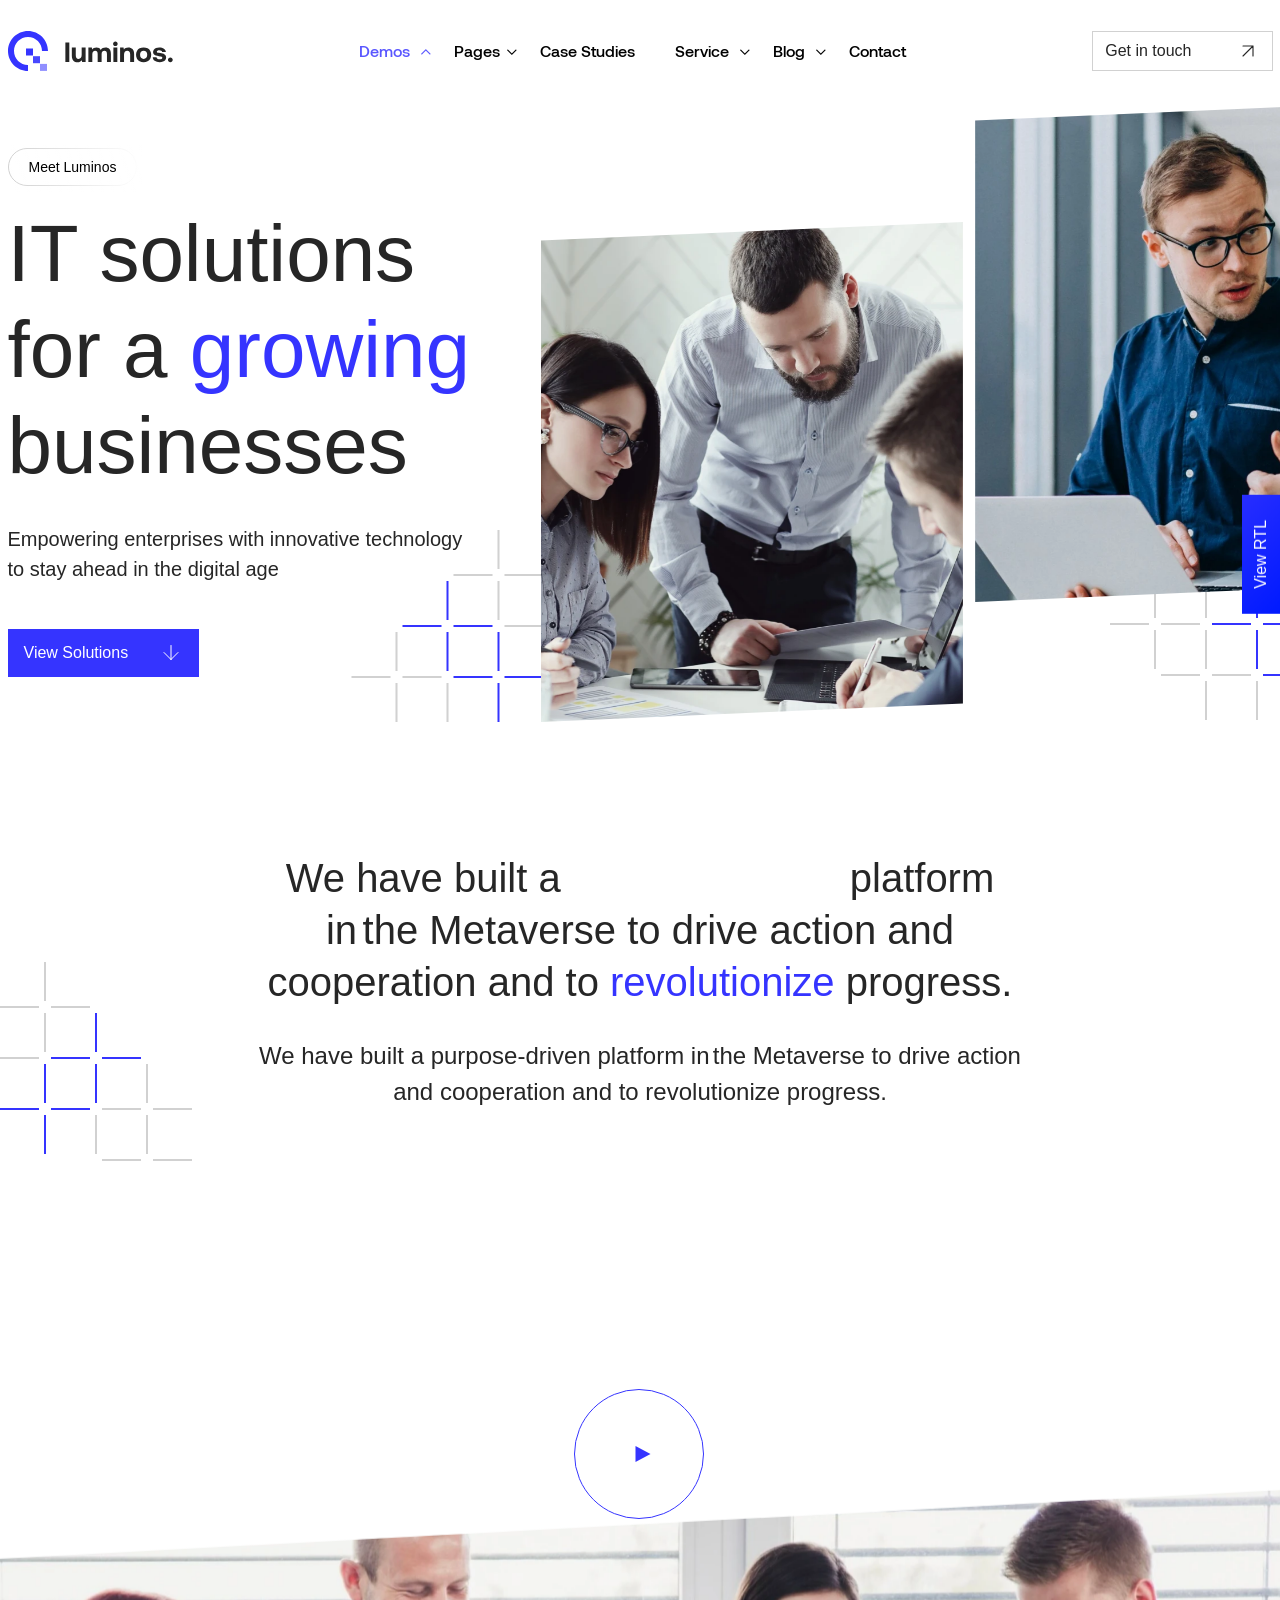
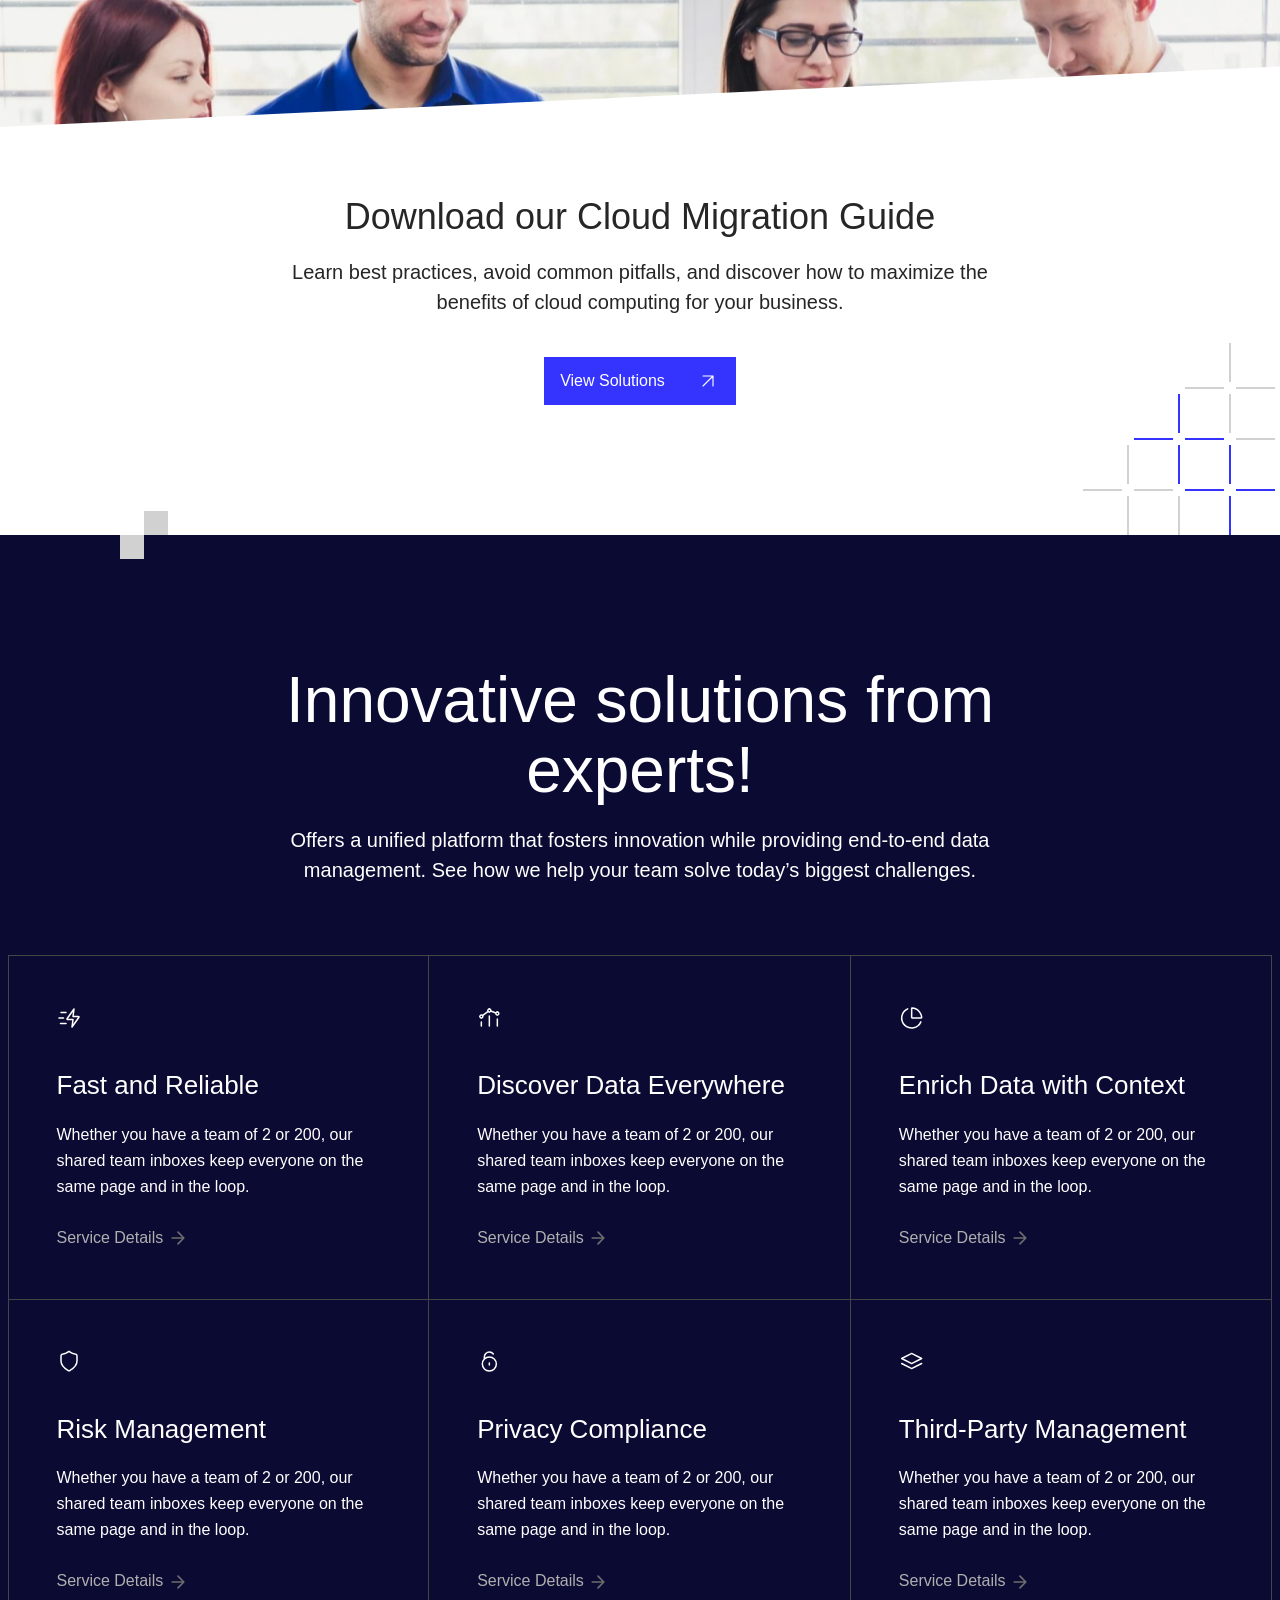
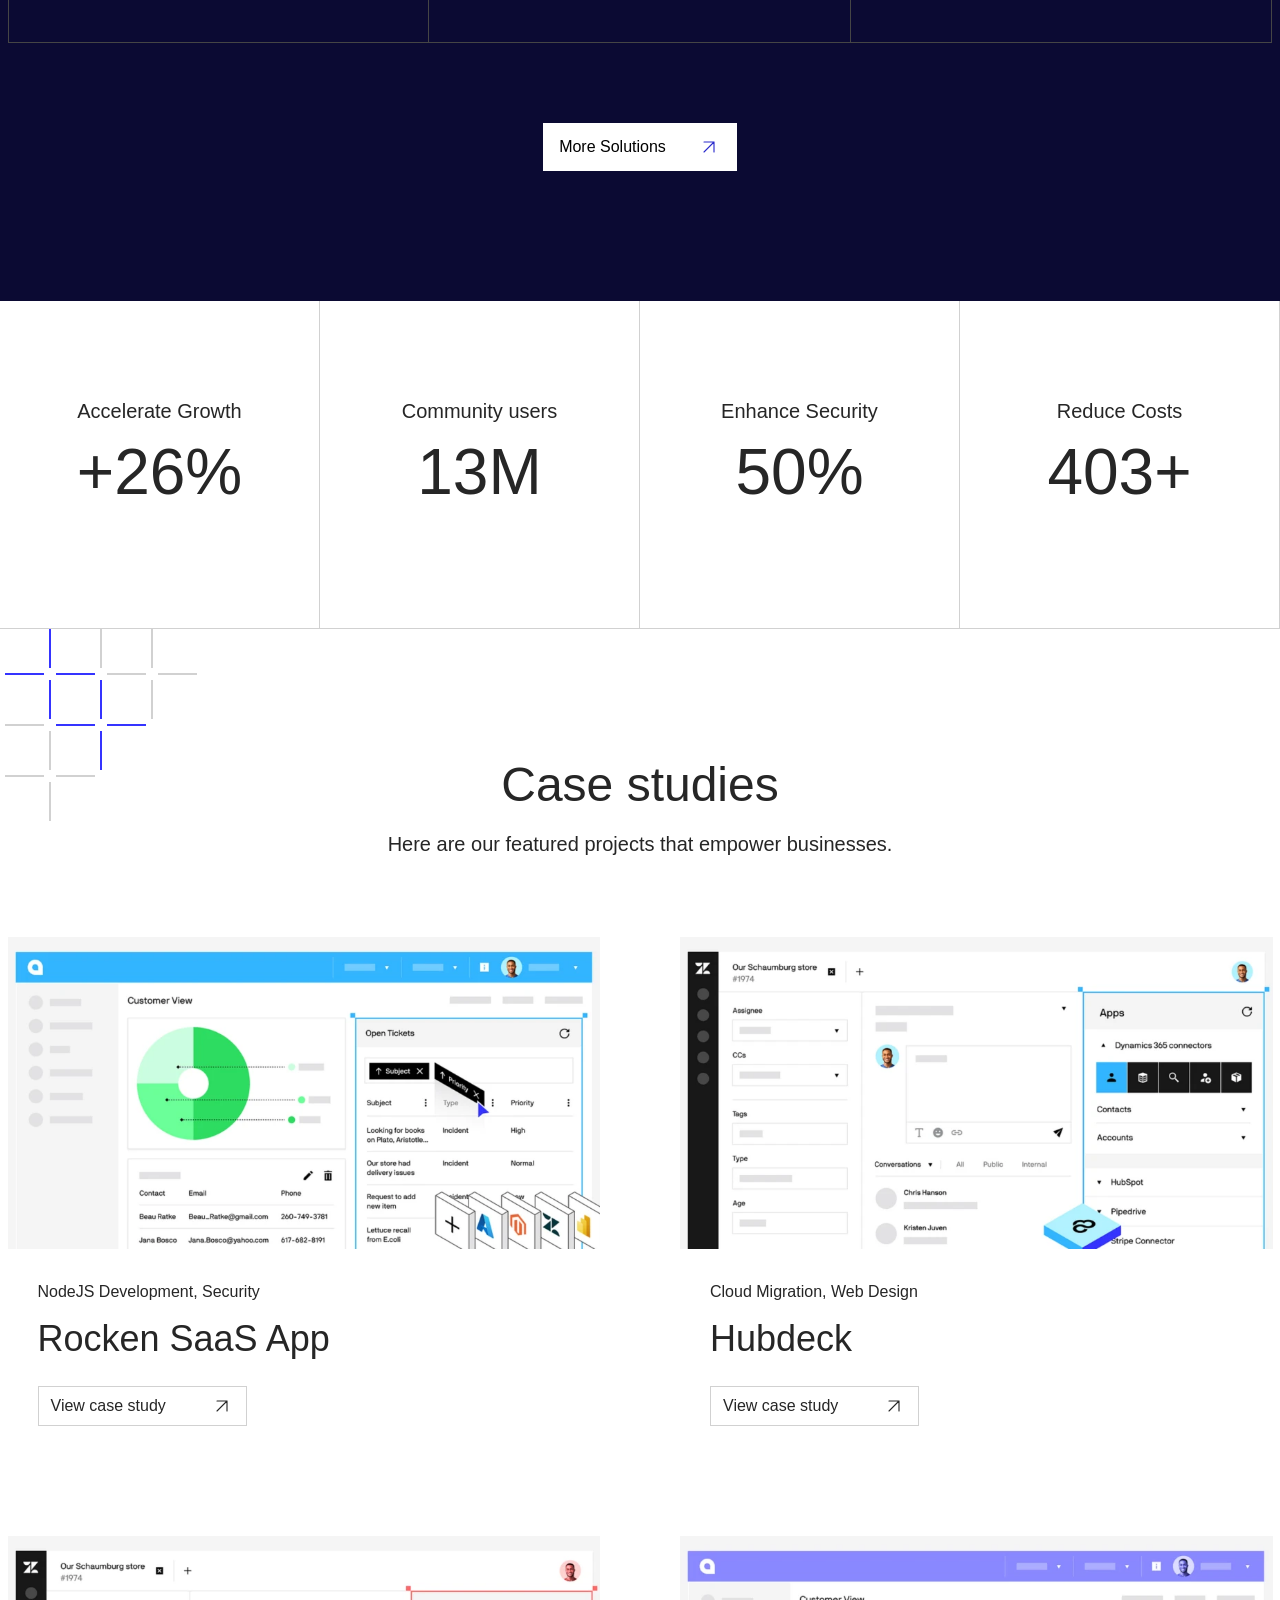
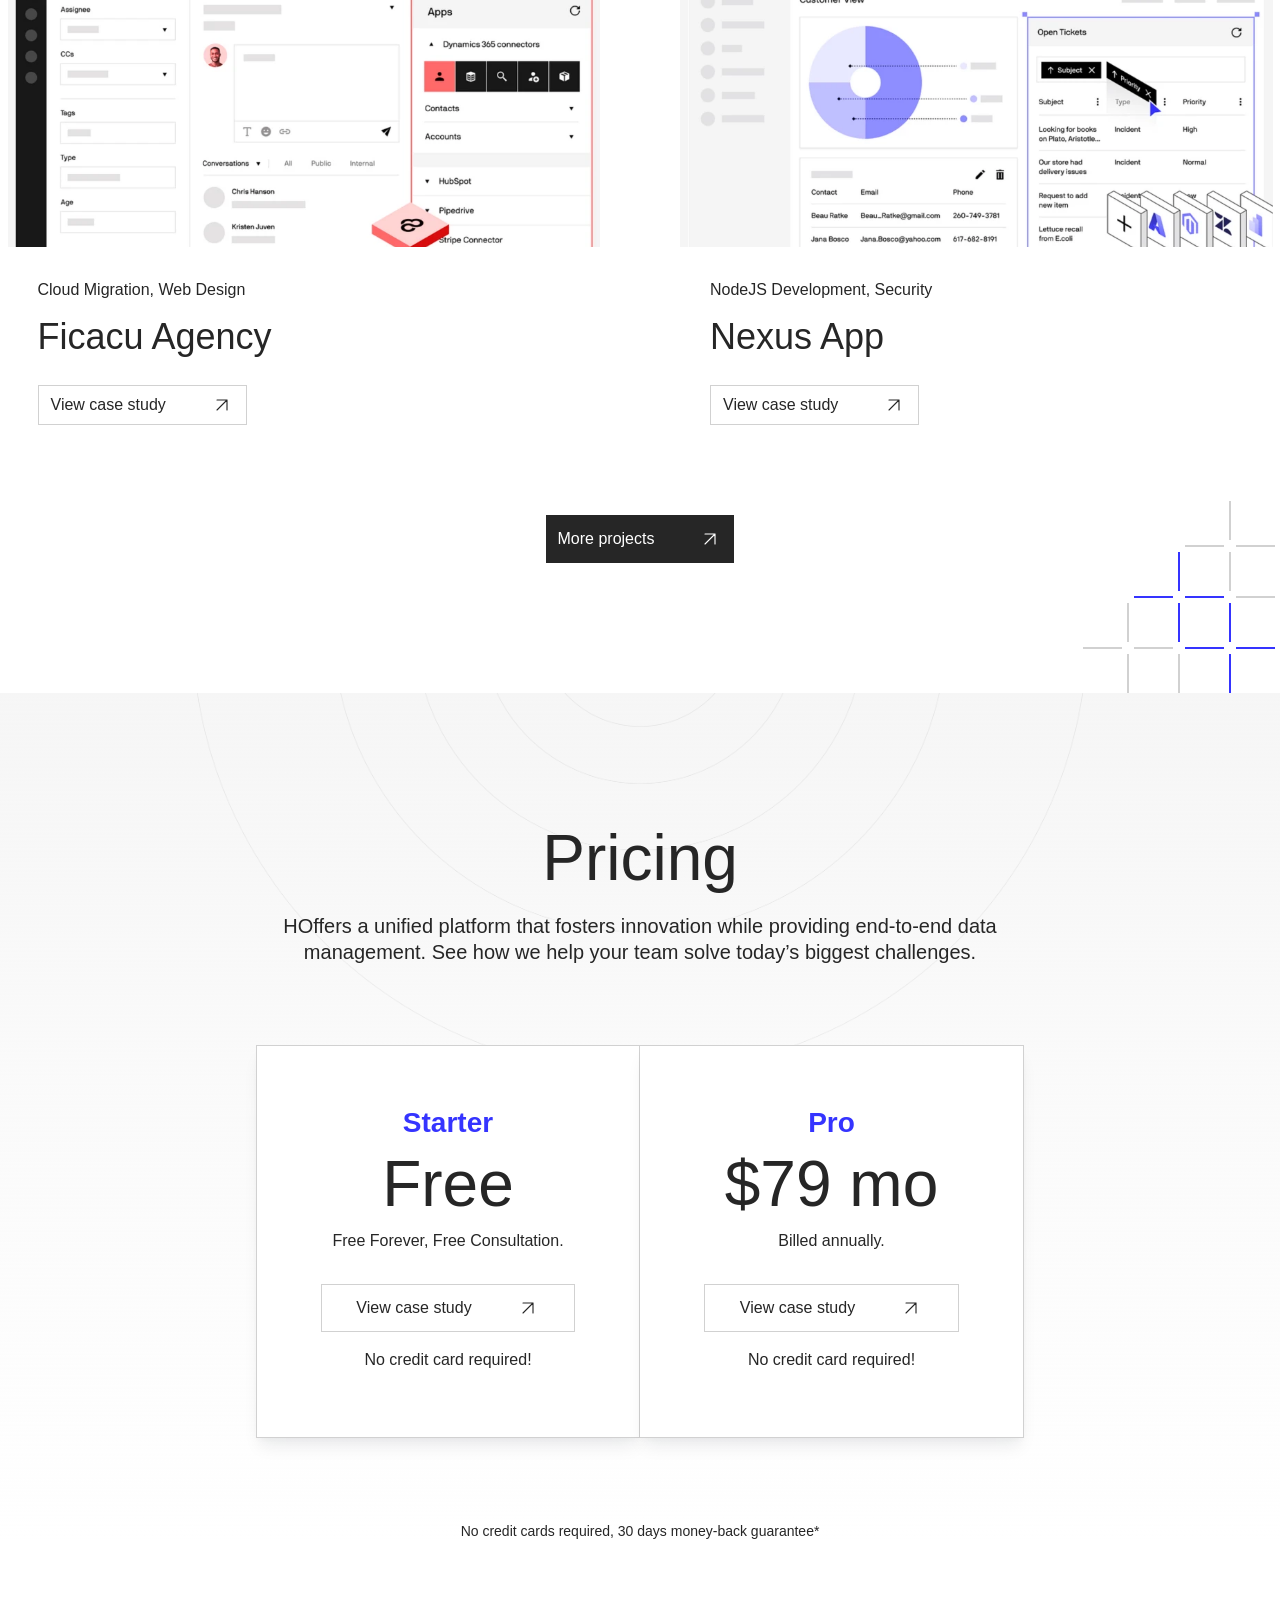
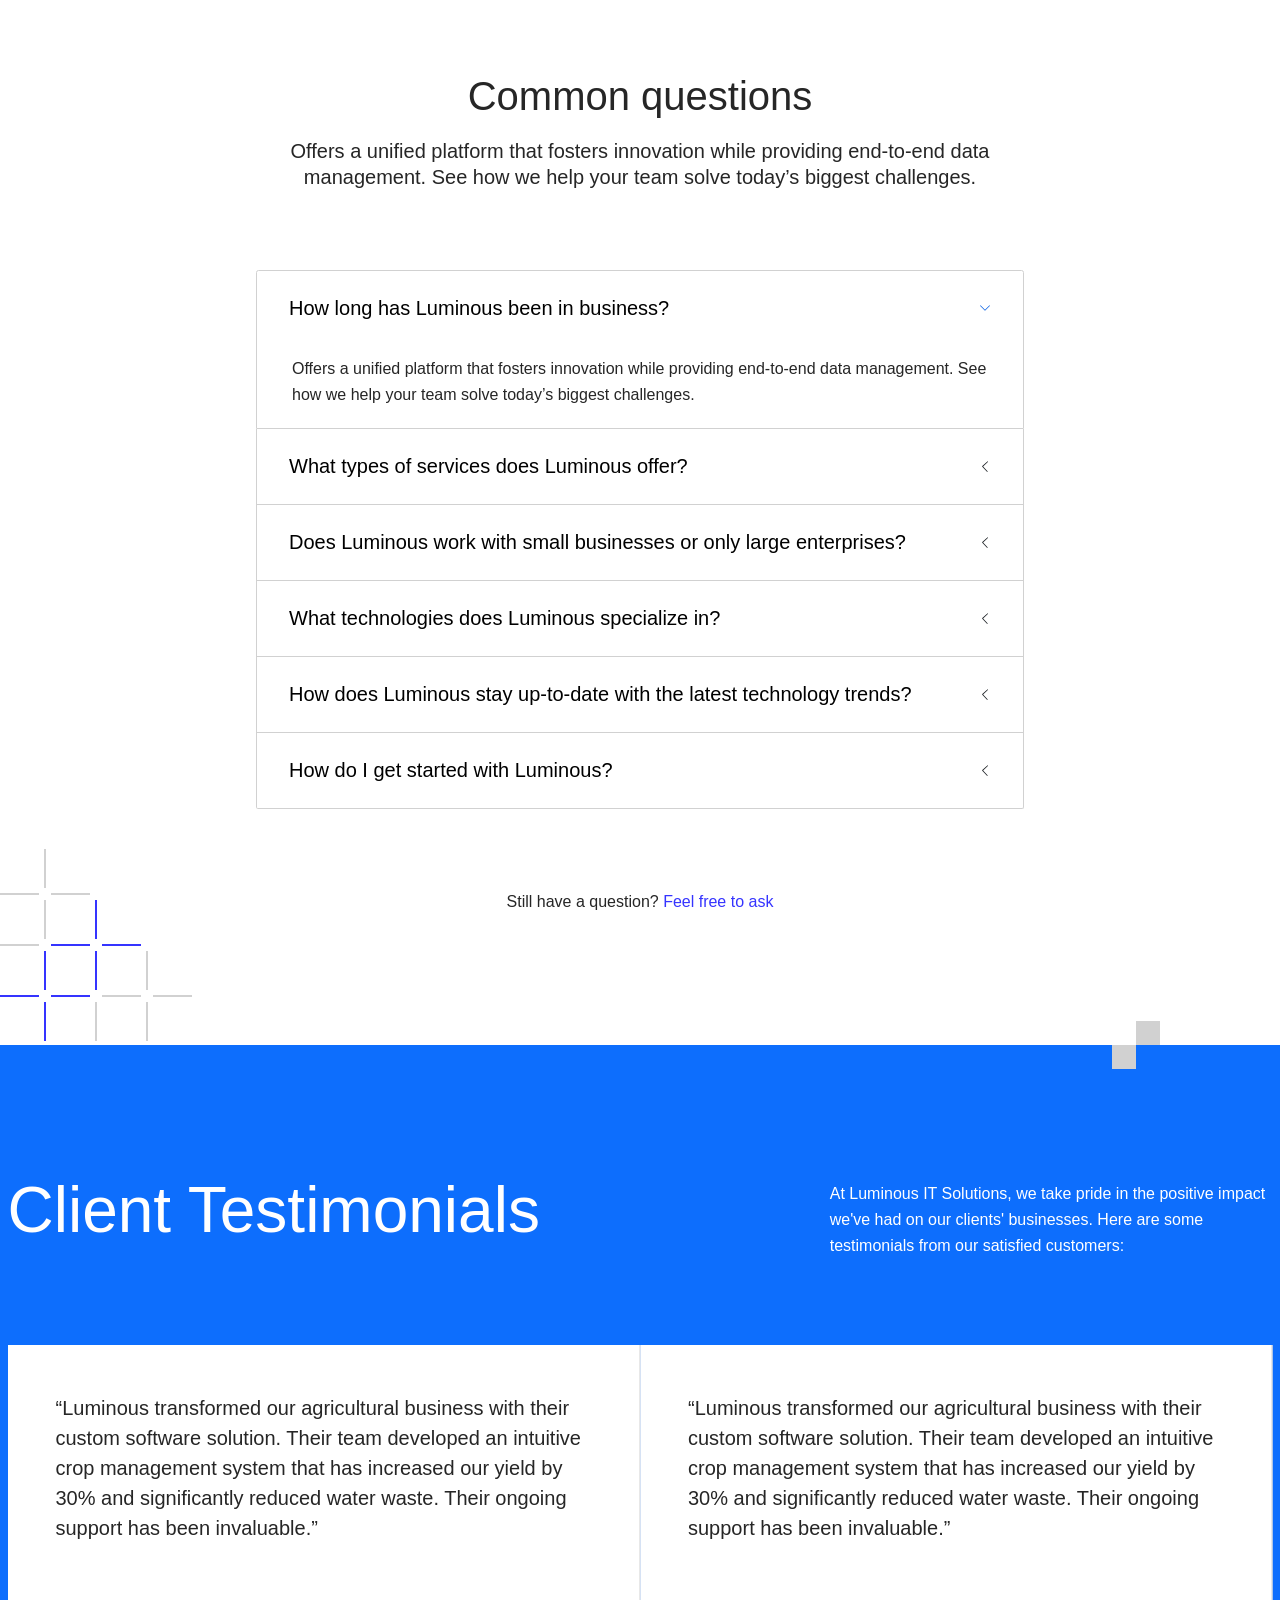
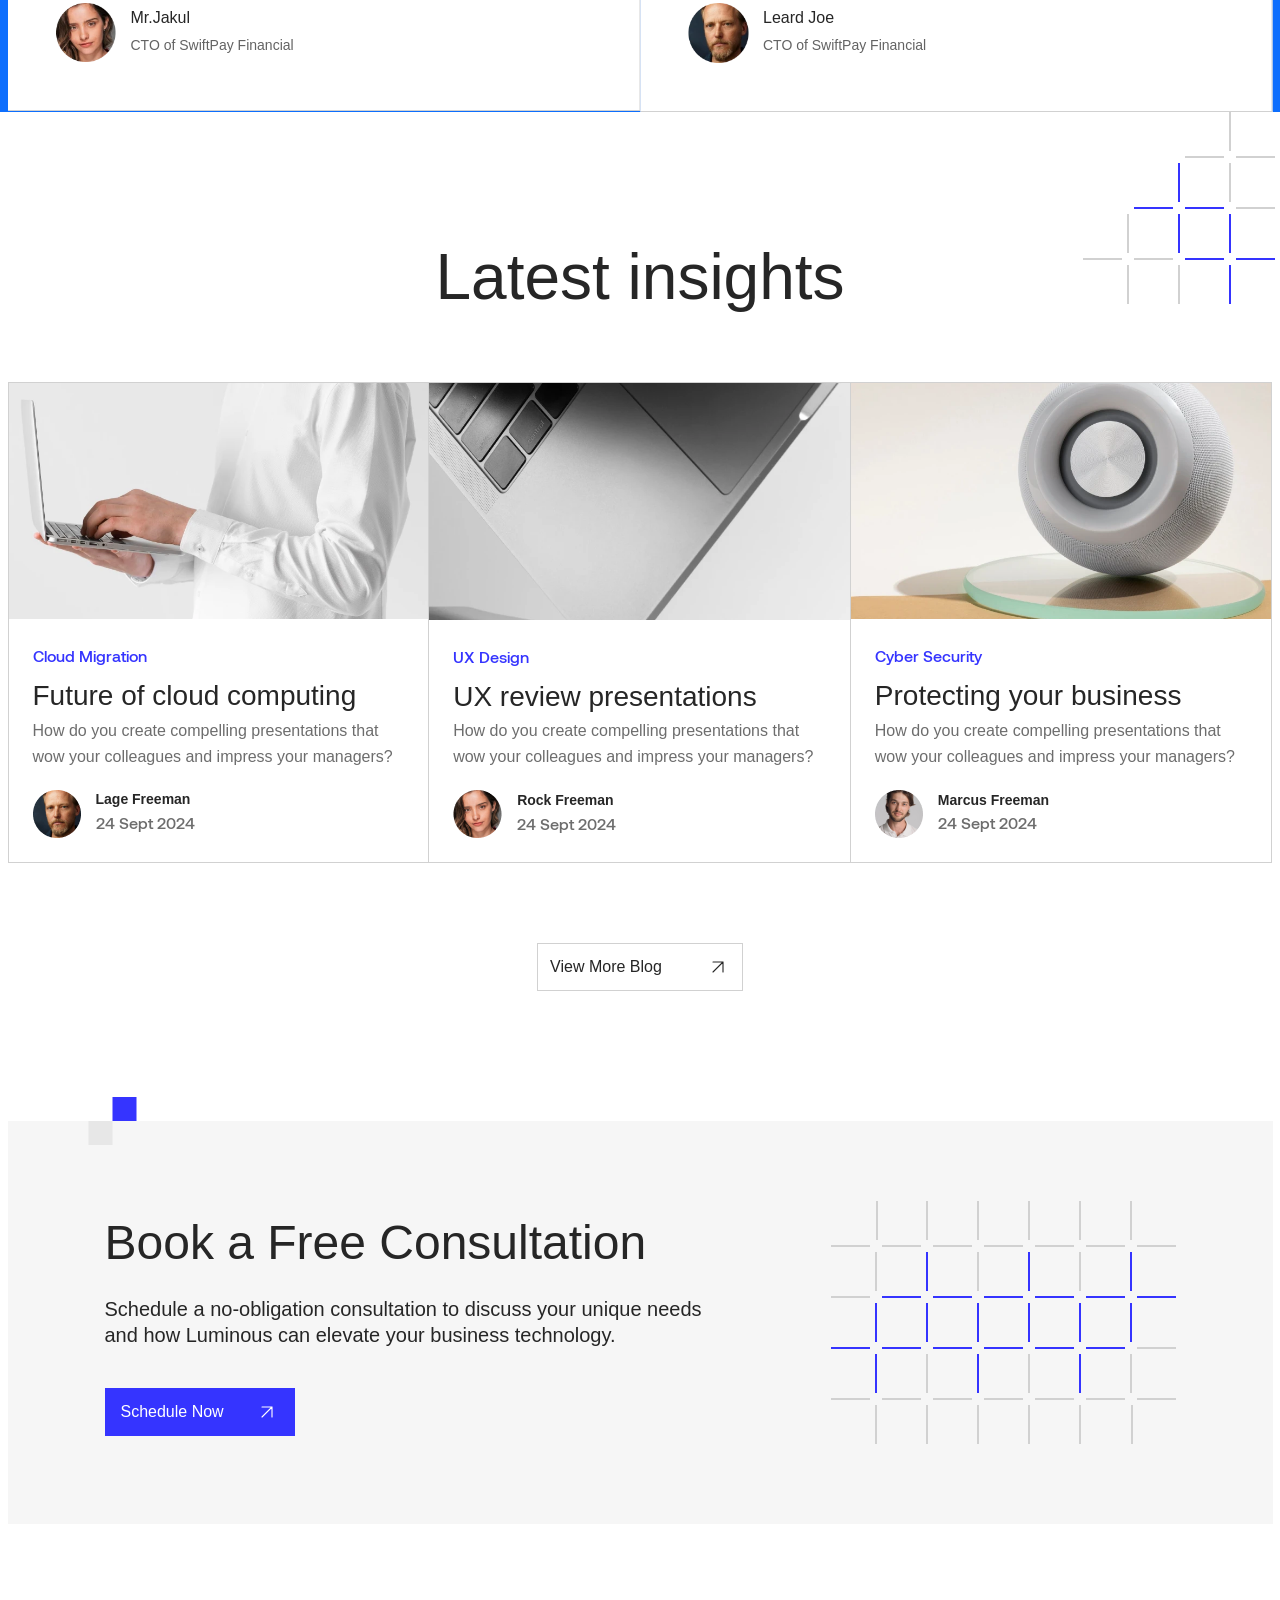
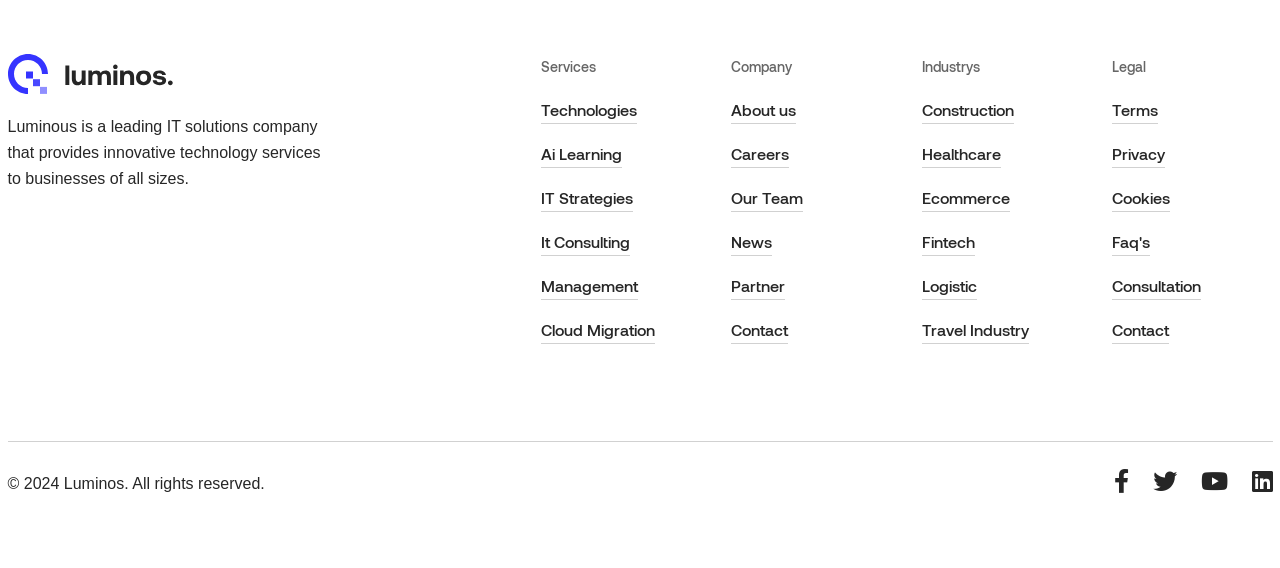
==== luminos-html/index.html @ bde6a6ec "first commit" ====
<!DOCTYPE html>
<html lang="en">

<head>
    <meta charset="UTF-8">
    <meta name="viewport" content="width=device-width, initial-scale=1.0">
    <meta name="description" content="Luminos - IT solutions for a growing businesses.">
    <link rel="shortcut icon" type="image/x-icon" href="assets/images/fav.png">
    <title>Luminos - IT solutions for a growing businesses</title>
    <link rel="stylesheet preload" href="assets/css/vendor/bootstrap.min.css" as="style" media="print"
        onload="this.media='all'">
    <link rel="stylesheet preload" href="assets/css/plugins/fontawesome.css" as="style" media="print"
        onload="this.media='all'">
    <link rel="stylesheet preload" href="assets/css/plugins/magnifying-popup.css" as="style" media="print"
        onload="this.media='all'">
    <link rel="stylesheet preload" href="assets/css/plugins/swiper.css" as="style" media="print"
        onload="this.media='all'">
    <link rel="stylesheet preload" href="assets/css/plugins/metismenu.css" as="style" media="print"
        onload="this.media='all'">
    <link rel="stylesheet preload" href="assets/css/style.css" as="style">
</head>

<body>

    <header class="header-style-one">
    <div class="container">
        <div class="row">
            <div class="col-lg-12">
                <div class="header-wrapper-1">
                    <a href="index.html" class="logo-area">
                        <img src="assets/images/logo/logo-1.svg" alt="logo">
                    </a>
                    <div class="nav-area">
    <nav>
        <ul>
            <li class="has-dropdown">
                <a class="nav-link" href="#">
                    Demos
                    <i class="fa-duotone fa-regular fa-chevron-down"></i>
                </a>
                <ul class="submenu parent-nav with-border">
                    <li><a href="index.html"><i class="fa-sharp fa-regular fa-chevron-right"></i>Home One</a></li>
                    <li><a href="index-two.html"><i class="fa-sharp fa-regular fa-chevron-right"></i> Home Two</a></li>
                    <li><a href="index-three.html"><i class="fa-sharp fa-regular fa-chevron-right"></i> Home Three</a>
                    </li>
                    <li><a href="index-four.html"><i class="fa-sharp fa-regular fa-chevron-right"></i> Home Four</a>
                    </li>
                    <li><a href="index-five.html"><i class="fa-sharp fa-regular fa-chevron-right"></i> Home Five</a>
                    </li>
                </ul>
            </li>
            <li class="has-dropdown position-static with-megamenu margin-single-0">
                <a class="nav-link" href="#">Pages<i class="fa-duotone fa-regular fa-chevron-down"></i></a>
                <div class="submenu">
                    <div class="container">
                        <div class="row">
                            <div class="col-lg-3">
                                <ul class="single-menu parent-nav">
                                    <li><a href="about.html"><i
                                                class="fa-sharp fa-regular fa-chevron-right"></i>About</a></li>
                                    <li><a href="service.html"><i
                                                class="fa-sharp fa-regular fa-chevron-right"></i>Services</a>
                                    </li>
                                    <li><a href="service-single.html"><i
                                                class="fa-sharp fa-regular fa-chevron-right"></i>Services
                                            Single</a></li>
                                    <li><a href="pricing.html"><i
                                                class="fa-sharp fa-regular fa-chevron-right"></i>Pricing Plan</a></li>
                                    <li><a href="case-studies.html"><i
                                                class="fa-sharp fa-regular fa-chevron-right"></i>Case
                                            Studies</a></li>
                                    <li><a href="privacy-policy.html"><i
                                                class="fa-sharp fa-regular fa-chevron-right"></i>Privacy
                                            Policy</a></li>
                                </ul>
                            </div>
                            <div class="col-lg-3">
                                <ul class="single-menu parent-nav">
                                    <li><a href="case-studies-single.html"><i
                                                class="fa-sharp fa-regular fa-chevron-right"></i>Case
                                            Studies Single</a></li>
                                    <li><a href="why-choose-us.html"><i
                                                class="fa-sharp fa-regular fa-chevron-right"></i>Why Choose
                                            Us</a></li>
                                    <li><a href="career.html"><i
                                                class="fa-sharp fa-regular fa-chevron-right"></i>Career</a></li>
                                    <li><a href="career-single.html"><i
                                                class="fa-sharp fa-regular fa-chevron-right"></i>Career
                                            Single</a></li>
                                    <li><a href="industry.html"><i
                                                class="fa-sharp fa-regular fa-chevron-right"></i>Industry</a>
                                    </li>
                                </ul>
                            </div>
                            <div class="col-lg-3">
                                <ul class="single-menu parent-nav">
                                    <li><a href="apply.html"><i
                                                class="fa-sharp fa-regular fa-chevron-right"></i>Apply</a></li>
                                    <li><a href="team.html"><i class="fa-sharp fa-regular fa-chevron-right"></i>Team</a>
                                    </li>
                                    <li><a href="team-single.html"><i
                                                class="fa-sharp fa-regular fa-chevron-right"></i>Team
                                            Single</a></li>
                                    <li><a href="faq.html"><i class="fa-sharp fa-regular fa-chevron-right"></i>Faq's</a>
                                    </li>
                                    <li><a href="coming-soon.html"><i
                                                class="fa-sharp fa-regular fa-chevron-right"></i>Coming
                                            Soon</a>
                                    </li>
                                </ul>
                            </div>
                            <div class="col-lg-3">
                                <ul class="single-menu parent-nav">
                                    <li><a href="partner.html"><i class="fa-sharp fa-regular fa-chevron-right"></i>Our
                                            Partner</a>
                                    </li>
                                    <li><a href="award.html"><i
                                                class="fa-sharp fa-regular fa-chevron-right"></i>Award</a></li>
                                    <li><a href="free-consultation.html"><i
                                                class="fa-sharp fa-regular fa-chevron-right"></i>Free
                                            Consultation</a></li>
                                    <li><a href="terms-of-use.html"><i
                                                class="fa-sharp fa-regular fa-chevron-right"></i>Terms Of
                                            Use</a></li>
                                    <li><a href="404.html"><i class="fa-sharp fa-regular fa-chevron-right"></i>Error</a>
                                    </li>
                                </ul>
                            </div>
                        </div>
                    </div>
                </div>
            </li>
            <li><a class="nav-link" href="case-studies.html">Case Studies</a></li>
            <li class="has-dropdown position-static with-megamenu">
                <a class="nav-link" href="service.html">Service <i
                        class="fa-duotone fa-regular fa-chevron-down"></i></a>
                <div class="submenu">
                    <div class="container">
                        <div class="row">
                            <div class="col-lg-3">
                                <ul class="single-menu parent-nav">
                                    <li>
                                        <a class="single-service-area-wrapper" href="service-single.html">
                                            <div class="icon">
                                                <img src="assets/images/service/icons/22.svg" alt="service">
                                            </div>
                                            <div class="info">
                                                <h4 class="title">Cloud Migration</h4>
                                                <p>Moving data to cloud infrastructure.</p>
                                            </div>
                                        </a>
                                    </li>
                                    <li>
                                        <a class="single-service-area-wrapper" href="it-strategies.html">
                                            <div class="icon">
                                                <img src="assets/images/service/icons/23.svg" alt="service">
                                            </div>
                                            <div class="info">
                                                <h4 class="title">IT Strategies</h4>
                                                <p>Alignment, Innovation Scalability.</p>
                                            </div>
                                        </a>
                                    </li>
                                    <li>
                                        <a class="single-service-area-wrapper" href="cyber-security-service.html">
                                            <div class="icon">
                                                <img src="assets/images/service/icons/24.svg" alt="service">
                                            </div>
                                            <div class="info">
                                                <h4 class="title">Cyber Security</h4>
                                                <p>Protecting data software and networks.</p>
                                            </div>
                                        </a>
                                    </li>
                                </ul>
                            </div>
                            <div class="col-lg-3">
                                <ul class="single-menu parent-nav">
                                    <li>
                                        <a class="single-service-area-wrapper" href="technologies-service.html">
                                            <div class="icon">
                                                <img src="assets/images/service/icons/25.svg" alt="service">
                                            </div>
                                            <div class="info">
                                                <h4 class="title">Technologies</h4>
                                                <p>Empowering, innovative, transformative.</p>
                                            </div>
                                        </a>
                                    </li>
                                    <li>
                                        <a class="single-service-area-wrapper" href="it-consulting-service.html">
                                            <div class="icon">
                                                <img src="assets/images/service/icons/26.svg" alt="service">
                                            </div>
                                            <div class="info">
                                                <h4 class="title">IT Consulting Service</h4>
                                                <p>Expertise-driven technology problem-solving.</p>
                                            </div>
                                        </a>
                                    </li>
                                    <li>
                                        <a class="single-service-area-wrapper" href="development-service.html">
                                            <div class="icon">
                                                <img src="assets/images/service/icons/27.svg" alt="service">
                                            </div>
                                            <div class="info">
                                                <h4 class="title">Development</h4>
                                                <p>Creating innovative solutions through technology.</p>
                                            </div>
                                        </a>
                                    </li>
                                </ul>
                            </div>
                            <div class="col-lg-3">
                                <ul class="single-menu parent-nav">
                                    <li>
                                        <a class="single-service-area-wrapper" href="ai-learning-service.html">
                                            <div class="icon">
                                                <img src="assets/images/service/icons/28.svg" alt="service">
                                            </div>
                                            <div class="info">
                                                <h4 class="title">AI Learning</h4>
                                                <p>Empowering machines to mimic intelligence.</p>
                                            </div>
                                        </a>
                                    </li>
                                    <li>
                                        <a class="single-service-area-wrapper" href="management-service.html">
                                            <div class="icon">
                                                <img src="assets/images/service/icons/29.svg" alt="service">
                                            </div>
                                            <div class="info">
                                                <h4 class="title">Management</h4>
                                                <p>Organizing resources to achieve goals</p>
                                            </div>
                                        </a>
                                    </li>
                                    <li>
                                        <a class="single-service-area-wrapper" href="it-innovations.html">
                                            <div class="icon">
                                                <img src="assets/images/service/icons/30.svg" alt="service">
                                            </div>
                                            <div class="info">
                                                <h4 class="title">IT Innovations</h4>
                                                <p>Transforming ideas into digital solutions.</p>
                                            </div>
                                        </a>
                                    </li>
                                </ul>
                            </div>
                            <div class="col-lg-3">
                                <ul class="single-menu parent-nav industry-signle-menu">
                                    <li class="parent-top-industry">
                                        <p>Industries</p>
                                    </li>
                                    <li>
                                        <a class="industries" href="construction-industry.html">
                                            <img class="injectable" src="assets/images/icons/arrow-right.svg"
                                                alt="arrow">
                                            Constructions
                                        </a>
                                    </li>
                                    <li>
                                        <a class="industries" href="healthcare-industry.html">
                                            <img class="injectable" src="assets/images/icons/arrow-right.svg"
                                                alt="arrow">
                                            HealthCare
                                        </a>
                                    </li>
                                    <li>
                                        <a class="industries" href="ecommerce-industry.html">
                                            <img class="injectable" src="assets/images/icons/arrow-right.svg"
                                                alt="arrow">
                                            Retail & E-Commerce
                                        </a>
                                    </li>
                                    <li>
                                        <a class="industries" href="fintech-industry.html">
                                            <img class="injectable" src="assets/images/icons/arrow-right.svg"
                                                alt="arrow">
                                            Fintech
                                        </a>
                                    </li>
                                    <li>
                                        <a class="industries" href="logistic-industry.html">
                                            <img class="injectable" src="assets/images/icons/arrow-right.svg"
                                                alt="arrow">
                                            Logistics & Automotive
                                        </a>
                                    </li>
                                    <li>
                                        <a class="industries" href="travel-industry.html">
                                            <img class="injectable" src="assets/images/icons/arrow-right.svg"
                                                alt="arrow">
                                            Travel & Hospitality
                                        </a>
                                    </li>
                                </ul>
                            </div>
                        </div>
                    </div>
                </div>
            </li>

            <li class="has-dropdown ">
                <a class="nav-link" href="#">Blog <i class="fa-duotone fa-regular fa-chevron-down"></i></a>
                <ul class="submenu parent-nav with-border">
                    <li><a href="blog-list.html"><i class="fa-sharp fa-regular fa-chevron-right"></i>Blog List</a></li>
                    <li><a href="blog-grid.html"><i class="fa-sharp fa-regular fa-chevron-right"></i>Blog Grid</a>
                    </li>
                    <li><a href="blog-grid-two.html"><i class="fa-sharp fa-regular fa-chevron-right"></i>Blog Grid
                            Two</a>
                    </li>
                    <li><a href="blog-grid-four.html"><i class="fa-sharp fa-regular fa-chevron-right"></i>Blog Grid
                            Three</a>
                    </li>
                    <li><a href="blog-masonry.html"><i class="fa-sharp fa-regular fa-chevron-right"></i>Blog Masonry</a>
                    </li>
                    <li><a href="blog-details.html"><i class="fa-sharp fa-regular fa-chevron-right"></i>Blog Details</a>
                    </li>
                </ul>
            </li>
            <li><a class="nav-link" href="contact.html">Contact</a></li>
        </ul>
    </nav>
</div>
                    <div class="button-area-right-header">
                        <a href="contact.html" class="rts-btn btn-border">
                            Get in touch
                            <img class="injectable" src="assets/images/service/icons/13.svg" alt="arrow">
                        </a>
                        <div class="menu-btn-toggle">
                            <svg width="20" height="16" viewBox="0 0 20 16" fill="none"
                                xmlns="http://www.w3.org/2000/svg">
                                <rect y="14" width="20" height="2" fill="#1F1F25"></rect>
                                <rect y="7" width="20" height="2" fill="#1F1F25"></rect>
                                <rect width="20" height="2" fill="#1F1F25"></rect>
                            </svg>
                        </div>
                    </div>
                </div>
            </div>
        </div>
    </div>
</header>
<header class="header-style-one header--sticky">
    <div class="container">
        <div class="row">
            <div class="col-lg-12">
                <div class="header-wrapper-1">
                    <a href="index.html" class="logo-area">
                        <img src="assets/images/logo/logo-1.svg" alt="logo">
                    </a>
                    <div class="nav-area">
    <nav>
        <ul>
            <li class="has-dropdown">
                <a class="nav-link" href="#">
                    Demos
                    <i class="fa-duotone fa-regular fa-chevron-down"></i>
                </a>
                <ul class="submenu parent-nav with-border">
                    <li><a href="index.html"><i class="fa-sharp fa-regular fa-chevron-right"></i>Home One</a></li>
                    <li><a href="index-two.html"><i class="fa-sharp fa-regular fa-chevron-right"></i> Home Two</a></li>
                    <li><a href="index-three.html"><i class="fa-sharp fa-regular fa-chevron-right"></i> Home Three</a>
                    </li>
                    <li><a href="index-four.html"><i class="fa-sharp fa-regular fa-chevron-right"></i> Home Four</a>
                    </li>
                    <li><a href="index-five.html"><i class="fa-sharp fa-regular fa-chevron-right"></i> Home Five</a>
                    </li>
                </ul>
            </li>
            <li class="has-dropdown position-static with-megamenu margin-single-0">
                <a class="nav-link" href="#">Pages<i class="fa-duotone fa-regular fa-chevron-down"></i></a>
                <div class="submenu">
                    <div class="container">
                        <div class="row">
                            <div class="col-lg-3">
                                <ul class="single-menu parent-nav">
                                    <li><a href="about.html"><i
                                                class="fa-sharp fa-regular fa-chevron-right"></i>About</a></li>
                                    <li><a href="service.html"><i
                                                class="fa-sharp fa-regular fa-chevron-right"></i>Services</a>
                                    </li>
                                    <li><a href="service-single.html"><i
                                                class="fa-sharp fa-regular fa-chevron-right"></i>Services
                                            Single</a></li>
                                    <li><a href="pricing.html"><i
                                                class="fa-sharp fa-regular fa-chevron-right"></i>Pricing Plan</a></li>
                                    <li><a href="case-studies.html"><i
                                                class="fa-sharp fa-regular fa-chevron-right"></i>Case
                                            Studies</a></li>
                                    <li><a href="privacy-policy.html"><i
                                                class="fa-sharp fa-regular fa-chevron-right"></i>Privacy
                                            Policy</a></li>
                                </ul>
                            </div>
                            <div class="col-lg-3">
                                <ul class="single-menu parent-nav">
                                    <li><a href="case-studies-single.html"><i
                                                class="fa-sharp fa-regular fa-chevron-right"></i>Case
                                            Studies Single</a></li>
                                    <li><a href="why-choose-us.html"><i
                                                class="fa-sharp fa-regular fa-chevron-right"></i>Why Choose
                                            Us</a></li>
                                    <li><a href="career.html"><i
                                                class="fa-sharp fa-regular fa-chevron-right"></i>Career</a></li>
                                    <li><a href="career-single.html"><i
                                                class="fa-sharp fa-regular fa-chevron-right"></i>Career
                                            Single</a></li>
                                    <li><a href="industry.html"><i
                                                class="fa-sharp fa-regular fa-chevron-right"></i>Industry</a>
                                    </li>
                                </ul>
                            </div>
                            <div class="col-lg-3">
                                <ul class="single-menu parent-nav">
                                    <li><a href="apply.html"><i
                                                class="fa-sharp fa-regular fa-chevron-right"></i>Apply</a></li>
                                    <li><a href="team.html"><i class="fa-sharp fa-regular fa-chevron-right"></i>Team</a>
                                    </li>
                                    <li><a href="team-single.html"><i
                                                class="fa-sharp fa-regular fa-chevron-right"></i>Team
                                            Single</a></li>
                                    <li><a href="faq.html"><i class="fa-sharp fa-regular fa-chevron-right"></i>Faq's</a>
                                    </li>
                                    <li><a href="coming-soon.html"><i
                                                class="fa-sharp fa-regular fa-chevron-right"></i>Coming
                                            Soon</a>
                                    </li>
                                </ul>
                            </div>
                            <div class="col-lg-3">
                                <ul class="single-menu parent-nav">
                                    <li><a href="partner.html"><i class="fa-sharp fa-regular fa-chevron-right"></i>Our
                                            Partner</a>
                                    </li>
                                    <li><a href="award.html"><i
                                                class="fa-sharp fa-regular fa-chevron-right"></i>Award</a></li>
                                    <li><a href="free-consultation.html"><i
                                                class="fa-sharp fa-regular fa-chevron-right"></i>Free
                                            Consultation</a></li>
                                    <li><a href="terms-of-use.html"><i
                                                class="fa-sharp fa-regular fa-chevron-right"></i>Terms Of
                                            Use</a></li>
                                    <li><a href="404.html"><i class="fa-sharp fa-regular fa-chevron-right"></i>Error</a>
                                    </li>
                                </ul>
                            </div>
                        </div>
                    </div>
                </div>
            </li>
            <li><a class="nav-link" href="case-studies.html">Case Studies</a></li>
            <li class="has-dropdown position-static with-megamenu">
                <a class="nav-link" href="service.html">Service <i
                        class="fa-duotone fa-regular fa-chevron-down"></i></a>
                <div class="submenu">
                    <div class="container">
                        <div class="row">
                            <div class="col-lg-3">
                                <ul class="single-menu parent-nav">
                                    <li>
                                        <a class="single-service-area-wrapper" href="service-single.html">
                                            <div class="icon">
                                                <img src="assets/images/service/icons/22.svg" alt="service">
                                            </div>
                                            <div class="info">
                                                <h4 class="title">Cloud Migration</h4>
                                                <p>Moving data to cloud infrastructure.</p>
                                            </div>
                                        </a>
                                    </li>
                                    <li>
                                        <a class="single-service-area-wrapper" href="it-strategies.html">
                                            <div class="icon">
                                                <img src="assets/images/service/icons/23.svg" alt="service">
                                            </div>
                                            <div class="info">
                                                <h4 class="title">IT Strategies</h4>
                                                <p>Alignment, Innovation Scalability.</p>
                                            </div>
                                        </a>
                                    </li>
                                    <li>
                                        <a class="single-service-area-wrapper" href="cyber-security-service.html">
                                            <div class="icon">
                                                <img src="assets/images/service/icons/24.svg" alt="service">
                                            </div>
                                            <div class="info">
                                                <h4 class="title">Cyber Security</h4>
                                                <p>Protecting data software and networks.</p>
                                            </div>
                                        </a>
                                    </li>
                                </ul>
                            </div>
                            <div class="col-lg-3">
                                <ul class="single-menu parent-nav">
                                    <li>
                                        <a class="single-service-area-wrapper" href="technologies-service.html">
                                            <div class="icon">
                                                <img src="assets/images/service/icons/25.svg" alt="service">
                                            </div>
                                            <div class="info">
                                                <h4 class="title">Technologies</h4>
                                                <p>Empowering, innovative, transformative.</p>
                                            </div>
                                        </a>
                                    </li>
                                    <li>
                                        <a class="single-service-area-wrapper" href="it-consulting-service.html">
                                            <div class="icon">
                                                <img src="assets/images/service/icons/26.svg" alt="service">
                                            </div>
                                            <div class="info">
                                                <h4 class="title">IT Consulting Service</h4>
                                                <p>Expertise-driven technology problem-solving.</p>
                                            </div>
                                        </a>
                                    </li>
                                    <li>
                                        <a class="single-service-area-wrapper" href="development-service.html">
                                            <div class="icon">
                                                <img src="assets/images/service/icons/27.svg" alt="service">
                                            </div>
                                            <div class="info">
                                                <h4 class="title">Development</h4>
                                                <p>Creating innovative solutions through technology.</p>
                                            </div>
                                        </a>
                                    </li>
                                </ul>
                            </div>
                            <div class="col-lg-3">
                                <ul class="single-menu parent-nav">
                                    <li>
                                        <a class="single-service-area-wrapper" href="ai-learning-service.html">
                                            <div class="icon">
                                                <img src="assets/images/service/icons/28.svg" alt="service">
                                            </div>
                                            <div class="info">
                                                <h4 class="title">AI Learning</h4>
                                                <p>Empowering machines to mimic intelligence.</p>
                                            </div>
                                        </a>
                                    </li>
                                    <li>
                                        <a class="single-service-area-wrapper" href="management-service.html">
                                            <div class="icon">
                                                <img src="assets/images/service/icons/29.svg" alt="service">
                                            </div>
                                            <div class="info">
                                                <h4 class="title">Management</h4>
                                                <p>Organizing resources to achieve goals</p>
                                            </div>
                                        </a>
                                    </li>
                                    <li>
                                        <a class="single-service-area-wrapper" href="it-innovations.html">
                                            <div class="icon">
                                                <img src="assets/images/service/icons/30.svg" alt="service">
                                            </div>
                                            <div class="info">
                                                <h4 class="title">IT Innovations</h4>
                                                <p>Transforming ideas into digital solutions.</p>
                                            </div>
                                        </a>
                                    </li>
                                </ul>
                            </div>
                            <div class="col-lg-3">
                                <ul class="single-menu parent-nav industry-signle-menu">
                                    <li class="parent-top-industry">
                                        <p>Industries</p>
                                    </li>
                                    <li>
                                        <a class="industries" href="construction-industry.html">
                                            <img class="injectable" src="assets/images/icons/arrow-right.svg"
                                                alt="arrow">
                                            Constructions
                                        </a>
                                    </li>
                                    <li>
                                        <a class="industries" href="healthcare-industry.html">
                                            <img class="injectable" src="assets/images/icons/arrow-right.svg"
                                                alt="arrow">
                                            HealthCare
                                        </a>
                                    </li>
                                    <li>
                                        <a class="industries" href="ecommerce-industry.html">
                                            <img class="injectable" src="assets/images/icons/arrow-right.svg"
                                                alt="arrow">
                                            Retail & E-Commerce
                                        </a>
                                    </li>
                                    <li>
                                        <a class="industries" href="fintech-industry.html">
                                            <img class="injectable" src="assets/images/icons/arrow-right.svg"
                                                alt="arrow">
                                            Fintech
                                        </a>
                                    </li>
                                    <li>
                                        <a class="industries" href="logistic-industry.html">
                                            <img class="injectable" src="assets/images/icons/arrow-right.svg"
                                                alt="arrow">
                                            Logistics & Automotive
                                        </a>
                                    </li>
                                    <li>
                                        <a class="industries" href="travel-industry.html">
                                            <img class="injectable" src="assets/images/icons/arrow-right.svg"
                                                alt="arrow">
                                            Travel & Hospitality
                                        </a>
                                    </li>
                                </ul>
                            </div>
                        </div>
                    </div>
                </div>
            </li>

            <li class="has-dropdown ">
                <a class="nav-link" href="#">Blog <i class="fa-duotone fa-regular fa-chevron-down"></i></a>
                <ul class="submenu parent-nav with-border">
                    <li><a href="blog-list.html"><i class="fa-sharp fa-regular fa-chevron-right"></i>Blog List</a></li>
                    <li><a href="blog-grid.html"><i class="fa-sharp fa-regular fa-chevron-right"></i>Blog Grid</a>
                    </li>
                    <li><a href="blog-grid-two.html"><i class="fa-sharp fa-regular fa-chevron-right"></i>Blog Grid
                            Two</a>
                    </li>
                    <li><a href="blog-grid-four.html"><i class="fa-sharp fa-regular fa-chevron-right"></i>Blog Grid
                            Three</a>
                    </li>
                    <li><a href="blog-masonry.html"><i class="fa-sharp fa-regular fa-chevron-right"></i>Blog Masonry</a>
                    </li>
                    <li><a href="blog-details.html"><i class="fa-sharp fa-regular fa-chevron-right"></i>Blog Details</a>
                    </li>
                </ul>
            </li>
            <li><a class="nav-link" href="contact.html">Contact</a></li>
        </ul>
    </nav>
</div>
                    <div class="button-area-right-header">
                        <a href="contact.html" class="rts-btn btn-border">
                            Get in touch
                            <img class="injectable" src="assets/images/service/icons/13.svg" alt="arrow">
                        </a>
                        <div class="menu-btn-toggle">
                            <svg width="20" height="16" viewBox="0 0 20 16" fill="none"
                                xmlns="http://www.w3.org/2000/svg">
                                <rect y="14" width="20" height="2" fill="#1F1F25"></rect>
                                <rect y="7" width="20" height="2" fill="#1F1F25"></rect>
                                <rect width="20" height="2" fill="#1F1F25"></rect>
                            </svg>
                        </div>
                    </div>
                </div>
            </div>
        </div>
    </div>
</header>

    <!-- rts-banner area start -->
    <div class="rts-banner-area-start">
        <div class="container">
            <div class="row align-items-center">
                <div class="col-lg-5">
                    <div class="banner-wrapper-one">
                        <span class="pre-title wow fadeInUp">Meet Luminos</span>
                        <h1 class="title wow fadeInUp" data-wow-delay=".3s">IT solutions <br> for a <span>growing</span>
                            businesses</h1>
                        <p class="wow fadeInUp" data-wow-delay=".5s">Empowering enterprises with innovative technology
                            to stay ahead in the digital age</p>
                        <a href="service.html" class="rts-btn btn-primary wow fadeInUp" data-wow-delay=".7s">
                            View Solutions
                            <img class="injectable" src="assets/images/banner/01.svg" alt="icons">
                        </a>
                    </div>
                </div>
                <div class="col-lg-7">
                    <div class="right-clippath-wrapper d-flex">
                        <div class="left-image mt--120 mt_sm--70 jarallax jara-mask-1" data-speed=".7">
                            <img loading="lazy" rel="preload" class="jarallax-img" src="assets/images/banner/08.webp"
                                alt="banner">
                        </div>
                        <div class="left-image jarallax jara-mask-1" data-speed=".7">
                            <img loading="lazy" rel="preload" class="jarallax-img" src="assets/images/banner/09.webp"
                                alt="banner">
                        </div>
                        <div class="shape-image">
                            <img loading="lazy" rel="preload" src="assets/images/banner/shape/01.png" alt="shape"
                                class="one wow move-left">
                            <img loading="lazy" rel="preload" src="assets/images/banner/shape/02.png" alt="shape"
                                class="two wow move-left">
                        </div>
                    </div>
                </div>
            </div>
        </div>
    </div>
    <!-- rts-banner area end -->

    <!-- large video area start -->
    <div class="alrge-video-area rts-section-gap">
        <div class="shape-top">
            <img loading="lazy" rel="preload" src="assets/images/video/shape/01.png" alt="" class="wow move-right"
                data-wow-offset="120">
        </div>
        <div class="shape-bottom">
            <img loading="lazy" rel="preload" src="assets/images/video/shape/02.png" alt="" class="wow move-left"
                data-wow-offset="120">
        </div>
        <div class="container-large">
            <div class="row">
                <div class="col-lg-12">
                    <div class="title-video-top">
                        <p class="large">
                            We have built a <span class="wow move-right" data-wow-offset="120"> purpose-driven</span>
                            platform in the
                            Metaverse
                            to drive action and
                            cooperation and
                            to <span class="wow move-left" data-wow-offset="120">revolutionize</span> progress.
                        </p>
                        <p class="disc">
                            We have built a purpose-driven platform in the Metaverse to drive action and cooperation and
                            to revolutionize progress.
                        </p>
                    </div>
                </div>
                <div class="col-lg-12 mt--70">
                    <div class="image--large-video jarallax">
                        <img class="jarallax-img" src="assets/images/video/01.webp" alt="large">
                        <div class="vedio-icone">
                            <a class="video-play-button play-video popup-video"
                                href="https://www.youtube.com/watch?v=vZE0j_WCRvI">
                                <span></span>
                            </a>
                            <div class="video-overlay">
                                <a href="#section1" class="video-overlay-close">×</a>
                            </div>
                        </div>
                    </div>
                </div>
                <div class="col-lg-12">
                    <div class="large-video-bottom">
                        <h2 class="title wow fadeInUp" data-wow-delay=".1s">Download our Cloud Migration Guide</h2>
                        <p class="disc wow fadeInUp" data-wow-delay=".3s">
                            Learn best practices, avoid common pitfalls, and discover how to maximize the benefits of
                            cloud computing for your business.
                        </p>
                        <a href="service-single.html" class="rts-btn btn-primary wow fadeInUp" data-wow-delay=".5s"
                            style="visibility: visible; animation-delay: 0.7s; animation-name: fadeInUp;">
                            View Solutions
                            <img class="injectable" src="assets/images/service/icons/13.svg" alt="arrow">
                        </a>
                    </div>
                </div>
            </div>
        </div>
    </div>
    <!-- large video area end -->

    <!-- solution expertiece -->
    <div class="solution-expertice-area rts-section-gap bg-solution">
        <div class="top-left wow slideInLeft">
            <img loading="lazy" rel="preload" src="assets/images/service/icons/02.png" alt="service">
        </div>
        <div class="container">
            <div class="row">
                <div class="col-lg-12">
                    <div class="title-center-2">
                        <h2 class="title">Innovative solutions from experts!</h2>
                        <p>Offers a unified platform that fosters innovation while providing end-to-end data management.
                            See how we help your team solve today’s biggest challenges.</p>
                    </div>
                </div>
            </div>
            <div class="row g-0 mt--70">
                <div class="col-lg-4 col-md-6 col-sm-12 col-12">
                    <div class="single-solution-style-one border-left">
                        <div class="right-draw">
                            <img loading="lazy" rel="preload" src="assets/images/service/icons/01.png" alt="icons">
                        </div>
                        <div class="icon">
                            <img loading="lazy" rel="preload" src="assets/images/service/icons/01.svg" alt="service">
                        </div>
                        <h4 class="title">Fast and Reliable</h4>
                        <p class="disc">
                            Whether you have a team of 2 or 200, our shared team inboxes keep everyone on the same page
                            and in the loop.
                        </p>
                        <a href="service-single.html" class="btn-arrow">
                            Service Details
                            <img class="injectable" src="assets/images/icons/arrow-right.svg" alt="arrow">
                        </a>
                    </div>
                </div>
                <div class="col-lg-4 col-md-6 col-sm-12 col-12">
                    <div class="single-solution-style-one">
                        <div class="right-draw">
                            <img loading="lazy" rel="preload" src="assets/images/service/icons/01.png" alt="icons">
                        </div>
                        <div class="icon">
                            <img loading="lazy" rel="preload" src="assets/images/service/icons/02.svg" alt="service">
                        </div>
                        <h4 class="title">Discover Data Everywhere</h4>
                        <p class="disc">
                            Whether you have a team of 2 or 200, our shared team inboxes keep everyone on the same page
                            and in the loop.
                        </p>
                        <a href="service-single.html" class="btn-arrow">
                            Service Details
                            <img class="injectable" src="assets/images/icons/arrow-right.svg" alt="arrow">
                        </a>
                    </div>
                </div>
                <div class="col-lg-4 col-md-6 col-sm-12 col-12">
                    <div class="single-solution-style-one">
                        <div class="right-draw">
                            <img loading="lazy" rel="preload" src="assets/images/service/icons/01.png" alt="icons">
                        </div>
                        <div class="icon">
                            <img loading="lazy" rel="preload" src="assets/images/service/icons/03.svg" alt="service">
                        </div>
                        <h4 class="title">Enrich Data with Context</h4>
                        <p class="disc">
                            Whether you have a team of 2 or 200, our shared team inboxes keep everyone on the same page
                            and in the loop.
                        </p>
                        <a href="service-single.html" class="btn-arrow">
                            Service Details
                            <img class="injectable" src="assets/images/icons/arrow-right.svg" alt="arrow">
                        </a>
                    </div>
                </div>
                <div class="col-lg-4 col-md-6 col-sm-12 col-12">
                    <div class="single-solution-style-one border-left border-bottom-1">
                        <div class="right-draw">
                            <img loading="lazy" rel="preload" src="assets/images/service/icons/01.png" alt="icons">
                        </div>
                        <div class="icon">
                            <img loading="lazy" rel="preload" src="assets/images/service/icons/04.svg" alt="service">
                        </div>
                        <h4 class="title">Risk Management</h4>
                        <p class="disc">
                            Whether you have a team of 2 or 200, our shared team inboxes keep everyone on the same page
                            and in the loop.
                        </p>
                        <a href="service-single.html" class="btn-arrow">
                            Service Details
                            <img class="injectable" src="assets/images/icons/arrow-right.svg" alt="arrow">
                        </a>
                    </div>
                </div>
                <div class="col-lg-4 col-md-6 col-sm-12 col-12">
                    <div class="single-solution-style-one border-bottom-1">
                        <div class="right-draw">
                            <img loading="lazy" rel="preload" src="assets/images/service/icons/01.png" alt="icons">
                        </div>
                        <div class="icon">
                            <img loading="lazy" rel="preload" src="assets/images/service/icons/05.svg" alt="service">
                        </div>
                        <h4 class="title">Privacy Compliance</h4>
                        <p class="disc">
                            Whether you have a team of 2 or 200, our shared team inboxes keep everyone on the same page
                            and in the loop.
                        </p>
                        <a href="service-single.html" class="btn-arrow">
                            Service Details
                            <img class="injectable" src="assets/images/icons/arrow-right.svg" alt="arrow">
                        </a>
                    </div>
                </div>
                <div class="col-lg-4 col-md-6 col-sm-12 col-12">
                    <div class="single-solution-style-one border-bottom-1">
                        <div class="right-draw">
                            <img loading="lazy" rel="preload" src="assets/images/service/icons/01.png" alt="icons">
                        </div>
                        <div class="icon">
                            <img loading="lazy" rel="preload" src="assets/images/service/icons/06.svg" alt="service">
                        </div>
                        <h4 class="title">Third-Party Management</h4>
                        <p class="disc">
                            Whether you have a team of 2 or 200, our shared team inboxes keep everyone on the same page
                            and in the loop.
                        </p>
                        <a href="service-single.html" class="btn-arrow">
                            Service Details
                            <img class="injectable" src="assets/images/icons/arrow-right.svg" alt="arrow">
                        </a>
                    </div>
                </div>
            </div>
            <div class="row">
                <div class="col-lg-12">
                    <a href="service.html" class="rts-btn btn-primary wow fadeInUp" data-wow-delay=".5s">
                        More Solutions
                        <img class="injectable" src="assets/images/service/icons/13.svg" alt="arrow">
                    </a>
                </div>
            </div>
        </div>
    </div>
    <!-- solution expertiece end -->

    <!-- counter area start -->
    <div class="counter-up-wrapper">
        <div class="container-full">
            <div class="row g-0">
                <div class="col-lg-3 col-md-4 col-sm-6 col-12">
                    <div class="single-counter-up-one">
                        <p>Accelerate Growth</p>
                        <h3 class="title">+<span class="counter">46</span>%</h3>
                    </div>
                </div>
                <div class="col-lg-3 col-md-4 col-sm-6 col-12">
                    <div class="single-counter-up-one">
                        <p>Community users</p>
                        <h3 class="title"><span class="counter">24</span>M</h3>
                    </div>
                </div>
                <div class="col-lg-3 col-md-4 col-sm-6 col-12">
                    <div class="single-counter-up-one">
                        <p>Enhance Security</p>
                        <h3 class="title"><span class="counter">89</span>%</h3>
                    </div>
                </div>
                <div class="col-lg-3 col-md-4 col-sm-6 col-12">
                    <div class="single-counter-up-one">
                        <p>Reduce Costs</p>
                        <h3 class="title"><span class="counter">720</span>+</h3>
                    </div>
                </div>
            </div>
        </div>
    </div>
    <!-- counter area end -->

    <!-- case studies start -->
    <div class="case-studies-area rts-section-gap position-relative">
        <div class="shape-left-top">
            <img class="wow move-right" src="assets/images/video/shape/03.png" alt="shape">
        </div>
        <div class="shape-bottom">
            <img loading="lazy" rel="preload" src="assets/images/video/shape/02.png" alt="" class="wow move-left"
                data-wow-offset="120">
        </div>
        <div class="container">
            <div class="row">
                <div class="col-lg-12">
                    <div class="text-center-title-bg-white">
                        <h2 class="title">Case studies</h2>
                        <p>Here are our featured projects that empower businesses.</p>
                    </div>
                </div>
            </div>
            <div class="row mt-0 g-80">
                <div class="col-lg-6 col-md-6 col-sm-12 wow fadeInUp" data-wow-offset="120">
                    <div class="single-case-studies">
                        <a href="case-studies-single.html" class="thumbnail">
                            <img loading="lazy" rel="preload" src="assets/images/case-studies/01.webp" alt="image">
                        </a>
                        <div class="inner-content">
                            <span>NodeJS Development, Security</span>
                            <a href="case-studies-single.html">
                                <h3 class="title">Rocken SaaS App</h3>
                            </a>
                            <a href="case-studies-single.html" class="rts-btn btn-border">
                                View case study
                                <img class="injectable" src="assets/images/service/icons/13.svg" alt="arrow">
                            </a>
                        </div>
                    </div>
                </div>
                <div class="col-lg-6 col-md-6 col-sm-12 wow fadeInUp" data-wow-offset="120" data-wow-delay=".2s">
                    <div class="single-case-studies">
                        <a href="case-studies-single.html" class="thumbnail">
                            <img loading="lazy" rel="preload" src="assets/images/case-studies/02.webp" alt="image">
                        </a>
                        <div class="inner-content">
                            <span>Cloud Migration, Web Design</span>
                            <a href="case-studies-single.html">
                                <h3 class="title">Hubdeck</h3>
                            </a>
                            <a href="case-studies-single.html" class="rts-btn btn-border">
                                View case study
                                <img class="injectable" src="assets/images/service/icons/13.svg" alt="arrow">
                            </a>
                        </div>
                    </div>
                </div>
                <div class="col-lg-6 col-md-6 col-sm-12 wow fadeInUp" data-wow-offset="120">
                    <div class="single-case-studies">
                        <a href="case-studies-single.html" class="thumbnail">
                            <img loading="lazy" rel="preload" src="assets/images/case-studies/03.webp" alt="image">
                        </a>
                        <div class="inner-content">
                            <span>Cloud Migration, Web Design</span>
                            <a href="case-studies-single.html">
                                <h3 class="title">Ficacu Agency</h3>
                            </a>
                            <a href="case-studies-single.html" class="rts-btn btn-border">
                                View case study
                                <img class="injectable" src="assets/images/service/icons/13.svg" alt="arrow">
                            </a>
                        </div>
                    </div>
                </div>
                <div class="col-lg-6 col-md-6 col-sm-12 wow fadeInUp" data-wow-offset="120" data-wow-delay=".2s">
                    <div class="single-case-studies">
                        <a href="case-studies-single.html" class="thumbnail">
                            <img loading="lazy" rel="preload" src="assets/images/case-studies/04.webp" alt="image">
                        </a>
                        <div class="inner-content">
                            <span>NodeJS Development, Security</span>
                            <a href="case-studies-single.html">
                                <h3 class="title">Nexus App</h3>
                            </a>
                            <a href="case-studies-single.html" class="rts-btn btn-border">
                                View case study
                                <img class="injectable" src="assets/images/service/icons/13.svg" alt="arrow">
                            </a>
                        </div>
                    </div>
                </div>
            </div>
            <div class="row mt--60">
                <div class="col-lg-12">
                    <a href="case-studies.html" class="rts-btn btn-border more-project-btn">
                        More projects
                        <img loading="lazy" rel="preload" src="assets/images/service/icons/13.svg" alt="arrow">
                    </a>
                </div>
            </div>
        </div>
    </div>
    <!-- case studies end -->

    <!-- pricing area start -->
    <div class="rts-pricing-area rts-section-gapTop bg-gradient-pricing">
        <div class="bg-shape-area">
            <img loading="lazy" rel="preload" src="assets/images/pricing/01.png" alt="shape">
        </div>
        <div class="container">
            <div class="row">
                <div class="col-lg-12">
                    <div class="text-center-title-bg-white">
                        <h2 class="title" style="font-size: 64px;">Pricing</h2>
                        <p>HOffers a unified platform that fosters innovation while providing end-to-end data
                            management. See how we help your team solve today’s biggest challenges.</p>
                    </div>
                </div>
            </div>
        </div>
        <div class="container-pricing">
            <div class="row mt--80 g-0">
                <div class="col-lg-6 col-md-6 col-sm-6 col-12">
                    <div class="single-pricing-area border-left">
                        <div class="head"><span class="pre">Starter</span>
                            <h3 class="title">Free</h3>
                            <p>Free Forever, Free Consultation.</p>
                        </div>
                        <div class="body">
                            <a href="#" class="rts-btn btn-border">
                                View case study
                                <img class="injectable" src="assets/images/service/icons/13.svg" alt="arrow">
                            </a>
                            <span>No credit card required!</span>
                        </div>
                    </div>
                </div>
                <div class="col-lg-6 col-md-6 col-sm-6 col-12">
                    <div class="single-pricing-area">
                        <div class="head"><span class="pre">Pro</span>
                            <h3 class="title">$79 mo</h3>
                            <p>Billed annually.</p>
                        </div>
                        <div class="body">
                            <a href="#" class="rts-btn btn-border">
                                View case study
                                <img class="injectable" src="assets/images/service/icons/13.svg" alt="arrow">
                            </a>
                            <span>No credit card required!</span>
                        </div>
                    </div>
                </div>
            </div>
        </div>
        <span class="moneyback d-block m-auto pt--80">No credit cards required, 30 days money-back
            guarantee*</span>
    </div>
    <!-- pricing area end -->

    <!-- commercial faq area -->
    <div class="professional-faq-area rts-section-gap position-relative">
        <div class="shape-top">
            <img loading="lazy" rel="preload" src="assets/images/video/shape/01.png" alt="" class="wow move-right"
                data-wow-offset="120">
        </div>
        <div class="container">
            <div class="row">
                <div class="col-lg-12">
                    <div class="text-center-title-bg-white">
                        <h2 class="title" style="font-size: 40px;">Common questions</h2>
                        <p>Offers a unified platform that fosters innovation while providing end-to-end data management.
                            See how we help your team solve today’s biggest challenges.</p>
                    </div>
                </div>
            </div>
            <div class="row mt--80">
                <div class="col-lg-12">
                    <div class="accordion-container-one">
                        <div class="accordion" id="accordionExample">
                            <div class="accordion-item">
                                <h2 class="accordion-header">
                                    <button class="accordion-button" type="button" data-bs-toggle="collapse"
                                        data-bs-target="#collapseOne" aria-expanded="true" aria-controls="collapseOne">
                                        How long has Luminous been in business?
                                    </button>
                                </h2>
                                <div id="collapseOne" class="accordion-collapse collapse show"
                                    data-bs-parent="#accordionExample">
                                    <div class="accordion-body">
                                        Offers a unified platform that fosters innovation while providing end-to-end
                                        data management. See how we help your team solve today’s biggest challenges.
                                    </div>
                                </div>
                            </div>
                            <div class="accordion-item">
                                <h2 class="accordion-header">
                                    <button class="accordion-button collapsed" type="button" data-bs-toggle="collapse"
                                        data-bs-target="#collapseTwo" aria-expanded="false" aria-controls="collapseTwo">
                                        What types of services does Luminous offer?
                                    </button>
                                </h2>
                                <div id="collapseTwo" class="accordion-collapse collapse"
                                    data-bs-parent="#accordionExample">
                                    <div class="accordion-body">
                                        Offers a unified platform that fosters innovation while providing end-to-end
                                        data management. See how we help your team solve today’s biggest challenges.
                                    </div>
                                </div>
                            </div>
                            <div class="accordion-item">
                                <h2 class="accordion-header">
                                    <button class="accordion-button collapsed" type="button" data-bs-toggle="collapse"
                                        data-bs-target="#collapseThree" aria-expanded="false"
                                        aria-controls="collapseThree">
                                        Does Luminous work with small businesses or only large enterprises?
                                    </button>
                                </h2>
                                <div id="collapseThree" class="accordion-collapse collapse"
                                    data-bs-parent="#accordionExample">
                                    <div class="accordion-body">
                                        Offers a unified platform that fosters innovation while providing end-to-end
                                        data management. See how we help your team solve today’s biggest challenges.
                                    </div>
                                </div>
                            </div>
                            <div class="accordion-item">
                                <h2 class="accordion-header">
                                    <button class="accordion-button collapsed" type="button" data-bs-toggle="collapse"
                                        data-bs-target="#collapseFour" aria-expanded="false"
                                        aria-controls="collapseFour">
                                        What technologies does Luminous specialize in?
                                    </button>
                                </h2>
                                <div id="collapseFour" class="accordion-collapse collapse"
                                    data-bs-parent="#accordionExample">
                                    <div class="accordion-body">
                                        Offers a unified platform that fosters innovation while providing end-to-end
                                        data management. See how we help your team solve today’s biggest challenges.
                                    </div>
                                </div>
                            </div>
                            <div class="accordion-item">
                                <h2 class="accordion-header">
                                    <button class="accordion-button collapsed" type="button" data-bs-toggle="collapse"
                                        data-bs-target="#collapseFive" aria-expanded="false"
                                        aria-controls="collapseFive">
                                        How does Luminous stay up-to-date with the latest technology trends?
                                    </button>
                                </h2>
                                <div id="collapseFive" class="accordion-collapse collapse"
                                    data-bs-parent="#accordionExample">
                                    <div class="accordion-body">
                                        Offers a unified platform that fosters innovation while providing end-to-end
                                        data management. See how we help your team solve today’s biggest challenges.
                                    </div>
                                </div>
                            </div>
                            <div class="accordion-item">
                                <h2 class="accordion-header">
                                    <button class="accordion-button collapsed" type="button" data-bs-toggle="collapse"
                                        data-bs-target="#collapseSix" aria-expanded="false" aria-controls="collapseSix">
                                        How do I get started with Luminous?
                                    </button>
                                </h2>
                                <div id="collapseSix" class="accordion-collapse collapse"
                                    data-bs-parent="#accordionExample">
                                    <div class="accordion-body">
                                        Offers a unified platform that fosters innovation while providing end-to-end
                                        data management. See how we help your team solve today’s biggest challenges.
                                    </div>
                                </div>
                            </div>
                        </div>
                    </div>
                </div>
            </div>
            <div class="row mt--80">
                <div class="col-lg-12 text-center">
                    <p>Still have a question? <a href="free-consultation.html" style="color: var(--color-primary);">Feel
                            free to ask</a></p>
                </div>
            </div>
        </div>
    </div>
    <!-- commercial faq area end -->

    <!-- testimonials area start -->
    <div class="testimonials-area-start rts-section-gapTop bg-primary position-relative">
        <div class="shape-top-right wow slideInLeft" data-wow-offset="160">
            <img loading="lazy" rel="preload" src="assets/images/testimonials/03.png" alt="testimopnials">
        </div>
        <div class="container">
            <div class="row">
                <div class="col-lg-12">
                    <div class="title-between-wrapper">
                        <h2 class="title">Client Testimonials</h2>
                        <p class="disc">
                            At Luminous IT Solutions, we take pride in the positive impact we've had on our clients'
                            businesses. Here are some testimonials from our satisfied customers:
                        </p>
                    </div>
                </div>
            </div>
            <div class="row mt--80">
                <div class="col-lg-12 ">
                    <div class="swiper mySwiper-Testimonials" dir="ltr">
                        <div class="swiper-wrapper">
                            <div class="swiper-slide">
                                <div class="single-testimonials-area-one">
                                    <p class="disc">
                                        “Luminous transformed our agricultural business with their custom software
                                        solution.
                                        Their
                                        team developed an intuitive crop management system that has increased our yield
                                        by
                                        30% and
                                        significantly reduced water waste. Their ongoing support has been invaluable.”
                                    </p>
                                    <div class="author-wrapper">
                                        <div class="avatar">
                                            <img loading="lazy" rel="preload" src="assets/images/testimonials/01.webp"
                                                alt="testimonails-avatar">
                                        </div>
                                        <div class="information">
                                            <h6 class="title">Michael Chen</h6>
                                            <span class="desig">CTO of SwiftPay Financial</span>
                                        </div>
                                    </div>
                                </div>
                            </div>
                            <div class="swiper-slide">
                                <div class="single-testimonials-area-one">
                                    <p class="disc">
                                        “Luminous transformed our agricultural business with their custom software
                                        solution.
                                        Their
                                        team developed an intuitive crop management system that has increased our yield
                                        by
                                        30% and
                                        significantly reduced water waste. Their ongoing support has been invaluable.”
                                    </p>
                                    <div class="author-wrapper">
                                        <div class="avatar">
                                            <img loading="lazy" rel="preload" src="assets/images/testimonials/02.webp"
                                                alt="testimonails-avatar">
                                        </div>
                                        <div class="information">
                                            <h6 class="title">Mr.Jakul</h6>
                                            <span class="desig">CTO of SwiftPay Financial</span>
                                        </div>
                                    </div>
                                </div>
                            </div>
                            <div class="swiper-slide">
                                <div class="single-testimonials-area-one">
                                    <p class="disc">
                                        “Luminous transformed our agricultural business with their custom software
                                        solution.
                                        Their
                                        team developed an intuitive crop management system that has increased our yield
                                        by
                                        30% and
                                        significantly reduced water waste. Their ongoing support has been invaluable.”
                                    </p>
                                    <div class="author-wrapper">
                                        <div class="avatar">
                                            <img loading="lazy" rel="preload" src="assets/images/testimonials/01.webp"
                                                alt="testimonails-avatar">
                                        </div>
                                        <div class="information">
                                            <h6 class="title">Leard Joe</h6>
                                            <span class="desig">CTO of SwiftPay Financial</span>
                                        </div>
                                    </div>
                                </div>
                            </div>
                            <div class="swiper-slide">
                                <div class="single-testimonials-area-one">
                                    <p class="disc">
                                        “Luminous transformed our agricultural business with their custom software
                                        solution.
                                        Their
                                        team developed an intuitive crop management system that has increased our yield
                                        by
                                        30% and
                                        significantly reduced water waste. Their ongoing support has been invaluable.”
                                    </p>
                                    <div class="author-wrapper">
                                        <div class="avatar">
                                            <img loading="lazy" rel="preload" src="assets/images/testimonials/02.webp"
                                                alt="testimonails-avatar">
                                        </div>
                                        <div class="information">
                                            <h6 class="title">Chen Joe</h6>
                                            <span class="desig">CTO of SwiftPay Financial</span>
                                        </div>
                                    </div>
                                </div>
                            </div>
                        </div>
                    </div>
                </div>
            </div>
        </div>
    </div>
    <!-- testimonials area end -->

    <!-- rts blog area strart -->
    <div class="rts-blog-area rts-section-gap position-relative">
        <div class="shape-bottom">
            <img loading="lazy" rel="preload" src="assets/images/video/shape/02.png" alt="" class="wow move-left"
                data-wow-offset="120">
        </div>
        <div class="container">
            <div class="row">
                <div class="col-lg-12">
                    <div class="text-center-title-bg-white">
                        <h2 class="title" style="font-size: 64px;">Latest insights</h2>
                    </div>
                </div>
            </div>
        </div>
        <div class="container mt--50">
            <div class="row g-0 wow fadeInUp" data-wow-offset="120">
                <div class="col-lg-4 col-md-6 col-sm-12">
                    <div class="single-blog-area-start border-left">
                        <a href="blog-details.html" class="thumbnail">
                            <img loading="lazy" rel="preload" src="assets/images/blog/01.webp" alt="blog_iamge">
                        </a>
                        <div class="inner-content-area">
                            <div class="top-area">
                                <span>Cloud Migration</span>
                                <a href="blog-details.html">
                                    <h3 class="title">Future of cloud computing</h3>
                                </a>
                                <p class="disc">
                                    How do you create compelling presentations that wow your colleagues and impress your
                                    managers?
                                </p>
                                <div class="bottom-author-area">
                                    <img loading="lazy" rel="preload" src="assets/images/testimonials/01.png"
                                        alt="author">
                                    <div class="author-area-info">
                                        <h6 class="title">Lage Freeman</h6>
                                        <span>24 Sept 2024</span>
                                    </div>
                                </div>
                            </div>
                        </div>
                    </div>
                </div>
                <div class="col-lg-4 col-md-6 col-sm-12">
                    <div class="single-blog-area-start">
                        <a href="blog-details.html" class="thumbnail">
                            <img loading="lazy" rel="preload" src="assets/images/blog/02.webp" alt="blog_iamge">
                        </a>
                        <div class="inner-content-area">
                            <div class="top-area">
                                <span>UX Design</span>
                                <a href="blog-details.html">
                                    <h3 class="title">UX review presentations</h3>
                                </a>
                                <p class="disc">
                                    How do you create compelling presentations that wow your colleagues and impress your
                                    managers?
                                </p>
                                <div class="bottom-author-area">
                                    <img loading="lazy" rel="preload" src="assets/images/testimonials/02.png"
                                        alt="author">
                                    <div class="author-area-info">
                                        <h6 class="title">Rock Freeman</h6>
                                        <span>24 Sept 2024</span>
                                    </div>
                                </div>
                            </div>
                        </div>
                    </div>
                </div>
                <div class="col-lg-4 col-md-6 col-sm-12">
                    <div class="single-blog-area-start">
                        <a href="blog-details.html" class="thumbnail">
                            <img loading="lazy" rel="preload" src="assets/images/blog/03.webp" alt="blog_iamge">
                        </a>
                        <div class="inner-content-area">
                            <div class="top-area">
                                <span>Cyber Security</span>
                                <a href="blog-details.html">
                                    <h3 class="title">Protecting your business</h3>
                                </a>
                                <p class="disc">
                                    How do you create compelling presentations that wow your colleagues and impress your
                                    managers?
                                </p>
                                <div class="bottom-author-area">
                                    <img loading="lazy" rel="preload" src="assets/images/testimonials/07.png"
                                        alt="author">
                                    <div class="author-area-info">
                                        <h6 class="title">Marcus Freeman</h6>
                                        <span>24 Sept 2024</span>
                                    </div>
                                </div>
                            </div>
                        </div>
                    </div>
                </div>
            </div>
            <div class="row">
                <div class="col-lg-12">
                    <a href="blog-grid.html" class="rts-btn btn-border">
                        View More Blog
                        <img class="injectable" src="assets/images/service/icons/13.svg" alt="arrow">
                    </a>
                </div>
            </div>
        </div>
    </div>
    <!-- rts blog area end -->

    <!-- rts cta area start -->
    <div class="rts-cts-area">
        <div class="container">
            <div class="row">
                <div class="col-gl-12">
                    <div class="cta-one-wrapper">
                        <div class="shape-area">
                            <img loading="lazy" rel="preload" src="assets/images/cta/02.png" alt="cta-area">
                        </div>
                        <div class="left-area">
                            <h3 class="title wow fadeInUp" data-wow-delay=".1s">Book a Free Consultation</h3>
                            <p class="wow fadeInUp" data-wow-delay=".3s">Schedule a no-obligation consultation to
                                discuss your unique needs and how Luminous can
                                elevate your business technology.</p>
                            <a href="contact.html" class="rts-btn btn-primary wow fadeInUp" data-wow-delay=".5s">
                                Schedule Now
                                <img class="injectable" src="assets/images/service/icons/13.svg" alt="arrow">
                            </a>
                        </div>
                        <div class="right wow move-out" data-wow-offset="140">
                            <img loading="lazy" rel="preload" src="assets/images/cta/01.png" alt="">
                        </div>
                    </div>
                </div>
            </div>
        </div>
    </div>
    <!-- rts cta area end -->

    <!-- rts footer area start -->
<div class="rts-footer-area rts-section-gapTop pb--80">
    <div class="container">
        <div class="row">
            <div class="col-lg-5 col-md-12">
                <div class="logo-area">
                    <a href="index.html" class="logo">
                        <img src="assets/images/logo/logo-1.svg" alt="logo">
                    </a>
                    <p class="disc">
                        Luminous is a leading IT solutions company that provides innovative technology services to
                        businesses of all sizes.
                    </p>
                </div>

            </div>
            <div class="col-lg-7">
                <div class="row g-5">
                    <div class="col-lg-3 col-md-6 col-sm-6 col-12">
                        <div class="single-nav-area-footer">
                            <p class="parent">Services</p>
                            <ul>
                                <li><a href="technologies-service.html">Technologies</a></li>
                                <li><a href="ai-learning-service.html">Ai Learning</a></li>
                                <li><a href="it-strategies.html">IT Strategies</a></li>
                                <li><a href="it-consulting-service.html">It Consulting</a></li>
                                <li><a href="management-service.html">Management</a></li>
                                <li><a href="service-single.html">Cloud Migration</a></li>
                            </ul>
                        </div>
                    </div>
                    <div class="col-lg-3 col-md-6 col-sm-6 col-12">
                        <div class="single-nav-area-footer">
                            <p class="parent">Company</p>
                            <ul>
                                <li><a href="about.html">About us</a></li>
                                <li><a href="career.html">Careers</a></li>
                                <li><a href="team.html">Our Team</a></li>
                                <li><a href="blog-grid.html">News</a></li>
                                <li><a href="partner.html">Partner</a></li>
                                <li><a href="contact.html">Contact</a></li>
                            </ul>
                        </div>
                    </div>
                    <div class="col-lg-3 col-md-6 col-sm-6 col-12">
                        <div class="single-nav-area-footer">
                            <p class="parent">Industrys</p>
                            <ul>
                                <li><a href="construction-industry.html">Construction</a></li>
                                <li><a href="healthcare-industry.html">Healthcare</a></li>
                                <li><a href="ecommerce-industry.html">Ecommerce</a></li>
                                <li><a href="fintech-industry.html">Fintech</a></li>
                                <li><a href="logistic-industry.html">Logistic</a></li>
                                <li><a href="travel-industry.html">Travel Industry</a></li>
                            </ul>
                        </div>
                    </div>
                    <div class="col-lg-3 col-md-6 col-sm-6 col-12">
                        <div class="single-nav-area-footer">
                            <p class="parent">Legal</p>
                            <ul>
                                <li><a href="terms-of-use.html">Terms</a></li>
                                <li><a href="privacy-policy.html">Privacy</a></li>
                                <li><a href="cookies-policy.html">Cookies</a></li>
                                <li><a href="faq.html">Faq's</a></li>
                                <li><a href="free-consultation.html">Consultation</a></li>
                                <li><a href="contact.html">Contact</a></li>
                            </ul>
                        </div>
                    </div>
                </div>
            </div>
        </div>
    </div>
</div>
<!-- rts footer area end -->

<!-- rts copyright area start -->
<div class="rts-copyright-area-one">
    <div class="container">
        <div class="row">
            <div class="col-lg-12">
                <div class="copyright-wrapper">
                    <p>© 2024 Luminos. All rights reserved.</p>
                    <div class="social-copyright-area">
                        <ul>
                            <li aria-label="Visit our Facebook page"><a href="#"><i
                                        class="fa-brands fa-facebook-f"></i></a></li>
                            <li aria-label="Visit our Twitter page"><a href="#"><i class="fa-brands fa-twitter"></i></a>
                            </li>
                            <li aria-label="Visit our Youtube page"><a href="#"><i class="fa-brands fa-youtube"></i></a>
                            </li>
                            <li aria-label="Visit our Linkedin page"><a href="#"><i
                                        class="fa-brands fa-linkedin"></i></a></li>
                        </ul>
                    </div>
                </div>
            </div>
        </div>
    </div>
</div>
<!-- rts copyright area end -->

    <!-- pre loader area start -->
<div class="loader-wrapper">
    <div class="loader">
    </div>
    <div class="loader-section section-left"></div>
    <div class="loader-section section-right"></div>
</div>

<!-- rtl btn area start -->
<div class="rtl-ltr-switcher-btn">
    <span class="rtl show">View RTL</span>
    <span class="ltr">View LTR</span>
</div>
<!-- rtl btn area end -->

<div id="side-bar" class="side-bar header-two" dir="ltr">
    <button class="close-icon-menu" aria-label="footer_Button"><i class="far fa-times"></i></button>
    <div class="mobile-menu-main">
        <nav class="nav-main mainmenu-nav mt--30">
            <ul class="mainmenu metismenu" id="mobile-menu-active">
                <li class="has-droupdown">
                    <a href="#" class="main">Home</a>
                    <ul class="submenu mm-collapse">
                        <li><a href="index.html">Home One</a></li>
                        <li><a href="index-two.html">Home Two</a></li>
                        <li><a href="index-three.html">Home Three</a></li>
                        <li><a href="index-four.html">Home Four</a></li>
                        <li><a href="index-five.html">Home Five</a></li>
                    </ul>
                </li>
                <li class="has-droupdown">
                    <a href="#" class="main">Pages</a>
                    <ul class="submenu mm-collapse">
                        <li><a href="about.html">About</a></li>
                        <li><a href="service.html">Services</a></li>
                        <li><a href="service-single.html">Services Single</a></li>
                        <li><a href="case-studies.html">Case Studies</a></li>
                        <li><a href="privacy-policy.html">Privacy Policy</a></li>
                        <li><a href="case-studies-single.html">Case Studies Single</a></li>
                        <li><a href="why-choose-us.html">Why Choose Us</a></li>
                        <li><a href="career.html">Career</a></li>
                        <li><a href="career-single.html">Career Single</a></li>
                        <li><a href="industry.html">Industry</a></li>
                        <li><a href="apply.html">Apply</a></li>
                        <li><a href="team.html">Team</a></li>
                        <li><a href="team-single.html">Team Single</a></li>
                        <li><a href="faq.html">Faq's</a></li>
                        <li><a href="coming-soon.html">Coming Soon</a></li>
                        <li><a href="partner.html">Our Partner</a></li>
                        <li><a href="award.html">Award</a></li>
                        <li><a href="free-consultation.html">Free Consultation</a></li>
                        <li><a href="terms-of-use.html">Terms Of Use</a></li>
                        <li><a href="404.html">Error</a></li>
                    </ul>
                </li>
                <li>
                    <a href="case-studies.html" class="main">Case Studies</a>
                </li>
                <li class="has-droupdown">
                    <a href="#" class="main">Services</a>
                    <ul class="submenu mm-collapse">
                        <li><a href="service.html">Service</a></li>
                        <li><a href="service-single.html">Cloud Migration</a></li>
                        <li><a href="it-strategies.html">IT Strategies</a></li>
                        <li><a href="cyber-security-service.html">Cyber Security</a></li>
                        <li><a href="technologies-service.html">Technologies</a></li>
                        <li><a href="it-consulting-service.html">IT Consulting</a></li>
                        <li><a href="development-service.html">Development</a></li>
                        <li><a href="ai-learning-service.html">AI Learning</a></li>
                        <li><a href="management-service.html">Management Service</a></li>
                        <li><a href="it-innovations.html">IT Innovations</a></li>
                    </ul>
                </li>
                <li class="has-droupdown">
                    <a href="#" class="main">Blog</a>
                    <ul class="submenu mm-collapse">
                        <li><a href="blog-list.html">Blog List</a></li>
                        <li><a href="blog-grid.html">Blog Grid</a></li>
                        <li><a href="blog-grid-two.html">Blog Grid Two</a></li>
                        <li><a href="blog-grid-four.html">Blog Grid Three</a></li>
                        <li><a href="blog-masonry.html">Blog Masonry</a></li>
                        <li><a href="blog-details.html">Blog Details</a></li>
                    </ul>
                </li>
                <li>
                    <a href="contact.html" class="main">Contact</a>
                </li>
            </ul>
        </nav>


        <div class="rts-social-border-area right-sidebar mt--80">
            <ul>
                <li><a href="#" aria-label="social link" data-description="social"><i
                            class="fa-brands fa-facebook-f"></i></a></li>
                <li><a href="#" aria-label="social link" data-description="social"><i
                            class="fa-brands fa-twitter"></i></a></li>
                <li><a href="#" aria-label="social link" data-description="social"><i
                            class="fa-brands fa-linkedin-in"></i></a></li>
                <li><a href="#" aria-label="social link" data-description="social"><i
                            class="fa-brands fa-pinterest"></i></a></li>
                <li><a href="#" aria-label="social link" data-description="social"><i
                            class="fa-brands fa-youtube"></i></a></li>
            </ul>
        </div>
    </div>
    <!-- mobile menu area end -->
</div>

<div id="anywhere-home"></div>

<!-- progress area start -->
<div class="progress-wrap">
    <svg class="progress-circle svg-content" width="100%" height="100%" viewBox="-1 -1 102 102">
        <path d="M50,1 a49,49 0 0,1 0,98 a49,49 0 0,1 0,-98"
            style="transition: stroke-dashoffset 10ms linear 0s; stroke-dasharray: 307.919, 307.919; stroke-dashoffset: 307.919;">
        </path>
    </svg>
</div>
<!-- progress area end -->


<script defer src="assets/js/plugins/jquery.js"></script>
<script defer src="assets/js/vendor/waw.js"></script>
<script defer src="assets/js/vendor/jarallax.js"></script>
<script defer src="assets/js/plugins/smooth-scroll.js"></script>

<script defer src="assets/js/plugins/counter-up.js"></script>
<script defer src="assets/js/vendor/waypoint.js"></script>
<script defer src="assets/js/plugins/popup.js"></script>

<script defer src="assets/js/plugins/swiper.js"></script>
<script defer src="assets/js/plugins/svg-inject.js"></script>
<script defer src="assets/js/plugins/metismenu.js"></script>
<script defer src="assets/js/vendor/contact-form.js"></script>
<script defer src="assets/js/vendor/bootstrap.min.js"></script>
<script defer src="assets/js/main.js"></script>

</body>

</html>
---- luminos-html/assets/css/plugins/magnifying-popup.css ----
/* Magnific Popup CSS */
.mfp-bg {
    top: 0;
    left: 0;
    width: 100%;
    height: 100%;
    z-index: 1042;
    overflow: hidden;
    position: fixed;
    background: #0b0b0b;
    opacity: 0.8;
}

.mfp-wrap {
    top: 0;
    left: 0;
    width: 100%;
    height: 100%;
    z-index: 1043;
    position: fixed;
    outline: none !important;
    -webkit-backface-visibility: hidden;
}

.mfp-container {
    text-align: center;
    position: fixed;
    width: 100%;
    height: 100%;
    left: 0;
    top: 0;
    padding: 0 8px;
    -webkit-box-sizing: border-box;
    box-sizing: border-box;
}

.mfp-container:before {
    content: '';
    display: inline-block;
    height: 100%;
    vertical-align: middle;
}

.mfp-align-top .mfp-container:before {
    display: none;
}

.mfp-content {
    position: relative;
    display: inline-block;
    vertical-align: middle;
    margin: 0 auto;
    text-align: left;
    z-index: 1045;
}

.mfp-inline-holder .mfp-content,
.mfp-ajax-holder .mfp-content {
    width: 100%;
    cursor: auto;
}

.mfp-ajax-cur {
    cursor: progress;
}

.mfp-zoom-out-cur,
.mfp-zoom-out-cur .mfp-image-holder .mfp-close {
    cursor: -webkit-zoom-out;
    cursor: zoom-out;
}

.mfp-zoom {
    cursor: pointer;
    cursor: -webkit-zoom-in;
    cursor: zoom-in;
}

.mfp-auto-cursor .mfp-content {
    cursor: auto;
}

.mfp-close,
.mfp-arrow,
.mfp-preloader,
.mfp-counter {
    -webkit-user-select: none;
    -moz-user-select: none;
    -ms-user-select: none;
    user-select: none;
}

.mfp-loading.mfp-figure {
    display: none;
}

.mfp-hide {
    display: none !important;
}

.mfp-preloader {
    color: #CCC;
    position: absolute;
    top: 50%;
    width: auto;
    text-align: center;
    margin-top: -0.8em;
    left: 8px;
    right: 8px;
    z-index: 1044;
}

.mfp-preloader a {
    color: #CCC;
}

.mfp-preloader a:hover {
    color: #FFF;
}

.mfp-s-ready .mfp-preloader {
    display: none;
}

.mfp-s-error .mfp-content {
    display: none;
}

button.mfp-close,
button.mfp-arrow {
    overflow: visible;
    cursor: pointer;
    background: transparent;
    border: 0;
    -webkit-appearance: none;
    display: block;
    outline: none;
    padding: 0;
    z-index: 1046;
    -webkit-box-shadow: none;
    box-shadow: none;
    -ms-touch-action: manipulation;
    touch-action: manipulation;
}

button::-moz-focus-inner {
    padding: 0;
    border: 0;
}

.mfp-close {
    width: 44px;
    height: 44px;
    line-height: 44px;
    position: absolute;
    right: 0;
    top: 0;
    text-decoration: none;
    text-align: center;
    opacity: 0.65;
    padding: 0 0 18px 10px;
    color: #FFF;
    font-style: normal;
    font-size: 28px;
    font-family: Arial, Baskerville, monospace;
}

.mfp-close:hover,
.mfp-close:focus {
    opacity: 1;
}

.mfp-close:active {
    top: 1px;
}

.mfp-close-btn-in .mfp-close {
    color: #333;
}

.mfp-image-holder .mfp-close,
.mfp-iframe-holder .mfp-close {
    color: #FFF;
    right: -6px;
    text-align: right;
    padding-right: 6px;
    width: 100%;
}

.mfp-counter {
    position: absolute;
    top: 0;
    right: 0;
    color: #CCC;
    font-size: 12px;
    line-height: 18px;
    white-space: nowrap;
}

.mfp-arrow {
    position: absolute;
    opacity: 0.65;
    margin: 0;
    top: 50%;
    margin-top: -55px;
    padding: 0;
    width: 90px;
    height: 110px;
    -webkit-tap-highlight-color: transparent;
}

.mfp-arrow:active {
    margin-top: -54px;
}

.mfp-arrow:hover,
.mfp-arrow:focus {
    opacity: 1;
}

.mfp-arrow:before,
.mfp-arrow:after {
    content: '';
    display: block;
    width: 0;
    height: 0;
    position: absolute;
    left: 0;
    top: 0;
    margin-top: 35px;
    margin-left: 35px;
    border: medium inset transparent;
}

.mfp-arrow:after {
    border-top-width: 13px;
    border-bottom-width: 13px;
    top: 8px;
}

.mfp-arrow:before {
    border-top-width: 21px;
    border-bottom-width: 21px;
    opacity: 0.7;
}

.mfp-arrow-left {
    left: 0;
}

.mfp-arrow-left:after {
    border-right: 17px solid #FFF;
    margin-left: 31px;
}

.mfp-arrow-left:before {
    margin-left: 25px;
    border-right: 27px solid #3F3F3F;
}

.mfp-arrow-right {
    right: 0;
}

.mfp-arrow-right:after {
    border-left: 17px solid #FFF;
    margin-left: 39px;
}

.mfp-arrow-right:before {
    border-left: 27px solid #3F3F3F;
}

.mfp-iframe-holder {
    padding-top: 40px;
    padding-bottom: 40px;
}

.mfp-iframe-holder .mfp-content {
    line-height: 0;
    width: 100%;
    max-width: 900px;
}

.mfp-iframe-holder .mfp-close {
    top: -40px;
}

.mfp-iframe-scaler {
    width: 100%;
    height: 0;
    overflow: hidden;
    padding-top: 56.25%;
}

.mfp-iframe-scaler iframe {
    position: absolute;
    display: block;
    top: 0;
    left: 0;
    width: 100%;
    height: 100%;
    -webkit-box-shadow: 0 0 8px rgba(0, 0, 0, 0.6);
    box-shadow: 0 0 8px rgba(0, 0, 0, 0.6);
    background: #000;
}

/* Main image in popup */
img.mfp-img {
    width: auto;
    max-width: 100%;
    height: auto;
    display: block;
    line-height: 0;
    -webkit-box-sizing: border-box;
    box-sizing: border-box;
    padding: 40px 0 40px;
    margin: 0 auto;
}

/* The shadow behind the image */
.mfp-figure {
    line-height: 0;
}

.mfp-figure:after {
    content: '';
    position: absolute;
    left: 0;
    top: 40px;
    bottom: 40px;
    display: block;
    right: 0;
    width: auto;
    height: auto;
    z-index: -1;
    -webkit-box-shadow: 0 0 8px rgba(0, 0, 0, 0.6);
    box-shadow: 0 0 8px rgba(0, 0, 0, 0.6);
    background: #444;
}

.mfp-figure small {
    color: #BDBDBD;
    display: block;
    font-size: 12px;
    line-height: 14px;
}

.mfp-figure figure {
    margin: 0;
}

.mfp-bottom-bar {
    margin-top: -36px;
    position: absolute;
    top: 100%;
    left: 0;
    width: 100%;
    cursor: auto;
}

.mfp-title {
    text-align: left;
    line-height: 18px;
    color: #F3F3F3;
    word-wrap: break-word;
    padding-right: 36px;
}

.mfp-image-holder .mfp-content {
    max-width: 100%;
    width: 40%;
    height: auto;
}

.mfp-gallery .mfp-image-holder .mfp-figure {
    cursor: pointer;
}

@media screen and (max-width: 800px) and (orientation: landscape),
screen and (max-height: 300px) {

    /**
         * Remove all paddings around the image on small screen
         */
    .mfp-img-mobile .mfp-image-holder {
        padding-left: 0;
        padding-right: 0;
    }

    .mfp-img-mobile img.mfp-img {
        padding: 0;
    }

    .mfp-img-mobile .mfp-figure:after {
        top: 0;
        bottom: 0;
    }

    .mfp-img-mobile .mfp-figure small {
        display: inline;
        margin-left: 5px;
    }

    .mfp-img-mobile .mfp-bottom-bar {
        background: rgba(0, 0, 0, 0.6);
        bottom: 0;
        margin: 0;
        top: auto;
        padding: 3px 5px;
        position: fixed;
        -webkit-box-sizing: border-box;
        box-sizing: border-box;
    }

    .mfp-img-mobile .mfp-bottom-bar:empty {
        padding: 0;
    }

    .mfp-img-mobile .mfp-counter {
        right: 5px;
        top: 3px;
    }

    .mfp-img-mobile .mfp-close {
        top: 0;
        right: 0;
        width: 35px;
        height: 35px;
        line-height: 35px;
        background: rgba(0, 0, 0, 0.6);
        position: fixed;
        text-align: center;
        padding: 0;
    }
}

@media all and (max-width: 900px) {
    .mfp-arrow {
        -webkit-transform: scale(0.75);
        -ms-transform: scale(0.75);
        transform: scale(0.75);
    }

    .mfp-arrow-left {
        -webkit-transform-origin: 0;
        -ms-transform-origin: 0;
        transform-origin: 0;
    }

    .mfp-arrow-right {
        -webkit-transform-origin: 100%;
        -ms-transform-origin: 100%;
        transform-origin: 100%;
    }

    .mfp-container {
        padding-left: 6px;
        padding-right: 6px;
    }
}
---- luminos-html/assets/css/plugins/metismenu.css ----
.metismenu .arrow{float:right;line-height:1.42857}[dir=rtl] .metismenu .arrow,[dir=rtl] .metismenu .plus-minus,[dir=rtl] .metismenu .plus-times{float:left}.metismenu .glyphicon.arrow:before{content:"\e079"}.metismenu .mm-active>a>.glyphicon.arrow:before{content:"\e114"}.metismenu .fa.arrow:before{content:"\f104"}.metismenu .mm-active>a>.fa.arrow:before{content:"\f107"}.metismenu .ion.arrow:before{content:"\f3d2"}.metismenu .mm-active>a>.ion.arrow:before{content:"\f3d0"}.metismenu .plus-minus,.metismenu .plus-times{float:right}.metismenu .fa.plus-minus:before,.metismenu .fa.plus-times:before{content:"\f067"}.metismenu .mm-active>a>.fa.plus-times{-webkit-transform:rotate(45deg);-ms-transform:rotate(45deg);transform:rotate(45deg)}.metismenu .mm-active>a>.fa.plus-minus:before{content:"\f068"}.metismenu .mm-collapse:not(.mm-show){display:none}.metismenu .mm-collapsing{position:relative;height:0;overflow:hidden;-webkit-transition-timing-function:ease;-o-transition-timing-function:ease;transition-timing-function:ease;-webkit-transition-duration:.35s;-o-transition-duration:.35s;transition-duration:.35s;-webkit-transition-property:height,visibility;-o-transition-property:height,visibility;transition-property:height,visibility}.metismenu .has-arrow{position:relative}.metismenu .has-arrow::after{position:absolute;content:'';width:.5em;height:.5em;border-width:1px 0 0 1px;border-style:solid;border-color:initial;right:1em;-webkit-transform:rotate(-45deg) translate(0,-50%);-ms-transform:rotate(-45deg) translate(0,-50%);transform:rotate(-45deg) translate(0,-50%);-webkit-transform-origin:top;-ms-transform-origin:top;transform-origin:top;top:50%;-webkit-transition:.3s ease-out;-o-transition:.3s ease-out;transition:.3s ease-out}[dir=rtl] .metismenu .has-arrow::after{right:auto;left:1em;-webkit-transform:rotate(135deg) translate(0,-50%);-ms-transform:rotate(135deg) translate(0,-50%);transform:rotate(135deg) translate(0,-50%)}.metismenu .has-arrow[aria-expanded=true]::after,.metismenu .mm-active>.has-arrow::after{-webkit-transform:rotate(-135deg) translate(0,-50%);-ms-transform:rotate(-135deg) translate(0,-50%);transform:rotate(-135deg) translate(0,-50%)}[dir=rtl] .metismenu .has-arrow[aria-expanded=true]::after,[dir=rtl] .metismenu .mm-active>.has-arrow::after{-webkit-transform:rotate(225deg) translate(0,-50%);-ms-transform:rotate(225deg) translate(0,-50%);transform:rotate(225deg) translate(0,-50%)}
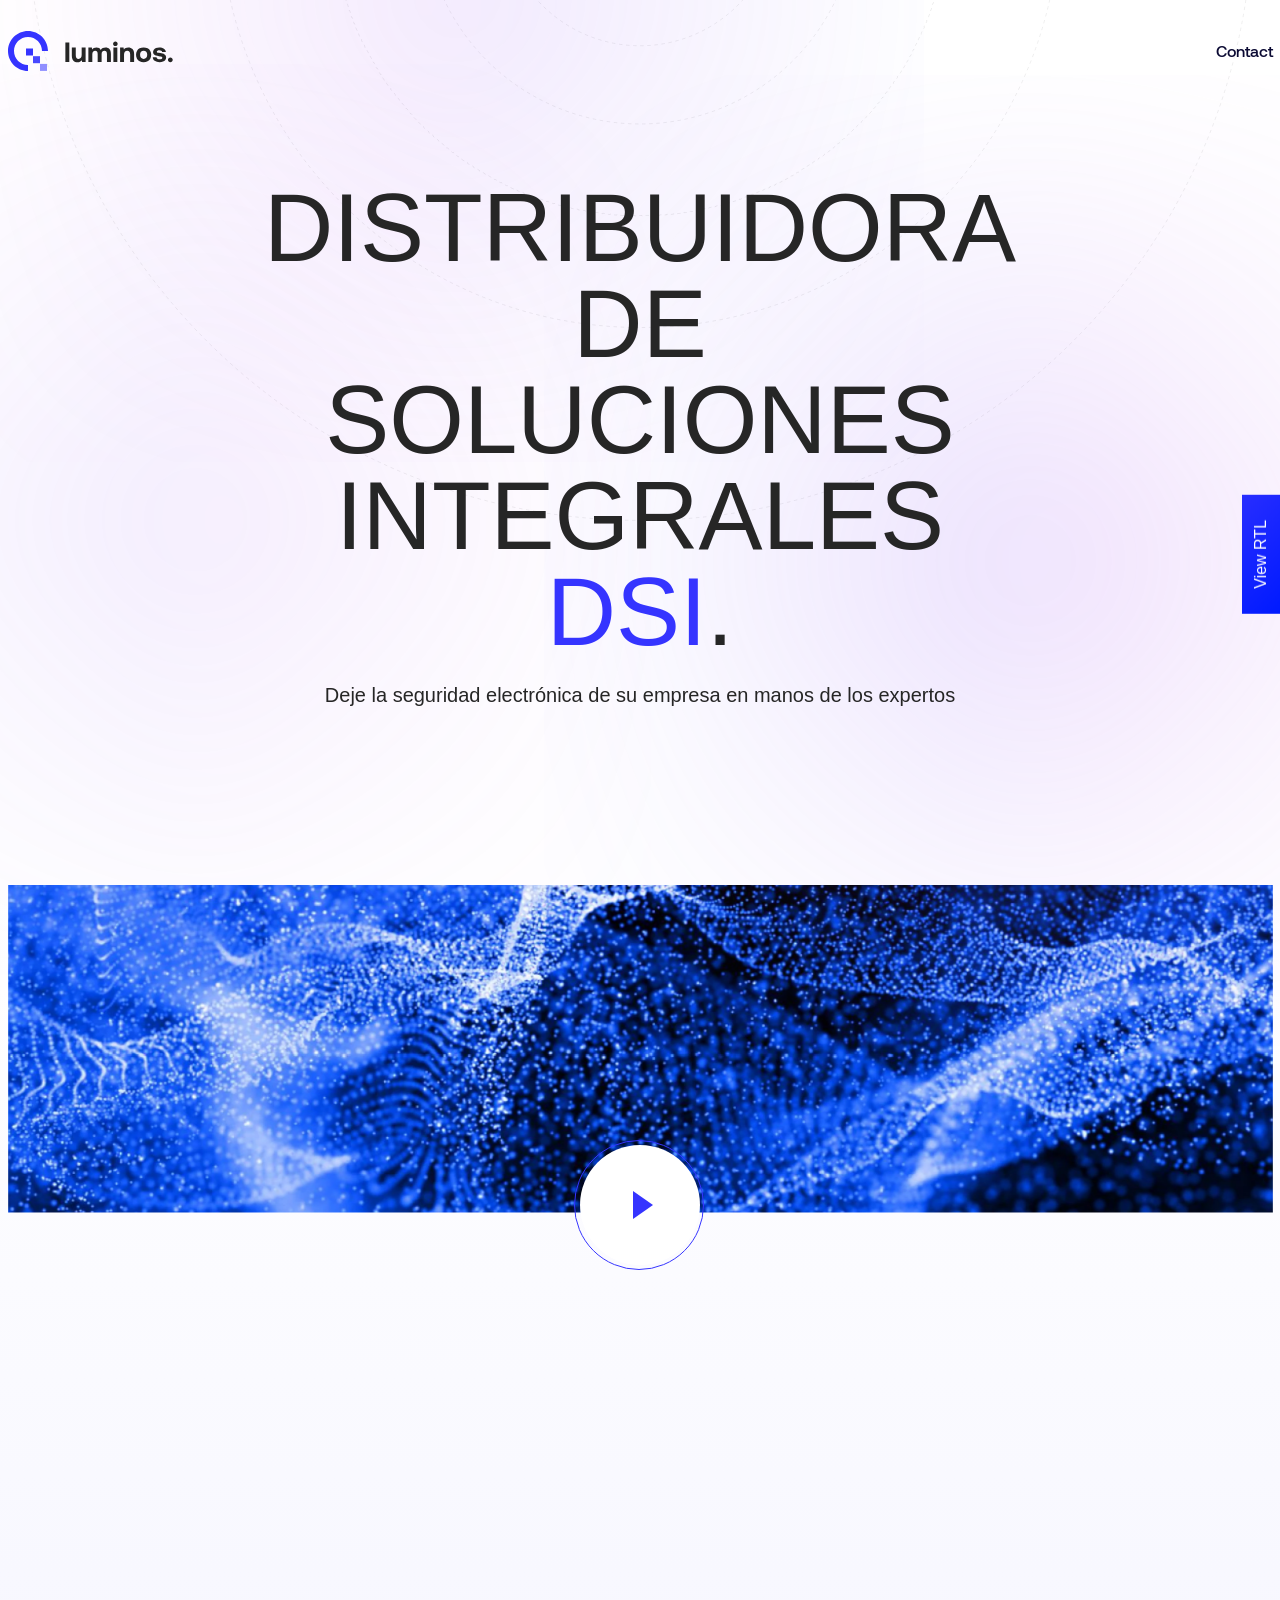
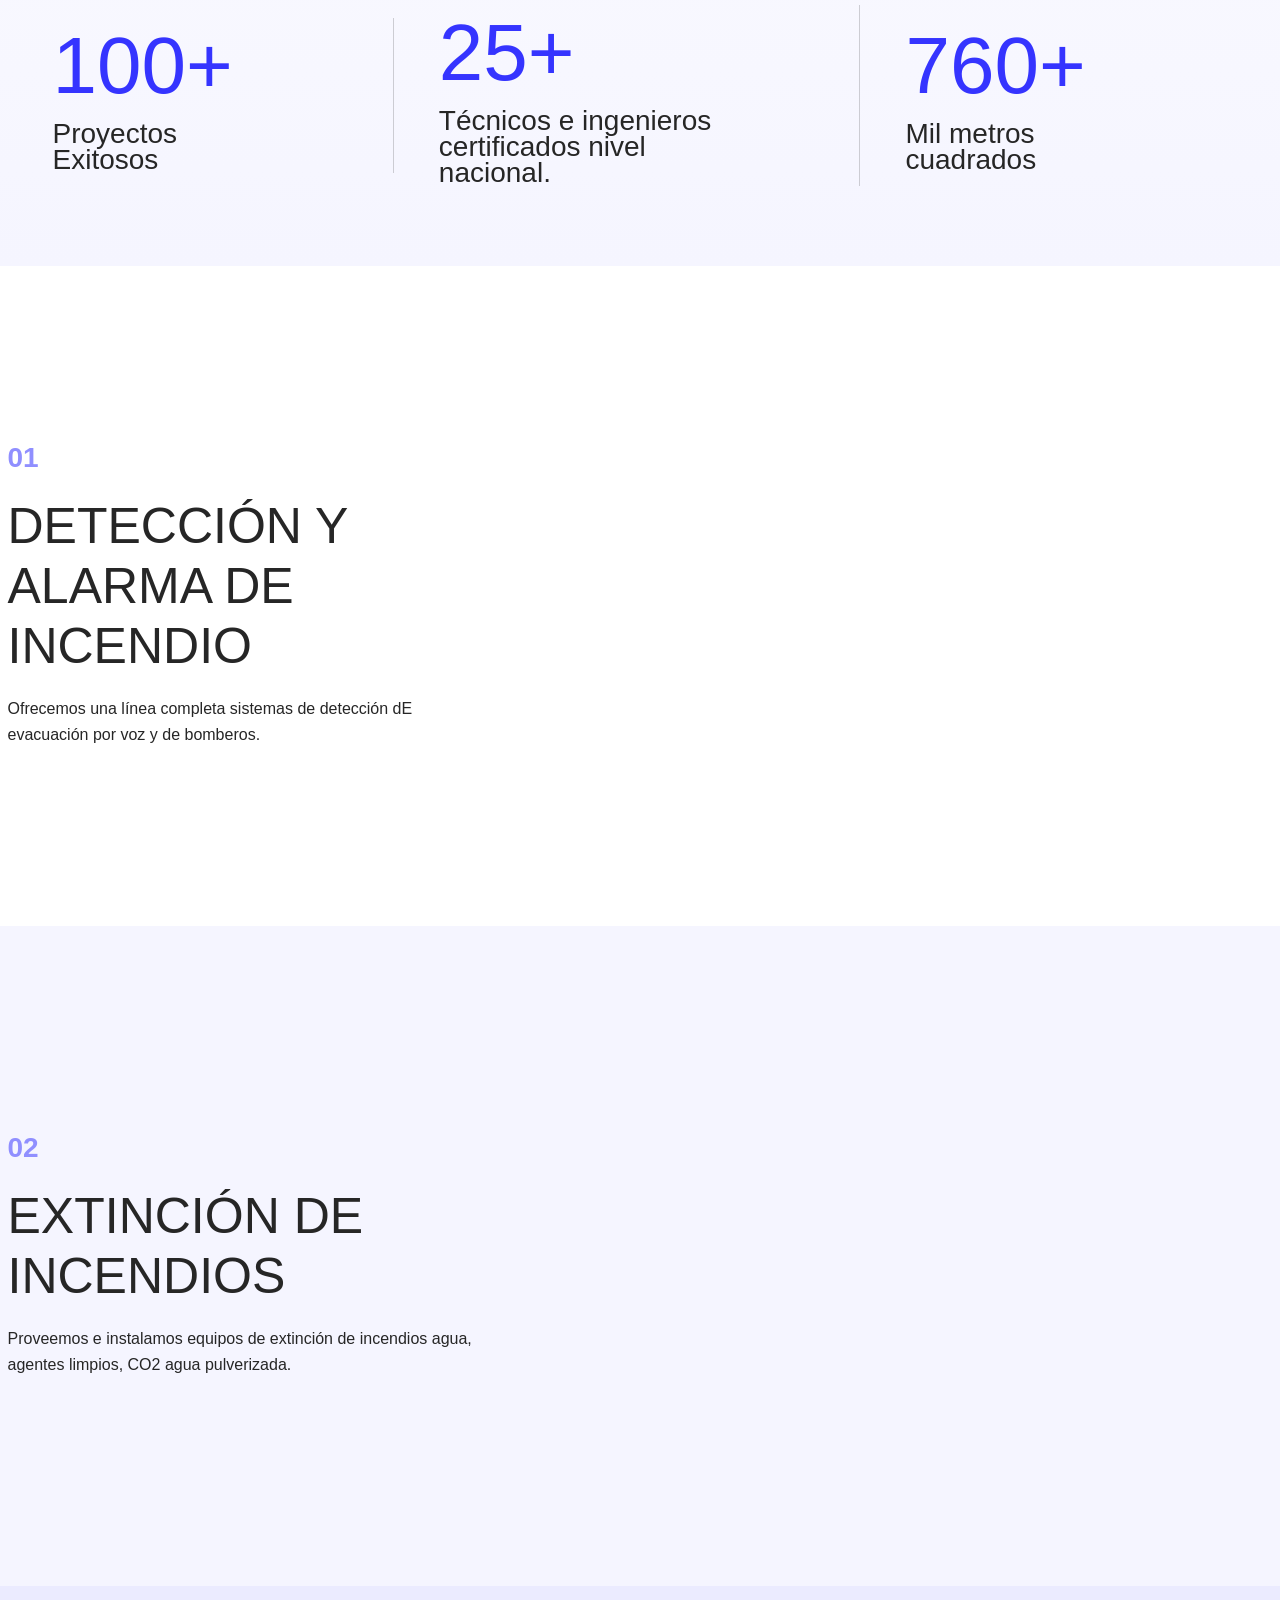
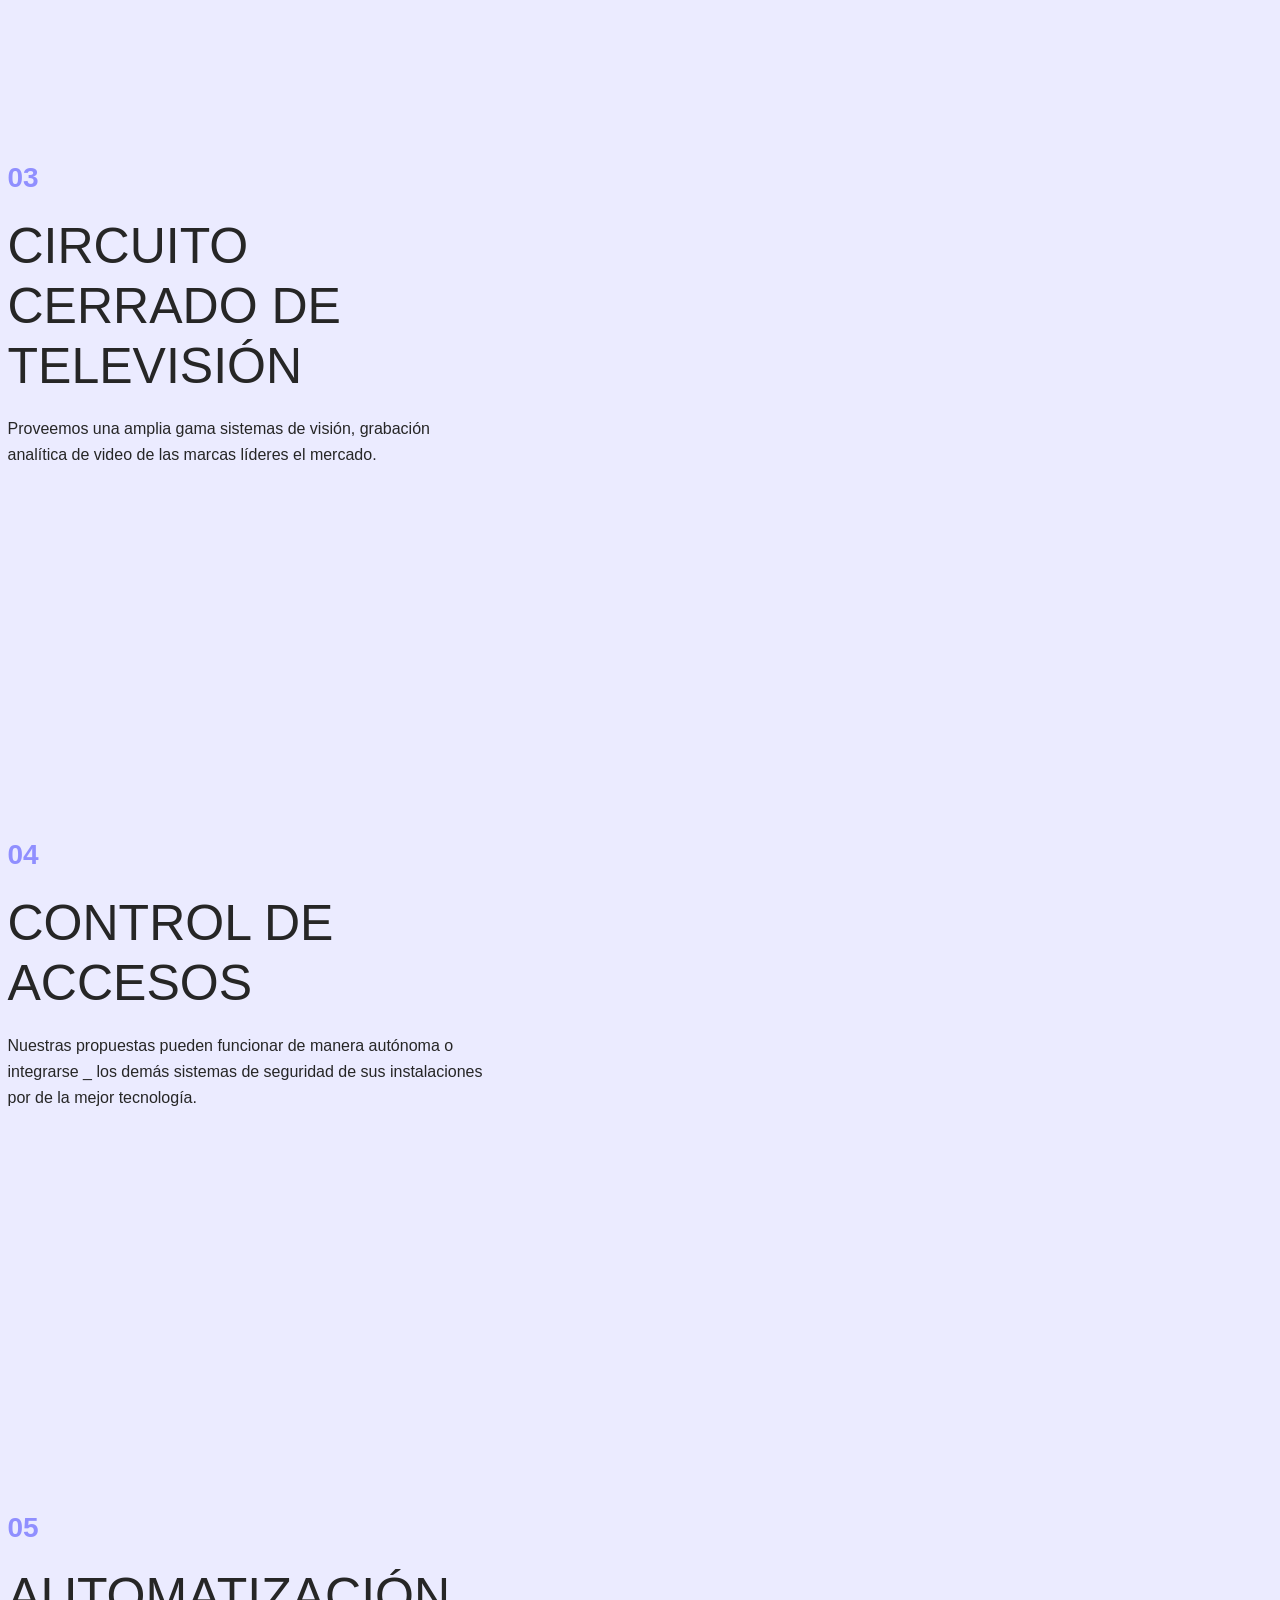
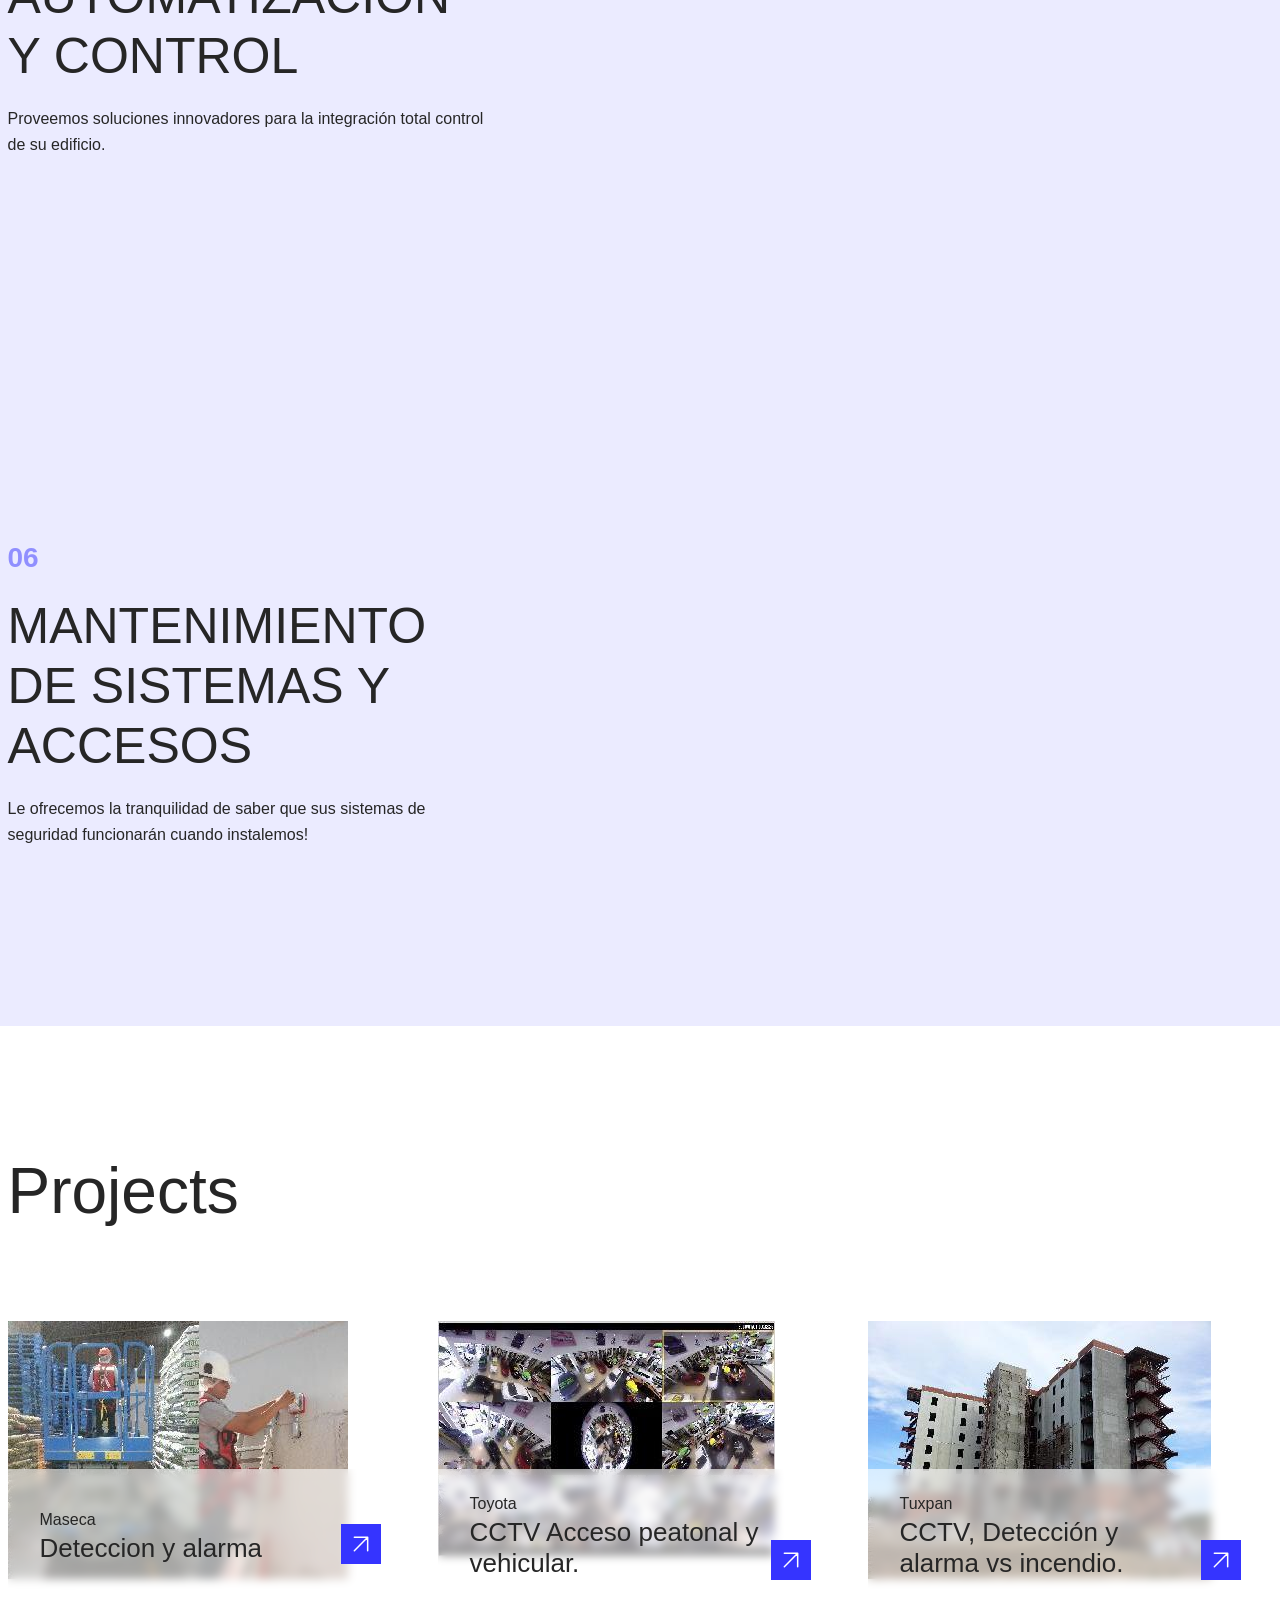
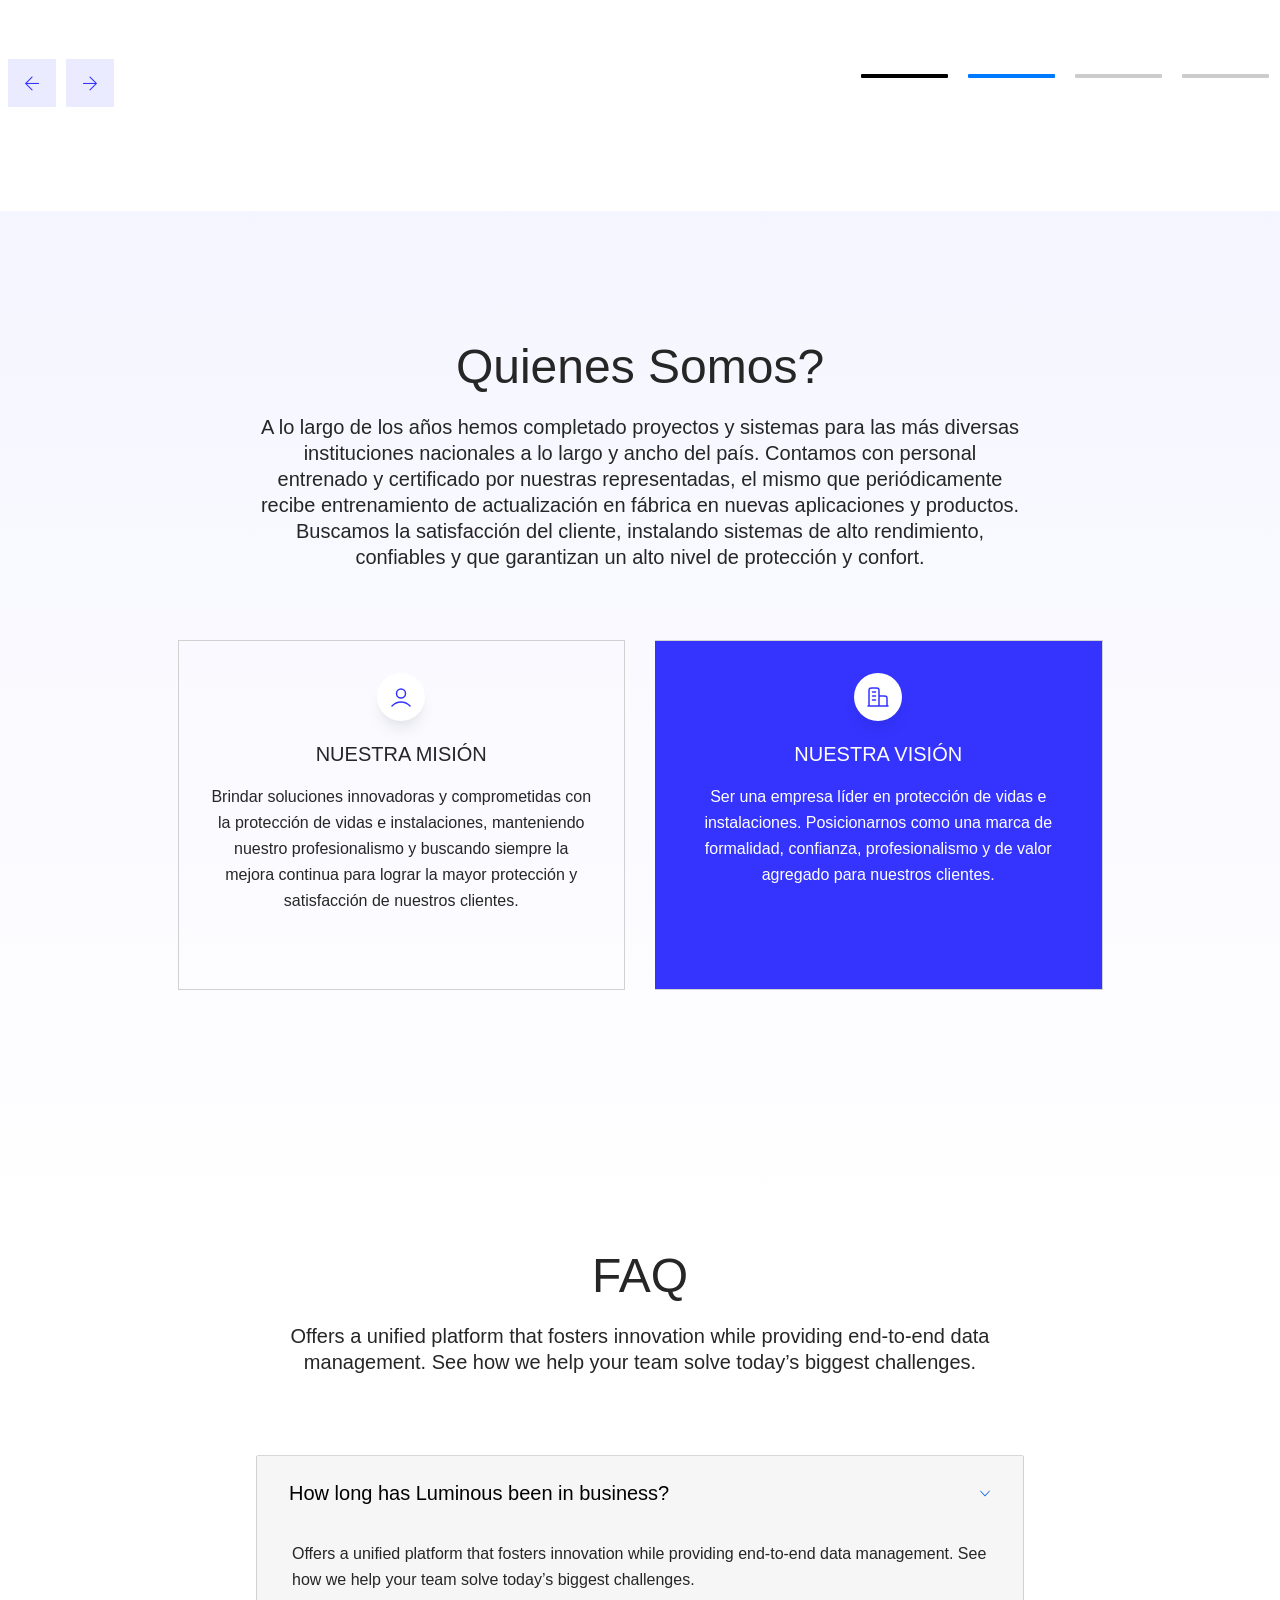
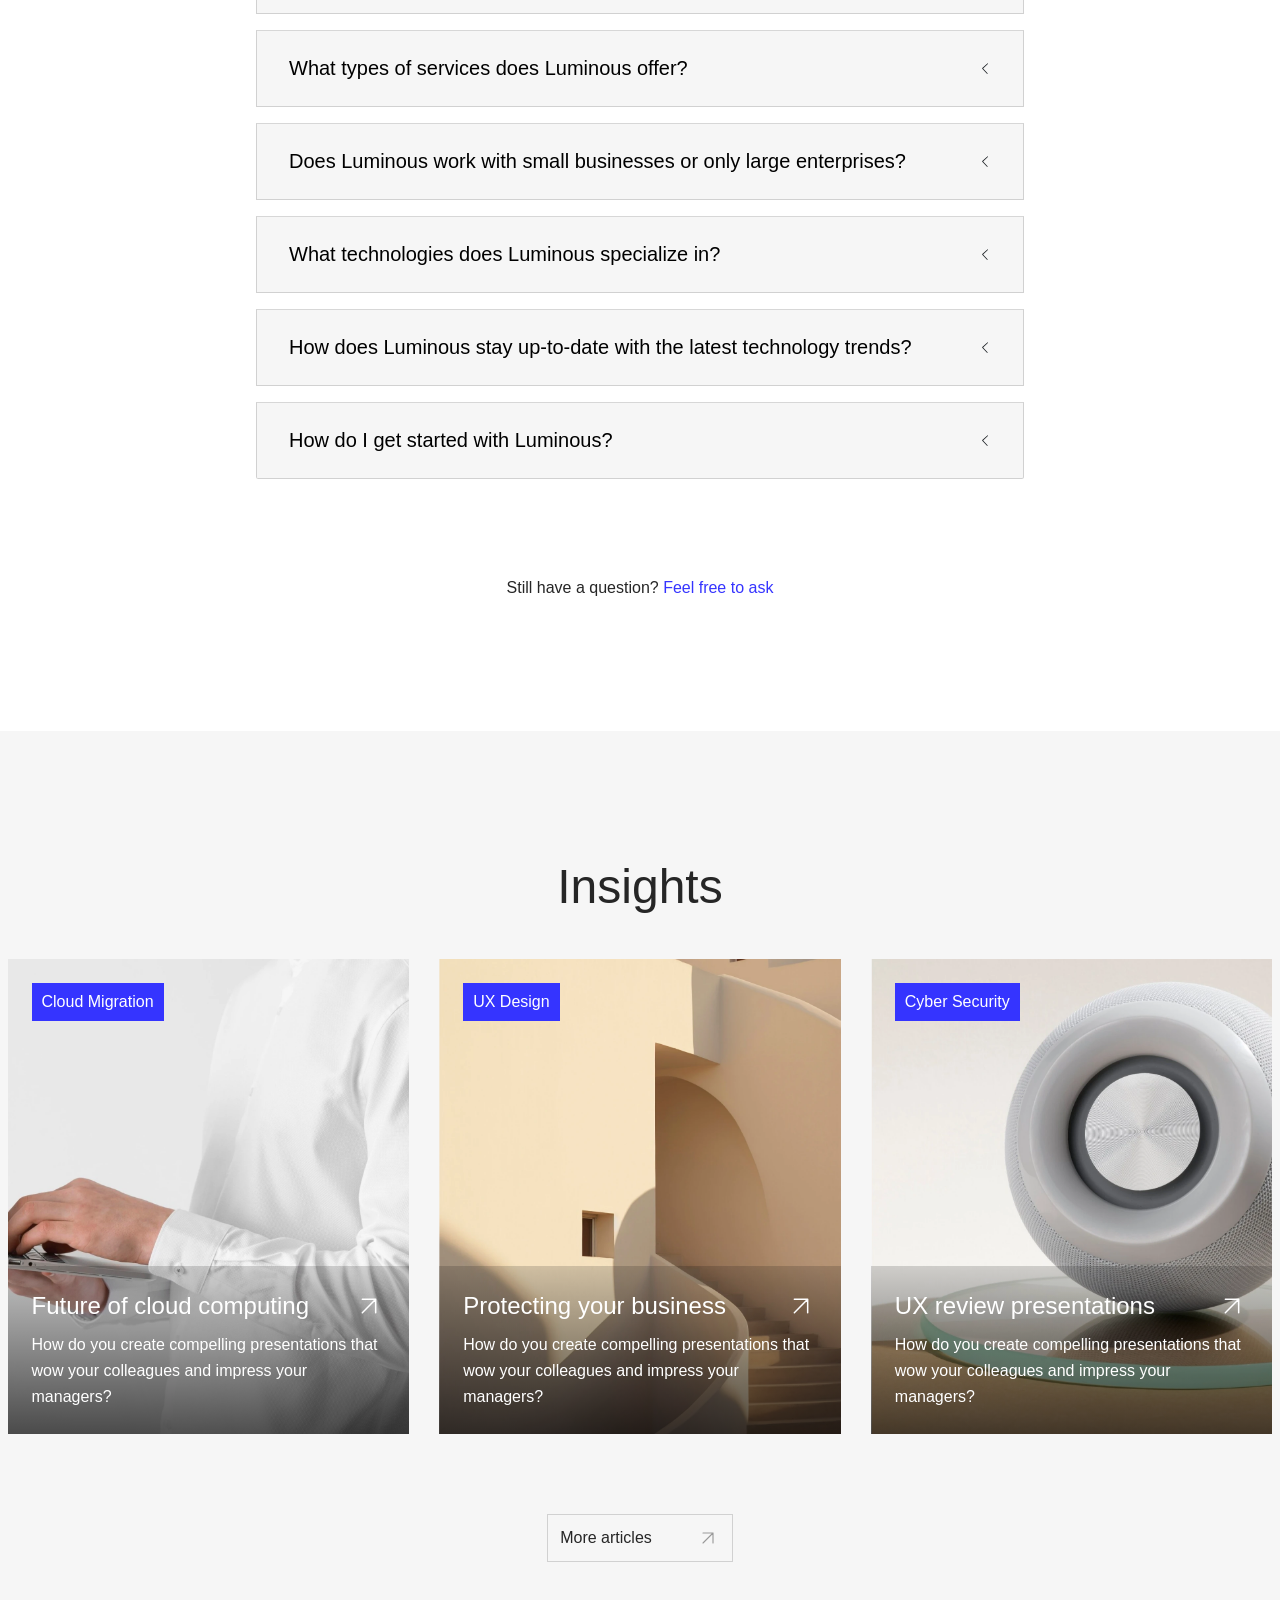
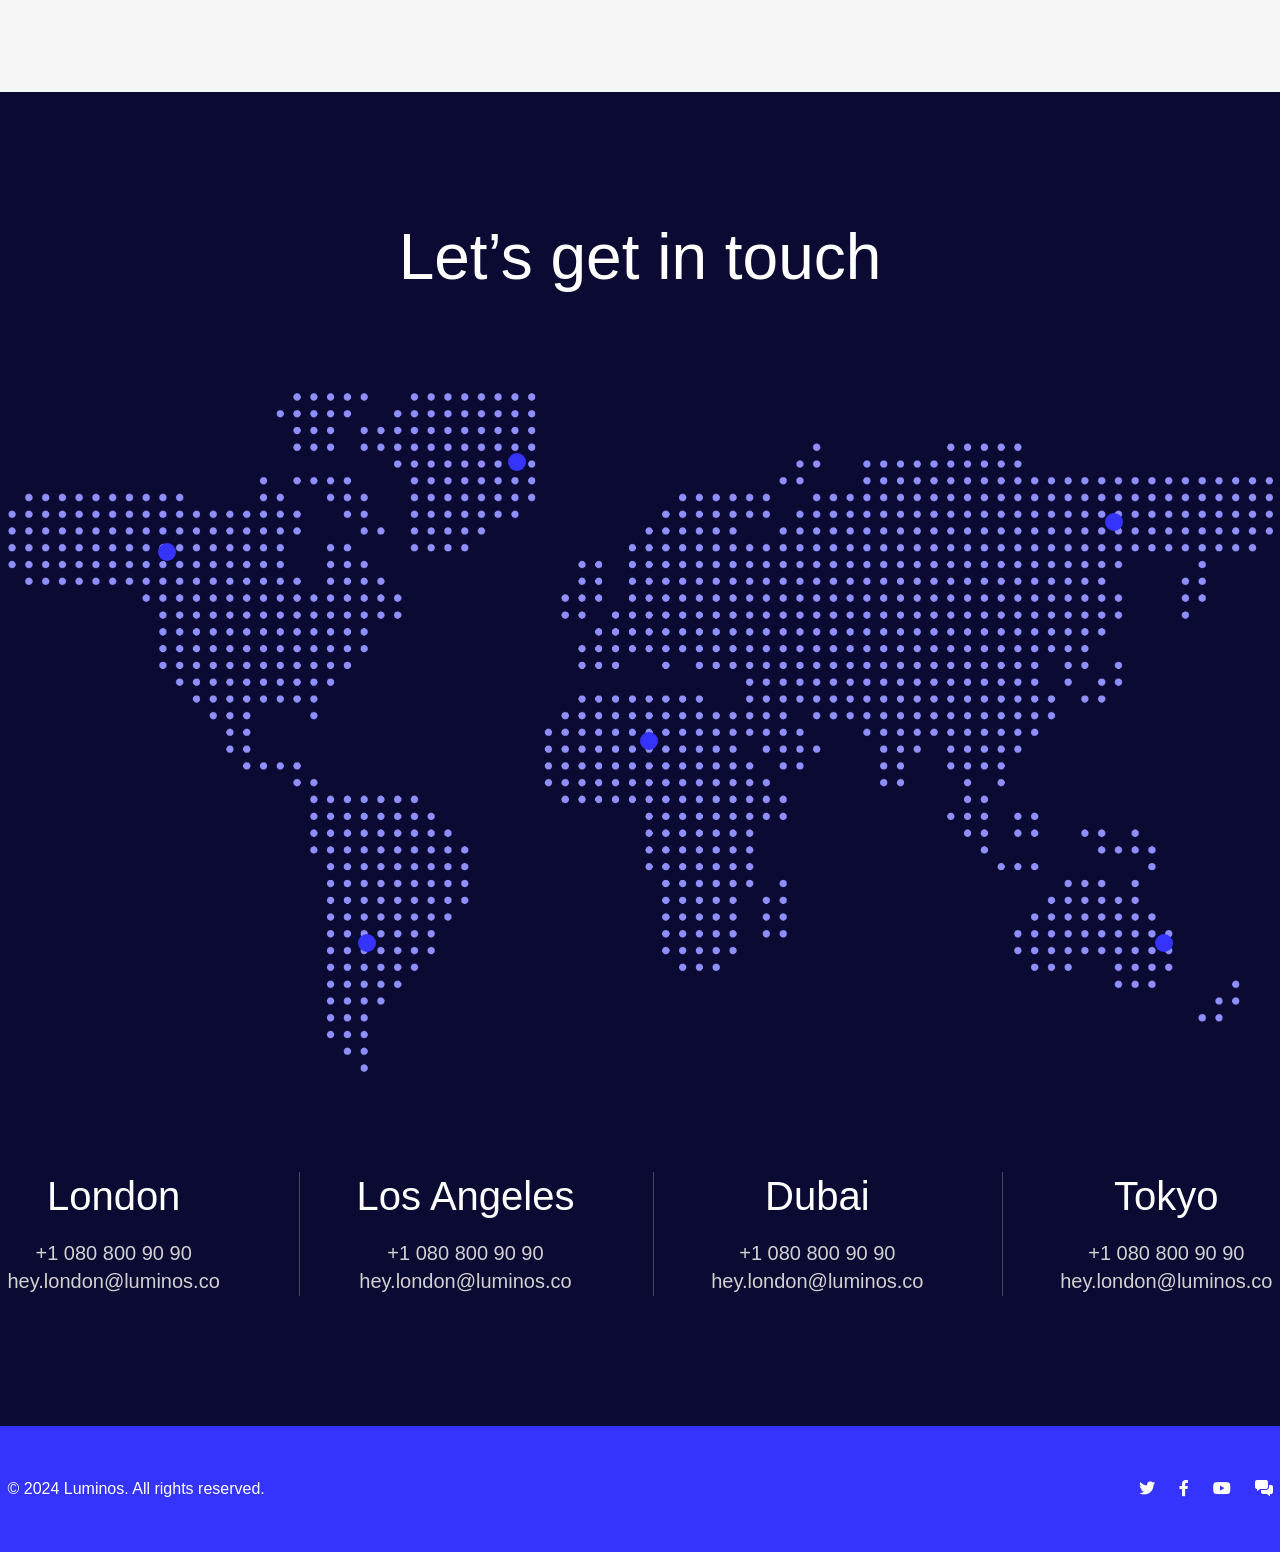
==== commit c412ebde: "a" ====
--- a/luminos-html/index.html
+++ b/luminos-html/index.html
@@ -20,315 +20,25 @@
     <link rel="stylesheet preload" href="assets/css/style.css" as="style">
 </head>
 
-<body>
-
-    <header class="header-style-one">
+<body class="index-five">
+
+    <!-- header four area start -->
+<header class="header-area-four style-five header--sticky">
     <div class="container">
         <div class="row">
             <div class="col-lg-12">
-                <div class="header-wrapper-1">
-                    <a href="index.html" class="logo-area">
+                <div class="header-four-wrapper">
+                    <a href="index.html" class="logo">
                         <img src="assets/images/logo/logo-1.svg" alt="logo">
                     </a>
                     <div class="nav-area">
     <nav>
         <ul>
-            <li class="has-dropdown">
-                <a class="nav-link" href="#">
-                    Demos
-                    <i class="fa-duotone fa-regular fa-chevron-down"></i>
-                </a>
-                <ul class="submenu parent-nav with-border">
-                    <li><a href="index.html"><i class="fa-sharp fa-regular fa-chevron-right"></i>Home One</a></li>
-                    <li><a href="index-two.html"><i class="fa-sharp fa-regular fa-chevron-right"></i> Home Two</a></li>
-                    <li><a href="index-three.html"><i class="fa-sharp fa-regular fa-chevron-right"></i> Home Three</a>
-                    </li>
-                    <li><a href="index-four.html"><i class="fa-sharp fa-regular fa-chevron-right"></i> Home Four</a>
-                    </li>
-                    <li><a href="index-five.html"><i class="fa-sharp fa-regular fa-chevron-right"></i> Home Five</a>
-                    </li>
-                </ul>
-            </li>
-            <li class="has-dropdown position-static with-megamenu margin-single-0">
-                <a class="nav-link" href="#">Pages<i class="fa-duotone fa-regular fa-chevron-down"></i></a>
-                <div class="submenu">
-                    <div class="container">
-                        <div class="row">
-                            <div class="col-lg-3">
-                                <ul class="single-menu parent-nav">
-                                    <li><a href="about.html"><i
-                                                class="fa-sharp fa-regular fa-chevron-right"></i>About</a></li>
-                                    <li><a href="service.html"><i
-                                                class="fa-sharp fa-regular fa-chevron-right"></i>Services</a>
-                                    </li>
-                                    <li><a href="service-single.html"><i
-                                                class="fa-sharp fa-regular fa-chevron-right"></i>Services
-                                            Single</a></li>
-                                    <li><a href="pricing.html"><i
-                                                class="fa-sharp fa-regular fa-chevron-right"></i>Pricing Plan</a></li>
-                                    <li><a href="case-studies.html"><i
-                                                class="fa-sharp fa-regular fa-chevron-right"></i>Case
-                                            Studies</a></li>
-                                    <li><a href="privacy-policy.html"><i
-                                                class="fa-sharp fa-regular fa-chevron-right"></i>Privacy
-                                            Policy</a></li>
-                                </ul>
-                            </div>
-                            <div class="col-lg-3">
-                                <ul class="single-menu parent-nav">
-                                    <li><a href="case-studies-single.html"><i
-                                                class="fa-sharp fa-regular fa-chevron-right"></i>Case
-                                            Studies Single</a></li>
-                                    <li><a href="why-choose-us.html"><i
-                                                class="fa-sharp fa-regular fa-chevron-right"></i>Why Choose
-                                            Us</a></li>
-                                    <li><a href="career.html"><i
-                                                class="fa-sharp fa-regular fa-chevron-right"></i>Career</a></li>
-                                    <li><a href="career-single.html"><i
-                                                class="fa-sharp fa-regular fa-chevron-right"></i>Career
-                                            Single</a></li>
-                                    <li><a href="industry.html"><i
-                                                class="fa-sharp fa-regular fa-chevron-right"></i>Industry</a>
-                                    </li>
-                                </ul>
-                            </div>
-                            <div class="col-lg-3">
-                                <ul class="single-menu parent-nav">
-                                    <li><a href="apply.html"><i
-                                                class="fa-sharp fa-regular fa-chevron-right"></i>Apply</a></li>
-                                    <li><a href="team.html"><i class="fa-sharp fa-regular fa-chevron-right"></i>Team</a>
-                                    </li>
-                                    <li><a href="team-single.html"><i
-                                                class="fa-sharp fa-regular fa-chevron-right"></i>Team
-                                            Single</a></li>
-                                    <li><a href="faq.html"><i class="fa-sharp fa-regular fa-chevron-right"></i>Faq's</a>
-                                    </li>
-                                    <li><a href="coming-soon.html"><i
-                                                class="fa-sharp fa-regular fa-chevron-right"></i>Coming
-                                            Soon</a>
-                                    </li>
-                                </ul>
-                            </div>
-                            <div class="col-lg-3">
-                                <ul class="single-menu parent-nav">
-                                    <li><a href="partner.html"><i class="fa-sharp fa-regular fa-chevron-right"></i>Our
-                                            Partner</a>
-                                    </li>
-                                    <li><a href="award.html"><i
-                                                class="fa-sharp fa-regular fa-chevron-right"></i>Award</a></li>
-                                    <li><a href="free-consultation.html"><i
-                                                class="fa-sharp fa-regular fa-chevron-right"></i>Free
-                                            Consultation</a></li>
-                                    <li><a href="terms-of-use.html"><i
-                                                class="fa-sharp fa-regular fa-chevron-right"></i>Terms Of
-                                            Use</a></li>
-                                    <li><a href="404.html"><i class="fa-sharp fa-regular fa-chevron-right"></i>Error</a>
-                                    </li>
-                                </ul>
-                            </div>
-                        </div>
-                    </div>
-                </div>
-            </li>
-            <li><a class="nav-link" href="case-studies.html">Case Studies</a></li>
-            <li class="has-dropdown position-static with-megamenu">
-                <a class="nav-link" href="service.html">Service <i
-                        class="fa-duotone fa-regular fa-chevron-down"></i></a>
-                <div class="submenu">
-                    <div class="container">
-                        <div class="row">
-                            <div class="col-lg-3">
-                                <ul class="single-menu parent-nav">
-                                    <li>
-                                        <a class="single-service-area-wrapper" href="service-single.html">
-                                            <div class="icon">
-                                                <img src="assets/images/service/icons/22.svg" alt="service">
-                                            </div>
-                                            <div class="info">
-                                                <h4 class="title">Cloud Migration</h4>
-                                                <p>Moving data to cloud infrastructure.</p>
-                                            </div>
-                                        </a>
-                                    </li>
-                                    <li>
-                                        <a class="single-service-area-wrapper" href="it-strategies.html">
-                                            <div class="icon">
-                                                <img src="assets/images/service/icons/23.svg" alt="service">
-                                            </div>
-                                            <div class="info">
-                                                <h4 class="title">IT Strategies</h4>
-                                                <p>Alignment, Innovation Scalability.</p>
-                                            </div>
-                                        </a>
-                                    </li>
-                                    <li>
-                                        <a class="single-service-area-wrapper" href="cyber-security-service.html">
-                                            <div class="icon">
-                                                <img src="assets/images/service/icons/24.svg" alt="service">
-                                            </div>
-                                            <div class="info">
-                                                <h4 class="title">Cyber Security</h4>
-                                                <p>Protecting data software and networks.</p>
-                                            </div>
-                                        </a>
-                                    </li>
-                                </ul>
-                            </div>
-                            <div class="col-lg-3">
-                                <ul class="single-menu parent-nav">
-                                    <li>
-                                        <a class="single-service-area-wrapper" href="technologies-service.html">
-                                            <div class="icon">
-                                                <img src="assets/images/service/icons/25.svg" alt="service">
-                                            </div>
-                                            <div class="info">
-                                                <h4 class="title">Technologies</h4>
-                                                <p>Empowering, innovative, transformative.</p>
-                                            </div>
-                                        </a>
-                                    </li>
-                                    <li>
-                                        <a class="single-service-area-wrapper" href="it-consulting-service.html">
-                                            <div class="icon">
-                                                <img src="assets/images/service/icons/26.svg" alt="service">
-                                            </div>
-                                            <div class="info">
-                                                <h4 class="title">IT Consulting Service</h4>
-                                                <p>Expertise-driven technology problem-solving.</p>
-                                            </div>
-                                        </a>
-                                    </li>
-                                    <li>
-                                        <a class="single-service-area-wrapper" href="development-service.html">
-                                            <div class="icon">
-                                                <img src="assets/images/service/icons/27.svg" alt="service">
-                                            </div>
-                                            <div class="info">
-                                                <h4 class="title">Development</h4>
-                                                <p>Creating innovative solutions through technology.</p>
-                                            </div>
-                                        </a>
-                                    </li>
-                                </ul>
-                            </div>
-                            <div class="col-lg-3">
-                                <ul class="single-menu parent-nav">
-                                    <li>
-                                        <a class="single-service-area-wrapper" href="ai-learning-service.html">
-                                            <div class="icon">
-                                                <img src="assets/images/service/icons/28.svg" alt="service">
-                                            </div>
-                                            <div class="info">
-                                                <h4 class="title">AI Learning</h4>
-                                                <p>Empowering machines to mimic intelligence.</p>
-                                            </div>
-                                        </a>
-                                    </li>
-                                    <li>
-                                        <a class="single-service-area-wrapper" href="management-service.html">
-                                            <div class="icon">
-                                                <img src="assets/images/service/icons/29.svg" alt="service">
-                                            </div>
-                                            <div class="info">
-                                                <h4 class="title">Management</h4>
-                                                <p>Organizing resources to achieve goals</p>
-                                            </div>
-                                        </a>
-                                    </li>
-                                    <li>
-                                        <a class="single-service-area-wrapper" href="it-innovations.html">
-                                            <div class="icon">
-                                                <img src="assets/images/service/icons/30.svg" alt="service">
-                                            </div>
-                                            <div class="info">
-                                                <h4 class="title">IT Innovations</h4>
-                                                <p>Transforming ideas into digital solutions.</p>
-                                            </div>
-                                        </a>
-                                    </li>
-                                </ul>
-                            </div>
-                            <div class="col-lg-3">
-                                <ul class="single-menu parent-nav industry-signle-menu">
-                                    <li class="parent-top-industry">
-                                        <p>Industries</p>
-                                    </li>
-                                    <li>
-                                        <a class="industries" href="construction-industry.html">
-                                            <img class="injectable" src="assets/images/icons/arrow-right.svg"
-                                                alt="arrow">
-                                            Constructions
-                                        </a>
-                                    </li>
-                                    <li>
-                                        <a class="industries" href="healthcare-industry.html">
-                                            <img class="injectable" src="assets/images/icons/arrow-right.svg"
-                                                alt="arrow">
-                                            HealthCare
-                                        </a>
-                                    </li>
-                                    <li>
-                                        <a class="industries" href="ecommerce-industry.html">
-                                            <img class="injectable" src="assets/images/icons/arrow-right.svg"
-                                                alt="arrow">
-                                            Retail & E-Commerce
-                                        </a>
-                                    </li>
-                                    <li>
-                                        <a class="industries" href="fintech-industry.html">
-                                            <img class="injectable" src="assets/images/icons/arrow-right.svg"
-                                                alt="arrow">
-                                            Fintech
-                                        </a>
-                                    </li>
-                                    <li>
-                                        <a class="industries" href="logistic-industry.html">
-                                            <img class="injectable" src="assets/images/icons/arrow-right.svg"
-                                                alt="arrow">
-                                            Logistics & Automotive
-                                        </a>
-                                    </li>
-                                    <li>
-                                        <a class="industries" href="travel-industry.html">
-                                            <img class="injectable" src="assets/images/icons/arrow-right.svg"
-                                                alt="arrow">
-                                            Travel & Hospitality
-                                        </a>
-                                    </li>
-                                </ul>
-                            </div>
-                        </div>
-                    </div>
-                </div>
-            </li>
-
-            <li class="has-dropdown ">
-                <a class="nav-link" href="#">Blog <i class="fa-duotone fa-regular fa-chevron-down"></i></a>
-                <ul class="submenu parent-nav with-border">
-                    <li><a href="blog-list.html"><i class="fa-sharp fa-regular fa-chevron-right"></i>Blog List</a></li>
-                    <li><a href="blog-grid.html"><i class="fa-sharp fa-regular fa-chevron-right"></i>Blog Grid</a>
-                    </li>
-                    <li><a href="blog-grid-two.html"><i class="fa-sharp fa-regular fa-chevron-right"></i>Blog Grid
-                            Two</a>
-                    </li>
-                    <li><a href="blog-grid-four.html"><i class="fa-sharp fa-regular fa-chevron-right"></i>Blog Grid
-                            Three</a>
-                    </li>
-                    <li><a href="blog-masonry.html"><i class="fa-sharp fa-regular fa-chevron-right"></i>Blog Masonry</a>
-                    </li>
-                    <li><a href="blog-details.html"><i class="fa-sharp fa-regular fa-chevron-right"></i>Blog Details</a>
-                    </li>
-                </ul>
-            </li>
             <li><a class="nav-link" href="contact.html">Contact</a></li>
         </ul>
     </nav>
 </div>
                     <div class="button-area-right-header">
-                        <a href="contact.html" class="rts-btn btn-border">
-                            Get in touch
-                            <img class="injectable" src="assets/images/service/icons/13.svg" alt="arrow">
-                        </a>
                         <div class="menu-btn-toggle">
                             <svg width="20" height="16" viewBox="0 0 20 16" fill="none"
                                 xmlns="http://www.w3.org/2000/svg">
@@ -343,781 +53,425 @@
         </div>
     </div>
 </header>
-<header class="header-style-one header--sticky">
-    <div class="container">
-        <div class="row">
-            <div class="col-lg-12">
-                <div class="header-wrapper-1">
-                    <a href="index.html" class="logo-area">
-                        <img src="assets/images/logo/logo-1.svg" alt="logo">
-                    </a>
-                    <div class="nav-area">
-    <nav>
-        <ul>
-            <li class="has-dropdown">
-                <a class="nav-link" href="#">
-                    Demos
-                    <i class="fa-duotone fa-regular fa-chevron-down"></i>
-                </a>
-                <ul class="submenu parent-nav with-border">
-                    <li><a href="index.html"><i class="fa-sharp fa-regular fa-chevron-right"></i>Home One</a></li>
-                    <li><a href="index-two.html"><i class="fa-sharp fa-regular fa-chevron-right"></i> Home Two</a></li>
-                    <li><a href="index-three.html"><i class="fa-sharp fa-regular fa-chevron-right"></i> Home Three</a>
-                    </li>
-                    <li><a href="index-four.html"><i class="fa-sharp fa-regular fa-chevron-right"></i> Home Four</a>
-                    </li>
-                    <li><a href="index-five.html"><i class="fa-sharp fa-regular fa-chevron-right"></i> Home Five</a>
-                    </li>
-                </ul>
-            </li>
-            <li class="has-dropdown position-static with-megamenu margin-single-0">
-                <a class="nav-link" href="#">Pages<i class="fa-duotone fa-regular fa-chevron-down"></i></a>
-                <div class="submenu">
-                    <div class="container">
-                        <div class="row">
-                            <div class="col-lg-3">
-                                <ul class="single-menu parent-nav">
-                                    <li><a href="about.html"><i
-                                                class="fa-sharp fa-regular fa-chevron-right"></i>About</a></li>
-                                    <li><a href="service.html"><i
-                                                class="fa-sharp fa-regular fa-chevron-right"></i>Services</a>
-                                    </li>
-                                    <li><a href="service-single.html"><i
-                                                class="fa-sharp fa-regular fa-chevron-right"></i>Services
-                                            Single</a></li>
-                                    <li><a href="pricing.html"><i
-                                                class="fa-sharp fa-regular fa-chevron-right"></i>Pricing Plan</a></li>
-                                    <li><a href="case-studies.html"><i
-                                                class="fa-sharp fa-regular fa-chevron-right"></i>Case
-                                            Studies</a></li>
-                                    <li><a href="privacy-policy.html"><i
-                                                class="fa-sharp fa-regular fa-chevron-right"></i>Privacy
-                                            Policy</a></li>
-                                </ul>
-                            </div>
-                            <div class="col-lg-3">
-                                <ul class="single-menu parent-nav">
-                                    <li><a href="case-studies-single.html"><i
-                                                class="fa-sharp fa-regular fa-chevron-right"></i>Case
-                                            Studies Single</a></li>
-                                    <li><a href="why-choose-us.html"><i
-                                                class="fa-sharp fa-regular fa-chevron-right"></i>Why Choose
-                                            Us</a></li>
-                                    <li><a href="career.html"><i
-                                                class="fa-sharp fa-regular fa-chevron-right"></i>Career</a></li>
-                                    <li><a href="career-single.html"><i
-                                                class="fa-sharp fa-regular fa-chevron-right"></i>Career
-                                            Single</a></li>
-                                    <li><a href="industry.html"><i
-                                                class="fa-sharp fa-regular fa-chevron-right"></i>Industry</a>
-                                    </li>
-                                </ul>
-                            </div>
-                            <div class="col-lg-3">
-                                <ul class="single-menu parent-nav">
-                                    <li><a href="apply.html"><i
-                                                class="fa-sharp fa-regular fa-chevron-right"></i>Apply</a></li>
-                                    <li><a href="team.html"><i class="fa-sharp fa-regular fa-chevron-right"></i>Team</a>
-                                    </li>
-                                    <li><a href="team-single.html"><i
-                                                class="fa-sharp fa-regular fa-chevron-right"></i>Team
-                                            Single</a></li>
-                                    <li><a href="faq.html"><i class="fa-sharp fa-regular fa-chevron-right"></i>Faq's</a>
-                                    </li>
-                                    <li><a href="coming-soon.html"><i
-                                                class="fa-sharp fa-regular fa-chevron-right"></i>Coming
-                                            Soon</a>
-                                    </li>
-                                </ul>
-                            </div>
-                            <div class="col-lg-3">
-                                <ul class="single-menu parent-nav">
-                                    <li><a href="partner.html"><i class="fa-sharp fa-regular fa-chevron-right"></i>Our
-                                            Partner</a>
-                                    </li>
-                                    <li><a href="award.html"><i
-                                                class="fa-sharp fa-regular fa-chevron-right"></i>Award</a></li>
-                                    <li><a href="free-consultation.html"><i
-                                                class="fa-sharp fa-regular fa-chevron-right"></i>Free
-                                            Consultation</a></li>
-                                    <li><a href="terms-of-use.html"><i
-                                                class="fa-sharp fa-regular fa-chevron-right"></i>Terms Of
-                                            Use</a></li>
-                                    <li><a href="404.html"><i class="fa-sharp fa-regular fa-chevron-right"></i>Error</a>
-                                    </li>
-                                </ul>
-                            </div>
-                        </div>
-                    </div>
-                </div>
-            </li>
-            <li><a class="nav-link" href="case-studies.html">Case Studies</a></li>
-            <li class="has-dropdown position-static with-megamenu">
-                <a class="nav-link" href="service.html">Service <i
-                        class="fa-duotone fa-regular fa-chevron-down"></i></a>
-                <div class="submenu">
-                    <div class="container">
-                        <div class="row">
-                            <div class="col-lg-3">
-                                <ul class="single-menu parent-nav">
-                                    <li>
-                                        <a class="single-service-area-wrapper" href="service-single.html">
-                                            <div class="icon">
-                                                <img src="assets/images/service/icons/22.svg" alt="service">
+
+    <!-- rts banner area start -->
+    <div class="rts-banner-area-five rts-section-gap">
+        <div class="container">
+            <div class="row">
+                <div class="col-lg-12">
+                    <div class="banner-inner-wrapper-five">
+                        <h1 class="title wow fadeInUp" data-wow-offset="120" data-wow-delay=".2s">DISTRIBUIDORA DE SOLUCIONES INTEGRALES <span>DSI</span>.</h1>
+                        <p class="disc wow fadeInUp" data-wow-offset="120" data-wow-delay=".4s">
+                            Deje la seguridad electrónica de su empresa en manos de los expertos
+                        </p>
+                        <!-- <a href="#" class="rts-btn btn-primary btn-bold wow fadeInUp" data-wow-offset="120"
+                            data-wow-delay=".6s">Start Your Transformation</a> -->
+                    </div>
+                </div>
+            </div>
+        </div>
+        <div class="round-shape-one">
+            <img src="assets/images/banner/02.svg" alt="banner">
+        </div>
+    </div>
+    <!-- rts banner area end -->
+
+    <div class="video-counter-bg">
+        <!-- large video-area -->
+        <div class="large-video-area rts-bg-video position-relative">
+            <div class="container">
+                <div class="row">
+                    <div class="col-lg-12">
+                        <div class="rts-bg-video-area-large jarallax">
+                            <div class="vedio-icone">
+                                <a class="video-play-button play-video popup-video"
+                                    href="https://www.youtube.com/watch?v=vZE0j_WCRvI">
+                                    <span></span>
+                                </a>
+                                <div class="video-overlay">
+                                    <a class="video-overlay-close">×</a>
+                                </div>
+                            </div>
+                        </div>
+                    </div>
+                </div>
+            </div>
+        </div>
+        <!-- large video-area end -->
+
+        <!-- rts Counter area start -->
+        <div class="rts-counter-area">
+            <div class="container">
+                <div class="row">
+                    <div class="col-lg-12">
+                        <div class="counter-up-wrapper-5">
+                            <div class="single-counter-area">
+                                <h3 class="title"><span class="counter">100</span>+</h3>
+                                <p>Proyectos Exitosos</p>
+                            </div>
+                            <div class="single-counter-area">
+                                <h3 class="title"><span class="counter">25</span>+</h3>
+                                <p>Técnicos e ingenieros</p>
+                                <p>certificados nivel nacional.</p>
+                            </div>
+                            <div class="single-counter-area">
+                                <h3 class="title"><span class="counter">760</span>+</h3>
+                                <p>Mil metros cuadrados</p>
+                            </div>
+                        </div>
+                    </div>
+                </div>
+            </div>
+        </div>
+        <!-- rts Counter area end -->
+    </div>
+
+
+    <div class="service-sticky-wrapper-main">
+
+        <!-- rts-serice area start -->
+        <div class="rts-service-area service-section-area ptb--80">
+            <div class="container">
+                <div class="row">
+                    <div class="col-lg-12">
+                        <div class="service-list-between">
+                            <div class="left">
+                                <span>01</span>
+                                <h3 class="title">DETECCIÓN Y ALARMA DE INCENDIO</h3>
+                                <p class="disc">
+                                    Ofrecemos una línea completa sistemas de detección dE evacuación por voz y de bomberos.
+                                </p>
+                                <!-- <a href="#" class="rts-btn btn-primary btn-bold">Start Your Transformation</a> -->
+                            </div>
+                            <div class="right-area-thumbnail jarallax jara-mask-1">
+                                <img class="jarallax-img" src="assets/images/service/01.webp" alt="service">
+                            </div>
+                        </div>
+                    </div>
+                </div>
+                
+            </div>
+        </div>
+        <!-- rts-serice area end -->
+        <!-- rts-serice area start -->
+        <div class="rts-service-area service-section-area ptb--80 bg-gradient-5">
+            <div class="container">
+                <div class="row">
+                    <div class="col-lg-12">
+                        <div class="service-list-between">
+                            <div class="left">
+                                <span>02</span>
+                                <h3 class="title">EXTINCIÓN DE INCENDIOS</h3>
+                                <p class="disc">
+                                    Proveemos e instalamos equipos de extinción de incendios agua, agentes limpios, CO2 agua pulverizada.
+                                </p>
+                                <!-- <a href="#" class="rts-btn btn-primary btn-bold">Start Your Transformation</a> -->
+                            </div>
+                            <div class="right-area-thumbnail jarallax jara-mask-1">
+                                <img class="jarallax-img" src="assets/images/service/02.webp" alt="service">
+                            </div>
+                        </div>
+                    </div>
+                </div>
+              
+            </div>
+        </div>
+        <!-- rts-serice area end -->
+        <!-- rts-serice area start -->
+        <div class="rts-service-area service-section-area ptb--80 bg-gradient-5-bold">
+            <div class="container">
+                <div class="row">
+                    <div class="col-lg-12">
+                        <div class="service-list-between">
+                            <div class="left">
+                                <span>03</span>
+                                <h3 class="title">CIRCUITO CERRADO DE TELEVISIÓN</h3>
+                                <p class="disc">
+                                    Proveemos una amplia gama sistemas de visión, grabación analítica de video de las marcas líderes el mercado.
+                                </p>
+                                <!-- <a href="#" class="rts-btn btn-primary btn-bold">Start Your Transformation</a> -->
+                            </div>
+                            <div class="right-area-thumbnail jarallax jara-mask-1">
+                                <img class="jarallax-img" src="assets/images/service/03.webp" alt="service">
+                            </div>
+                        </div>
+                    </div>
+                </div>
+             
+            </div>
+        </div>
+        <div class="rts-service-area service-section-area ptb--80 bg-gradient-5-bold">
+            <div class="container">
+                <div class="row">
+                    <div class="col-lg-12">
+                        <div class="service-list-between">
+                            <div class="left">
+                                <span>04</span>
+                                <h3 class="title">CONTROL DE ACCESOS</h3>
+                                <p class="disc">
+                                    Nuestras propuestas pueden funcionar de manera autónoma o integrarse _ los demás sistemas de seguridad de sus instalaciones por de la mejor tecnología.  </p>
+                                <!-- <a href="#" class="rts-btn btn-primary btn-bold">Start Your Transformation</a> -->
+                            </div>
+                            <div class="right-area-thumbnail jarallax jara-mask-1">
+                                <img class="jarallax-img" src="assets/images/service/03.webp" alt="service">
+                            </div>
+                        </div>
+                    </div>
+                </div>
+             
+            </div>
+        </div>
+        <div class="rts-service-area service-section-area ptb--80 bg-gradient-5-bold">
+            <div class="container">
+                <div class="row">
+                    <div class="col-lg-12">
+                        <div class="service-list-between">
+                            <div class="left">
+                                <span>05</span>
+                                <h3 class="title">AUTOMATIZACIÓN Y CONTROL</h3>
+                                <p class="disc">
+                                    Proveemos soluciones innovadores para la integración total control de su edificio.  </p>
+                                <!-- <a href="#" class="rts-btn btn-primary btn-bold">Start Your Transformation</a> -->
+                            </div>
+                            <div class="right-area-thumbnail jarallax jara-mask-1">
+                                <img class="jarallax-img" src="assets/images/service/03.webp" alt="service">
+                            </div>
+                        </div>
+                    </div>
+                </div>
+             
+            </div>
+        </div>
+        <div class="rts-service-area service-section-area ptb--80 bg-gradient-5-bold">
+            <div class="container">
+                <div class="row">
+                    <div class="col-lg-12">
+                        <div class="service-list-between">
+                            <div class="left">
+                                <span>06</span>
+                                <h3 class="title">MANTENIMIENTO DE SISTEMAS Y ACCESOS</h3>
+                                <p class="disc">
+                                    Le ofrecemos la tranquilidad de saber que sus sistemas de seguridad funcionarán cuando instalemos! </p>
+                                <!-- <a href="#" class="rts-btn btn-primary btn-bold">Start Your Transformation</a> -->
+                            </div>
+                            <div class="right-area-thumbnail jarallax jara-mask-1">
+                                <img class="jarallax-img" src="assets/images/service/03.webp" alt="service">
+                            </div>
+                        </div>
+                    </div>
+                </div>
+              
+            </div>
+        </div>
+        <!-- rts-serice area end -->
+    </div>
+
+
+
+
+    <!-- rts projects area start -->
+    <div class="rts-project-area rts-section-gap">
+        <div class="container">
+            <div class="row">
+                <div class="col-lg-12">
+                    <div class="project-style-5-title-between">
+                        <h2 class="title">Projects</h2>
+                        <!-- <p class="disc">
+                            Offers a unified platform that fosters innovation while providing end-to-end data
+                            management. See how we help your team solve today’s biggest challenges.
+                        </p> -->
+                    </div>
+                </div>
+            </div>
+            <div class="row g-5 mt--45">
+                <div class="col-lg-12">
+                    <div class="swiper-project-main-wrapper" dir="ltr">
+                        <!-- Swiper -->
+                        <div class="swiper mySwiper-project-5">
+                            <div class="swiper-wrapper">
+                                <div class="swiper-slide">
+                                    <div class="single-project-area-5">
+                                        <a href="#" class="thumbnail">
+                                            <img src="assets/images/maseca.jpg" alt="case-studies">
+                                        </a>
+                                        <div class="inner-content">
+                                            <div class="inner">
+                                                <div class="left-content">
+                                                    <span>Maseca</span>
+                                                    <a href="#">
+                                                        <h4 class="title">Deteccion y alarma</h4>
+                                                    </a>
+                                                </div>
+                                                <div class="icon-area">
+                                                    <a href="#">
+                                                        <img src="assets/images/service/icons/13.svg" alt="">
+                                                    </a>
+                                                </div>
                                             </div>
-                                            <div class="info">
-                                                <h4 class="title">Cloud Migration</h4>
-                                                <p>Moving data to cloud infrastructure.</p>
+                                        </div>
+                                        <a href="#" class="over_link"></a>
+                                    </div>
+                                </div>
+                                <div class="swiper-slide">
+                                    <div class="single-project-area-5">
+                                        <a href="#" class="thumbnail">
+                                            <img src="assets/images/toyota.jpg" alt="case-studies">
+                                        </a>
+                                        <div class="inner-content">
+                                            <div class="inner">
+                                                <div class="left-content">
+                                                    <span>Toyota</span>
+                                                    <a href="#">
+                                                        <h4 class="title">CCTV Acceso peatonal y vehicular.</h4>
+                                                    </a>
+                                                </div>
+                                                <div class="icon-area">
+                                                    <a href="#">
+                                                        <img src="assets/images/service/icons/13.svg" alt="">
+                                                    </a>
+                                                </div>
                                             </div>
+                                        </div>
+                                        <a href="#" class="over_link"></a>
+                                    </div>
+                                </div>
+                                <div class="swiper-slide">
+                                    <div class="single-project-area-5">
+                                        <a href="#" class="thumbnail">
+                                            <img src="assets/images/tuxpan.jpg" alt="case-studies">
                                         </a>
-                                    </li>
-                                    <li>
-                                        <a class="single-service-area-wrapper" href="it-strategies.html">
-                                            <div class="icon">
-                                                <img src="assets/images/service/icons/23.svg" alt="service">
+                                        <div class="inner-content">
+                                            <div class="inner">
+                                                <div class="left-content">
+                                                    <span>Tuxpan</span>
+                                                    <a href="#">
+                                                        <h4 class="title">CCTV, Detección y alarma vs incendio.</h4>
+                                                    </a>
+                                                </div>
+                                                <div class="icon-area">
+                                                    <a href="#">
+                                                        <img src="assets/images/service/icons/13.svg" alt="">
+                                                    </a>
+                                                </div>
                                             </div>
-                                            <div class="info">
-                                                <h4 class="title">IT Strategies</h4>
-                                                <p>Alignment, Innovation Scalability.</p>
+                                        </div>
+                                        <a href="#" class="over_link"></a>
+                                    </div>
+                                </div>
+                                <div class="swiper-slide">
+                                    <div class="single-project-area-5">
+                                        <a href="#" class="thumbnail">
+                                            <img src="assets/images/villa.jpg" alt="case-studies">
+                                        </a>
+                                        <div class="inner-content">
+                                            <div class="inner">
+                                                <div class="left-content">
+                                                    <span>Villa</span>
+                                                    <a href="#">
+                                                        <h4 class="title">Detección y alarma.</h4>
+                                                    </a>
+                                                </div>
+                                                <div class="icon-area">
+                                                    <a href="#">
+                                                        <img src="assets/images/service/icons/13.svg" alt="">
+                                                    </a>
+                                                </div>
                                             </div>
-                                        </a>
-                                    </li>
-                                    <li>
-                                        <a class="single-service-area-wrapper" href="cyber-security-service.html">
-                                            <div class="icon">
-                                                <img src="assets/images/service/icons/24.svg" alt="service">
-                                            </div>
-                                            <div class="info">
-                                                <h4 class="title">Cyber Security</h4>
-                                                <p>Protecting data software and networks.</p>
-                                            </div>
-                                        </a>
-                                    </li>
-                                </ul>
-                            </div>
-                            <div class="col-lg-3">
-                                <ul class="single-menu parent-nav">
-                                    <li>
-                                        <a class="single-service-area-wrapper" href="technologies-service.html">
-                                            <div class="icon">
-                                                <img src="assets/images/service/icons/25.svg" alt="service">
-                                            </div>
-                                            <div class="info">
-                                                <h4 class="title">Technologies</h4>
-                                                <p>Empowering, innovative, transformative.</p>
-                                            </div>
-                                        </a>
-                                    </li>
-                                    <li>
-                                        <a class="single-service-area-wrapper" href="it-consulting-service.html">
-                                            <div class="icon">
-                                                <img src="assets/images/service/icons/26.svg" alt="service">
-                                            </div>
-                                            <div class="info">
-                                                <h4 class="title">IT Consulting Service</h4>
-                                                <p>Expertise-driven technology problem-solving.</p>
-                                            </div>
-                                        </a>
-                                    </li>
-                                    <li>
-                                        <a class="single-service-area-wrapper" href="development-service.html">
-                                            <div class="icon">
-                                                <img src="assets/images/service/icons/27.svg" alt="service">
-                                            </div>
-                                            <div class="info">
-                                                <h4 class="title">Development</h4>
-                                                <p>Creating innovative solutions through technology.</p>
-                                            </div>
-                                        </a>
-                                    </li>
-                                </ul>
-                            </div>
-                            <div class="col-lg-3">
-                                <ul class="single-menu parent-nav">
-                                    <li>
-                                        <a class="single-service-area-wrapper" href="ai-learning-service.html">
-                                            <div class="icon">
-                                                <img src="assets/images/service/icons/28.svg" alt="service">
-                                            </div>
-                                            <div class="info">
-                                                <h4 class="title">AI Learning</h4>
-                                                <p>Empowering machines to mimic intelligence.</p>
-                                            </div>
-                                        </a>
-                                    </li>
-                                    <li>
-                                        <a class="single-service-area-wrapper" href="management-service.html">
-                                            <div class="icon">
-                                                <img src="assets/images/service/icons/29.svg" alt="service">
-                                            </div>
-                                            <div class="info">
-                                                <h4 class="title">Management</h4>
-                                                <p>Organizing resources to achieve goals</p>
-                                            </div>
-                                        </a>
-                                    </li>
-                                    <li>
-                                        <a class="single-service-area-wrapper" href="it-innovations.html">
-                                            <div class="icon">
-                                                <img src="assets/images/service/icons/30.svg" alt="service">
-                                            </div>
-                                            <div class="info">
-                                                <h4 class="title">IT Innovations</h4>
-                                                <p>Transforming ideas into digital solutions.</p>
-                                            </div>
-                                        </a>
-                                    </li>
-                                </ul>
-                            </div>
-                            <div class="col-lg-3">
-                                <ul class="single-menu parent-nav industry-signle-menu">
-                                    <li class="parent-top-industry">
-                                        <p>Industries</p>
-                                    </li>
-                                    <li>
-                                        <a class="industries" href="construction-industry.html">
-                                            <img class="injectable" src="assets/images/icons/arrow-right.svg"
-                                                alt="arrow">
-                                            Constructions
-                                        </a>
-                                    </li>
-                                    <li>
-                                        <a class="industries" href="healthcare-industry.html">
-                                            <img class="injectable" src="assets/images/icons/arrow-right.svg"
-                                                alt="arrow">
-                                            HealthCare
-                                        </a>
-                                    </li>
-                                    <li>
-                                        <a class="industries" href="ecommerce-industry.html">
-                                            <img class="injectable" src="assets/images/icons/arrow-right.svg"
-                                                alt="arrow">
-                                            Retail & E-Commerce
-                                        </a>
-                                    </li>
-                                    <li>
-                                        <a class="industries" href="fintech-industry.html">
-                                            <img class="injectable" src="assets/images/icons/arrow-right.svg"
-                                                alt="arrow">
-                                            Fintech
-                                        </a>
-                                    </li>
-                                    <li>
-                                        <a class="industries" href="logistic-industry.html">
-                                            <img class="injectable" src="assets/images/icons/arrow-right.svg"
-                                                alt="arrow">
-                                            Logistics & Automotive
-                                        </a>
-                                    </li>
-                                    <li>
-                                        <a class="industries" href="travel-industry.html">
-                                            <img class="injectable" src="assets/images/icons/arrow-right.svg"
-                                                alt="arrow">
-                                            Travel & Hospitality
-                                        </a>
-                                    </li>
-                                </ul>
-                            </div>
-                        </div>
-                    </div>
-                </div>
-            </li>
-
-            <li class="has-dropdown ">
-                <a class="nav-link" href="#">Blog <i class="fa-duotone fa-regular fa-chevron-down"></i></a>
-                <ul class="submenu parent-nav with-border">
-                    <li><a href="blog-list.html"><i class="fa-sharp fa-regular fa-chevron-right"></i>Blog List</a></li>
-                    <li><a href="blog-grid.html"><i class="fa-sharp fa-regular fa-chevron-right"></i>Blog Grid</a>
-                    </li>
-                    <li><a href="blog-grid-two.html"><i class="fa-sharp fa-regular fa-chevron-right"></i>Blog Grid
-                            Two</a>
-                    </li>
-                    <li><a href="blog-grid-four.html"><i class="fa-sharp fa-regular fa-chevron-right"></i>Blog Grid
-                            Three</a>
-                    </li>
-                    <li><a href="blog-masonry.html"><i class="fa-sharp fa-regular fa-chevron-right"></i>Blog Masonry</a>
-                    </li>
-                    <li><a href="blog-details.html"><i class="fa-sharp fa-regular fa-chevron-right"></i>Blog Details</a>
-                    </li>
-                </ul>
-            </li>
-            <li><a class="nav-link" href="contact.html">Contact</a></li>
-        </ul>
-    </nav>
-</div>
-                    <div class="button-area-right-header">
-                        <a href="contact.html" class="rts-btn btn-border">
-                            Get in touch
-                            <img class="injectable" src="assets/images/service/icons/13.svg" alt="arrow">
-                        </a>
-                        <div class="menu-btn-toggle">
-                            <svg width="20" height="16" viewBox="0 0 20 16" fill="none"
-                                xmlns="http://www.w3.org/2000/svg">
-                                <rect y="14" width="20" height="2" fill="#1F1F25"></rect>
-                                <rect y="7" width="20" height="2" fill="#1F1F25"></rect>
-                                <rect width="20" height="2" fill="#1F1F25"></rect>
-                            </svg>
-                        </div>
-                    </div>
-                </div>
-            </div>
-        </div>
-    </div>
-</header>
-
-    <!-- rts-banner area start -->
-    <div class="rts-banner-area-start">
+                                        </div>
+                                        <a href="#" class="over_link"></a>
+                                    </div>
+                                </div>
+                            </div>
+                        </div>
+                    </div>
+                </div>
+                <div class="col-lg-12 mt--80">
+                    <div class="pagination-navigation-wrapper position-relative">
+                        <div class="navigation">
+                            <div class="swiper-button-next"><i class="fa-sharp fa-light fa-arrow-right"></i></div>
+                            <div class="swiper-button-prev"><i class="fa-sharp fa-light fa-arrow-left"></i></div>
+                        </div>
+                        <div class="pagination-2">
+                            <div class="swiper-pagination"></div>
+                        </div>
+                    </div>
+                </div>
+            </div>
+        </div>
+    </div>
+    <!-- rts projects area end -->
+
+
+    <!-- rts pricing area start -->
+    <div class="rts-pricing-double-area rts-section-gap bg-gradient-6">
         <div class="container">
-            <div class="row align-items-center">
-                <div class="col-lg-5">
-                    <div class="banner-wrapper-one">
-                        <span class="pre-title wow fadeInUp">Meet Luminos</span>
-                        <h1 class="title wow fadeInUp" data-wow-delay=".3s">IT solutions <br> for a <span>growing</span>
-                            businesses</h1>
-                        <p class="wow fadeInUp" data-wow-delay=".5s">Empowering enterprises with innovative technology
-                            to stay ahead in the digital age</p>
-                        <a href="service.html" class="rts-btn btn-primary wow fadeInUp" data-wow-delay=".7s">
-                            View Solutions
-                            <img class="injectable" src="assets/images/banner/01.svg" alt="icons">
-                        </a>
-                    </div>
-                </div>
-                <div class="col-lg-7">
-                    <div class="right-clippath-wrapper d-flex">
-                        <div class="left-image mt--120 mt_sm--70 jarallax jara-mask-1" data-speed=".7">
-                            <img loading="lazy" rel="preload" class="jarallax-img" src="assets/images/banner/08.webp"
-                                alt="banner">
-                        </div>
-                        <div class="left-image jarallax jara-mask-1" data-speed=".7">
-                            <img loading="lazy" rel="preload" class="jarallax-img" src="assets/images/banner/09.webp"
-                                alt="banner">
-                        </div>
-                        <div class="shape-image">
-                            <img loading="lazy" rel="preload" src="assets/images/banner/shape/01.png" alt="shape"
-                                class="one wow move-left">
-                            <img loading="lazy" rel="preload" src="assets/images/banner/shape/02.png" alt="shape"
-                                class="two wow move-left">
-                        </div>
-                    </div>
-                </div>
-            </div>
-        </div>
-    </div>
-    <!-- rts-banner area end -->
-
-    <!-- large video area start -->
-    <div class="alrge-video-area rts-section-gap">
-        <div class="shape-top">
-            <img loading="lazy" rel="preload" src="assets/images/video/shape/01.png" alt="" class="wow move-right"
-                data-wow-offset="120">
-        </div>
-        <div class="shape-bottom">
-            <img loading="lazy" rel="preload" src="assets/images/video/shape/02.png" alt="" class="wow move-left"
-                data-wow-offset="120">
-        </div>
-        <div class="container-large">
             <div class="row">
                 <div class="col-lg-12">
-                    <div class="title-video-top">
-                        <p class="large">
-                            We have built a <span class="wow move-right" data-wow-offset="120"> purpose-driven</span>
-                            platform in the
-                            Metaverse
-                            to drive action and
-                            cooperation and
-                            to <span class="wow move-left" data-wow-offset="120">revolutionize</span> progress.
-                        </p>
-                        <p class="disc">
-                            We have built a purpose-driven platform in the Metaverse to drive action and cooperation and
-                            to revolutionize progress.
-                        </p>
-                    </div>
-                </div>
-                <div class="col-lg-12 mt--70">
-                    <div class="image--large-video jarallax">
-                        <img class="jarallax-img" src="assets/images/video/01.webp" alt="large">
-                        <div class="vedio-icone">
-                            <a class="video-play-button play-video popup-video"
-                                href="https://www.youtube.com/watch?v=vZE0j_WCRvI">
-                                <span></span>
-                            </a>
-                            <div class="video-overlay">
-                                <a href="#section1" class="video-overlay-close">×</a>
-                            </div>
-                        </div>
-                    </div>
-                </div>
+                    <div class="text-center-title-bg-white">
+                        <h2 class="title">Quienes Somos?</h2>
+                        <p>A lo largo de los años hemos completado proyectos y sistemas para las más diversas instituciones nacionales a lo largo y ancho del país. Contamos con personal entrenado y certificado por nuestras representadas, el mismo que periódicamente recibe entrenamiento de actualización en fábrica en nuevas aplicaciones y productos. Buscamos la satisfacción del cliente, instalando sistemas de alto rendimiento, confiables y que garantizan un alto nivel de protección y confort.</p>
+                    </div>
+                </div>
+            </div>
+            <div class="row g-5 plr--170 plr_md--150 plr_sm--5 mt--40">
+                <div class="col-lg-6 wow fadeInUp" data-wow-offset="120" data-wow-delay=".2s">
+                    <div class="single-pricing-area-start-2 border-left">
+                        <div class="head-area">
+                            <div class="icon">
+                                <img src="assets/images/pricing/icon/01.svg" alt="pricing">
+                            </div>
+                            <p>NUESTRA MISIÓN</p>
+                           
+                            <span>Brindar soluciones innovadoras y comprometidas con la protección de vidas e instalaciones, manteniendo nuestro profesionalismo y buscando siempre la mejora continua para lograr la mayor protección y satisfacción de nuestros clientes.</span>
+                        </div>
+                      
+                       
+                    </div>
+                </div>
+                <div class="col-lg-6 wow fadeInUp" data-wow-offset="120" data-wow-delay=".4s">
+                    <div class="single-pricing-area-start-2 active-pricing-5">
+                        
+                        <div class="head-area">
+                            <div class="icon">
+                                <img src="assets/images/pricing/icon/02.svg" alt="pricing">
+                            </div>
+                            <p>NUESTRA VISIÓN</p>
+                            
+                            <span>Ser una empresa líder en protección de vidas e instalaciones. Posicionarnos como una marca de formalidad, confianza, profesionalismo y de valor agregado para nuestros clientes.</span>
+                        </div>
+                      
+                       
+                    </div>
+                </div>
+            </div>
+        </div>
+        <div class="container rts-section-gapTop">
+            <div class="row">
+                
+            </div>
+        </div>
+    </div>
+    <!-- rts pricing area end -->
+
+
+    <!-- rts faq area start -->
+    <div class="professional-faq-area rts-section-gapBottom position-relative">
+
+        <div class="container">
+            <div class="row">
                 <div class="col-lg-12">
-                    <div class="large-video-bottom">
-                        <h2 class="title wow fadeInUp" data-wow-delay=".1s">Download our Cloud Migration Guide</h2>
-                        <p class="disc wow fadeInUp" data-wow-delay=".3s">
-                            Learn best practices, avoid common pitfalls, and discover how to maximize the benefits of
-                            cloud computing for your business.
-                        </p>
-                        <a href="service-single.html" class="rts-btn btn-primary wow fadeInUp" data-wow-delay=".5s"
-                            style="visibility: visible; animation-delay: 0.7s; animation-name: fadeInUp;">
-                            View Solutions
-                            <img class="injectable" src="assets/images/service/icons/13.svg" alt="arrow">
-                        </a>
-                    </div>
-                </div>
-            </div>
-        </div>
-    </div>
-    <!-- large video area end -->
-
-    <!-- solution expertiece -->
-    <div class="solution-expertice-area rts-section-gap bg-solution">
-        <div class="top-left wow slideInLeft">
-            <img loading="lazy" rel="preload" src="assets/images/service/icons/02.png" alt="service">
-        </div>
-        <div class="container">
-            <div class="row">
-                <div class="col-lg-12">
-                    <div class="title-center-2">
-                        <h2 class="title">Innovative solutions from experts!</h2>
+                    <div class="text-center-title-bg-white">
+                        <h2 class="title">FAQ</h2>
                         <p>Offers a unified platform that fosters innovation while providing end-to-end data management.
                             See how we help your team solve today’s biggest challenges.</p>
                     </div>
                 </div>
             </div>
-            <div class="row g-0 mt--70">
-                <div class="col-lg-4 col-md-6 col-sm-12 col-12">
-                    <div class="single-solution-style-one border-left">
-                        <div class="right-draw">
-                            <img loading="lazy" rel="preload" src="assets/images/service/icons/01.png" alt="icons">
-                        </div>
-                        <div class="icon">
-                            <img loading="lazy" rel="preload" src="assets/images/service/icons/01.svg" alt="service">
-                        </div>
-                        <h4 class="title">Fast and Reliable</h4>
-                        <p class="disc">
-                            Whether you have a team of 2 or 200, our shared team inboxes keep everyone on the same page
-                            and in the loop.
-                        </p>
-                        <a href="service-single.html" class="btn-arrow">
-                            Service Details
-                            <img class="injectable" src="assets/images/icons/arrow-right.svg" alt="arrow">
-                        </a>
-                    </div>
-                </div>
-                <div class="col-lg-4 col-md-6 col-sm-12 col-12">
-                    <div class="single-solution-style-one">
-                        <div class="right-draw">
-                            <img loading="lazy" rel="preload" src="assets/images/service/icons/01.png" alt="icons">
-                        </div>
-                        <div class="icon">
-                            <img loading="lazy" rel="preload" src="assets/images/service/icons/02.svg" alt="service">
-                        </div>
-                        <h4 class="title">Discover Data Everywhere</h4>
-                        <p class="disc">
-                            Whether you have a team of 2 or 200, our shared team inboxes keep everyone on the same page
-                            and in the loop.
-                        </p>
-                        <a href="service-single.html" class="btn-arrow">
-                            Service Details
-                            <img class="injectable" src="assets/images/icons/arrow-right.svg" alt="arrow">
-                        </a>
-                    </div>
-                </div>
-                <div class="col-lg-4 col-md-6 col-sm-12 col-12">
-                    <div class="single-solution-style-one">
-                        <div class="right-draw">
-                            <img loading="lazy" rel="preload" src="assets/images/service/icons/01.png" alt="icons">
-                        </div>
-                        <div class="icon">
-                            <img loading="lazy" rel="preload" src="assets/images/service/icons/03.svg" alt="service">
-                        </div>
-                        <h4 class="title">Enrich Data with Context</h4>
-                        <p class="disc">
-                            Whether you have a team of 2 or 200, our shared team inboxes keep everyone on the same page
-                            and in the loop.
-                        </p>
-                        <a href="service-single.html" class="btn-arrow">
-                            Service Details
-                            <img class="injectable" src="assets/images/icons/arrow-right.svg" alt="arrow">
-                        </a>
-                    </div>
-                </div>
-                <div class="col-lg-4 col-md-6 col-sm-12 col-12">
-                    <div class="single-solution-style-one border-left border-bottom-1">
-                        <div class="right-draw">
-                            <img loading="lazy" rel="preload" src="assets/images/service/icons/01.png" alt="icons">
-                        </div>
-                        <div class="icon">
-                            <img loading="lazy" rel="preload" src="assets/images/service/icons/04.svg" alt="service">
-                        </div>
-                        <h4 class="title">Risk Management</h4>
-                        <p class="disc">
-                            Whether you have a team of 2 or 200, our shared team inboxes keep everyone on the same page
-                            and in the loop.
-                        </p>
-                        <a href="service-single.html" class="btn-arrow">
-                            Service Details
-                            <img class="injectable" src="assets/images/icons/arrow-right.svg" alt="arrow">
-                        </a>
-                    </div>
-                </div>
-                <div class="col-lg-4 col-md-6 col-sm-12 col-12">
-                    <div class="single-solution-style-one border-bottom-1">
-                        <div class="right-draw">
-                            <img loading="lazy" rel="preload" src="assets/images/service/icons/01.png" alt="icons">
-                        </div>
-                        <div class="icon">
-                            <img loading="lazy" rel="preload" src="assets/images/service/icons/05.svg" alt="service">
-                        </div>
-                        <h4 class="title">Privacy Compliance</h4>
-                        <p class="disc">
-                            Whether you have a team of 2 or 200, our shared team inboxes keep everyone on the same page
-                            and in the loop.
-                        </p>
-                        <a href="service-single.html" class="btn-arrow">
-                            Service Details
-                            <img class="injectable" src="assets/images/icons/arrow-right.svg" alt="arrow">
-                        </a>
-                    </div>
-                </div>
-                <div class="col-lg-4 col-md-6 col-sm-12 col-12">
-                    <div class="single-solution-style-one border-bottom-1">
-                        <div class="right-draw">
-                            <img loading="lazy" rel="preload" src="assets/images/service/icons/01.png" alt="icons">
-                        </div>
-                        <div class="icon">
-                            <img loading="lazy" rel="preload" src="assets/images/service/icons/06.svg" alt="service">
-                        </div>
-                        <h4 class="title">Third-Party Management</h4>
-                        <p class="disc">
-                            Whether you have a team of 2 or 200, our shared team inboxes keep everyone on the same page
-                            and in the loop.
-                        </p>
-                        <a href="service-single.html" class="btn-arrow">
-                            Service Details
-                            <img class="injectable" src="assets/images/icons/arrow-right.svg" alt="arrow">
-                        </a>
-                    </div>
-                </div>
-            </div>
-            <div class="row">
-                <div class="col-lg-12">
-                    <a href="service.html" class="rts-btn btn-primary wow fadeInUp" data-wow-delay=".5s">
-                        More Solutions
-                        <img class="injectable" src="assets/images/service/icons/13.svg" alt="arrow">
-                    </a>
-                </div>
-            </div>
-        </div>
-    </div>
-    <!-- solution expertiece end -->
-
-    <!-- counter area start -->
-    <div class="counter-up-wrapper">
-        <div class="container-full">
-            <div class="row g-0">
-                <div class="col-lg-3 col-md-4 col-sm-6 col-12">
-                    <div class="single-counter-up-one">
-                        <p>Accelerate Growth</p>
-                        <h3 class="title">+<span class="counter">46</span>%</h3>
-                    </div>
-                </div>
-                <div class="col-lg-3 col-md-4 col-sm-6 col-12">
-                    <div class="single-counter-up-one">
-                        <p>Community users</p>
-                        <h3 class="title"><span class="counter">24</span>M</h3>
-                    </div>
-                </div>
-                <div class="col-lg-3 col-md-4 col-sm-6 col-12">
-                    <div class="single-counter-up-one">
-                        <p>Enhance Security</p>
-                        <h3 class="title"><span class="counter">89</span>%</h3>
-                    </div>
-                </div>
-                <div class="col-lg-3 col-md-4 col-sm-6 col-12">
-                    <div class="single-counter-up-one">
-                        <p>Reduce Costs</p>
-                        <h3 class="title"><span class="counter">720</span>+</h3>
-                    </div>
-                </div>
-            </div>
-        </div>
-    </div>
-    <!-- counter area end -->
-
-    <!-- case studies start -->
-    <div class="case-studies-area rts-section-gap position-relative">
-        <div class="shape-left-top">
-            <img class="wow move-right" src="assets/images/video/shape/03.png" alt="shape">
-        </div>
-        <div class="shape-bottom">
-            <img loading="lazy" rel="preload" src="assets/images/video/shape/02.png" alt="" class="wow move-left"
-                data-wow-offset="120">
-        </div>
-        <div class="container">
-            <div class="row">
-                <div class="col-lg-12">
-                    <div class="text-center-title-bg-white">
-                        <h2 class="title">Case studies</h2>
-                        <p>Here are our featured projects that empower businesses.</p>
-                    </div>
-                </div>
-            </div>
-            <div class="row mt-0 g-80">
-                <div class="col-lg-6 col-md-6 col-sm-12 wow fadeInUp" data-wow-offset="120">
-                    <div class="single-case-studies">
-                        <a href="case-studies-single.html" class="thumbnail">
-                            <img loading="lazy" rel="preload" src="assets/images/case-studies/01.webp" alt="image">
-                        </a>
-                        <div class="inner-content">
-                            <span>NodeJS Development, Security</span>
-                            <a href="case-studies-single.html">
-                                <h3 class="title">Rocken SaaS App</h3>
-                            </a>
-                            <a href="case-studies-single.html" class="rts-btn btn-border">
-                                View case study
-                                <img class="injectable" src="assets/images/service/icons/13.svg" alt="arrow">
-                            </a>
-                        </div>
-                    </div>
-                </div>
-                <div class="col-lg-6 col-md-6 col-sm-12 wow fadeInUp" data-wow-offset="120" data-wow-delay=".2s">
-                    <div class="single-case-studies">
-                        <a href="case-studies-single.html" class="thumbnail">
-                            <img loading="lazy" rel="preload" src="assets/images/case-studies/02.webp" alt="image">
-                        </a>
-                        <div class="inner-content">
-                            <span>Cloud Migration, Web Design</span>
-                            <a href="case-studies-single.html">
-                                <h3 class="title">Hubdeck</h3>
-                            </a>
-                            <a href="case-studies-single.html" class="rts-btn btn-border">
-                                View case study
-                                <img class="injectable" src="assets/images/service/icons/13.svg" alt="arrow">
-                            </a>
-                        </div>
-                    </div>
-                </div>
-                <div class="col-lg-6 col-md-6 col-sm-12 wow fadeInUp" data-wow-offset="120">
-                    <div class="single-case-studies">
-                        <a href="case-studies-single.html" class="thumbnail">
-                            <img loading="lazy" rel="preload" src="assets/images/case-studies/03.webp" alt="image">
-                        </a>
-                        <div class="inner-content">
-                            <span>Cloud Migration, Web Design</span>
-                            <a href="case-studies-single.html">
-                                <h3 class="title">Ficacu Agency</h3>
-                            </a>
-                            <a href="case-studies-single.html" class="rts-btn btn-border">
-                                View case study
-                                <img class="injectable" src="assets/images/service/icons/13.svg" alt="arrow">
-                            </a>
-                        </div>
-                    </div>
-                </div>
-                <div class="col-lg-6 col-md-6 col-sm-12 wow fadeInUp" data-wow-offset="120" data-wow-delay=".2s">
-                    <div class="single-case-studies">
-                        <a href="case-studies-single.html" class="thumbnail">
-                            <img loading="lazy" rel="preload" src="assets/images/case-studies/04.webp" alt="image">
-                        </a>
-                        <div class="inner-content">
-                            <span>NodeJS Development, Security</span>
-                            <a href="case-studies-single.html">
-                                <h3 class="title">Nexus App</h3>
-                            </a>
-                            <a href="case-studies-single.html" class="rts-btn btn-border">
-                                View case study
-                                <img class="injectable" src="assets/images/service/icons/13.svg" alt="arrow">
-                            </a>
-                        </div>
-                    </div>
-                </div>
-            </div>
-            <div class="row mt--60">
-                <div class="col-lg-12">
-                    <a href="case-studies.html" class="rts-btn btn-border more-project-btn">
-                        More projects
-                        <img loading="lazy" rel="preload" src="assets/images/service/icons/13.svg" alt="arrow">
-                    </a>
-                </div>
-            </div>
-        </div>
-    </div>
-    <!-- case studies end -->
-
-    <!-- pricing area start -->
-    <div class="rts-pricing-area rts-section-gapTop bg-gradient-pricing">
-        <div class="bg-shape-area">
-            <img loading="lazy" rel="preload" src="assets/images/pricing/01.png" alt="shape">
-        </div>
-        <div class="container">
-            <div class="row">
-                <div class="col-lg-12">
-                    <div class="text-center-title-bg-white">
-                        <h2 class="title" style="font-size: 64px;">Pricing</h2>
-                        <p>HOffers a unified platform that fosters innovation while providing end-to-end data
-                            management. See how we help your team solve today’s biggest challenges.</p>
-                    </div>
-                </div>
-            </div>
-        </div>
-        <div class="container-pricing">
-            <div class="row mt--80 g-0">
-                <div class="col-lg-6 col-md-6 col-sm-6 col-12">
-                    <div class="single-pricing-area border-left">
-                        <div class="head"><span class="pre">Starter</span>
-                            <h3 class="title">Free</h3>
-                            <p>Free Forever, Free Consultation.</p>
-                        </div>
-                        <div class="body">
-                            <a href="#" class="rts-btn btn-border">
-                                View case study
-                                <img class="injectable" src="assets/images/service/icons/13.svg" alt="arrow">
-                            </a>
-                            <span>No credit card required!</span>
-                        </div>
-                    </div>
-                </div>
-                <div class="col-lg-6 col-md-6 col-sm-6 col-12">
-                    <div class="single-pricing-area">
-                        <div class="head"><span class="pre">Pro</span>
-                            <h3 class="title">$79 mo</h3>
-                            <p>Billed annually.</p>
-                        </div>
-                        <div class="body">
-                            <a href="#" class="rts-btn btn-border">
-                                View case study
-                                <img class="injectable" src="assets/images/service/icons/13.svg" alt="arrow">
-                            </a>
-                            <span>No credit card required!</span>
-                        </div>
-                    </div>
-                </div>
-            </div>
-        </div>
-        <span class="moneyback d-block m-auto pt--80">No credit cards required, 30 days money-back
-            guarantee*</span>
-    </div>
-    <!-- pricing area end -->
-
-    <!-- commercial faq area -->
-    <div class="professional-faq-area rts-section-gap position-relative">
-        <div class="shape-top">
-            <img loading="lazy" rel="preload" src="assets/images/video/shape/01.png" alt="" class="wow move-right"
-                data-wow-offset="120">
-        </div>
-        <div class="container">
-            <div class="row">
-                <div class="col-lg-12">
-                    <div class="text-center-title-bg-white">
-                        <h2 class="title" style="font-size: 40px;">Common questions</h2>
-                        <p>Offers a unified platform that fosters innovation while providing end-to-end data management.
-                            See how we help your team solve today’s biggest challenges.</p>
-                    </div>
-                </div>
-            </div>
             <div class="row mt--80">
                 <div class="col-lg-12">
-                    <div class="accordion-container-one">
+                    <div class="accordion-container-one style-two">
                         <div class="accordion" id="accordionExample">
-                            <div class="accordion-item">
+                            <div class="accordion-item wow fadeInUp" data-wow-offset="120" data-wow-delay=".2s">
                                 <h2 class="accordion-header">
                                     <button class="accordion-button" type="button" data-bs-toggle="collapse"
                                         data-bs-target="#collapseOne" aria-expanded="true" aria-controls="collapseOne">
@@ -1132,7 +486,7 @@
                                     </div>
                                 </div>
                             </div>
-                            <div class="accordion-item">
+                            <div class="accordion-item wow fadeInUp" data-wow-offset="120" data-wow-delay=".4s">
                                 <h2 class="accordion-header">
                                     <button class="accordion-button collapsed" type="button" data-bs-toggle="collapse"
                                         data-bs-target="#collapseTwo" aria-expanded="false" aria-controls="collapseTwo">
@@ -1147,7 +501,7 @@
                                     </div>
                                 </div>
                             </div>
-                            <div class="accordion-item">
+                            <div class="accordion-item wow fadeInUp" data-wow-offset="120" data-wow-delay=".6s">
                                 <h2 class="accordion-header">
                                     <button class="accordion-button collapsed" type="button" data-bs-toggle="collapse"
                                         data-bs-target="#collapseThree" aria-expanded="false"
@@ -1163,7 +517,7 @@
                                     </div>
                                 </div>
                             </div>
-                            <div class="accordion-item">
+                            <div class="accordion-item wow fadeInUp" data-wow-offset="120" data-wow-delay=".8s">
                                 <h2 class="accordion-header">
                                     <button class="accordion-button collapsed" type="button" data-bs-toggle="collapse"
                                         data-bs-target="#collapseFour" aria-expanded="false"
@@ -1179,7 +533,7 @@
                                     </div>
                                 </div>
                             </div>
-                            <div class="accordion-item">
+                            <div class="accordion-item wow fadeInUp" data-wow-offset="120" data-wow-delay="1s">
                                 <h2 class="accordion-header">
                                     <button class="accordion-button collapsed" type="button" data-bs-toggle="collapse"
                                         data-bs-target="#collapseFive" aria-expanded="false"
@@ -1195,7 +549,7 @@
                                     </div>
                                 </div>
                             </div>
-                            <div class="accordion-item">
+                            <div class="accordion-item wow fadeInUp" data-wow-offset="120" data-wow-delay="1.2s">
                                 <h2 class="accordion-header">
                                     <button class="accordion-button collapsed" type="button" data-bs-toggle="collapse"
                                         data-bs-target="#collapseSix" aria-expanded="false" aria-controls="collapseSix">
@@ -1214,379 +568,208 @@
                     </div>
                 </div>
             </div>
+        </div>
+        <div class="container pt--80 pt_md--60 pt_sm--40 faq-bottom-section-text">
+            <div class="row">
+                <div class="col-lg-12 text-center">
+                    <p>Still have a question? <a href="free-consultation.html">Feel free to ask</a></p>
+                </div>
+            </div>
+        </div>
+    </div>
+    <!-- rts faq area end -->
+
+
+    <!-- rts-blog area start -->
+    <div class="rts-section-gap rts-blog-area-5">
+        <div class="container">
+            <div class="row">
+                <div class="col-lg-12 mb--25">
+                    <div class="blog-title-two-center text-center">
+                        <h2 class="title">Insights</h2>
+                    </div>
+                </div>
+            </div>
+            <div class="row g-5">
+                <div class="col-lg-4 col-md-6 col-sm-12 col-12 wow fadeInUp" data-wow-offset="120" data-wow-delay=".2s">
+                    <div class="single-blog-area-five">
+                        <span class="badge-1">Cloud Migration</span>
+                        <a href="blog-details.html" class="thumbnail">
+                            <img src="assets/images/blog/08.webp" alt="blog">
+                        </a>
+                        <div class="inner-content">
+                            <a href="blog-details.html" class="title-area">
+                                <h5 class="title">
+                                    Future of cloud computing
+                                </h5>
+                                <img src="assets/images/service/icons/13.svg" alt="">
+                            </a>
+                            <p class="disc">
+                                How do you create compelling presentations that wow your colleagues and impress your
+                                managers?
+                            </p>
+                        </div>
+                    </div>
+                </div>
+                <div class="col-lg-4 col-md-6 col-sm-12 col-12 wow fadeInUp" data-wow-offset="120" data-wow-delay=".4s">
+                    <div class="single-blog-area-five">
+                        <span class="badge-1">UX Design</span>
+                        <a href="blog-details.html" class="thumbnail">
+                            <img src="assets/images/blog/09.webp" alt="blog">
+                        </a>
+                        <div class="inner-content">
+                            <a href="blog-details.html" class="title-area">
+                                <h5 class="title">
+                                    Protecting your business
+                                </h5>
+                                <img src="assets/images/service/icons/13.svg" alt="">
+                            </a>
+                            <p class="disc">
+                                How do you create compelling presentations that wow your colleagues and impress your
+                                managers?
+                            </p>
+                        </div>
+                    </div>
+                </div>
+                <div class="col-lg-4 col-md-6 col-sm-12 col-12 wow fadeInUp" data-wow-offset="120" data-wow-delay=".6s">
+                    <div class="single-blog-area-five">
+                        <span class="badge-1">Cyber Security</span>
+                        <a href="blog-details.html" class="thumbnail">
+                            <img src="assets/images/blog/10.webp" alt="blog">
+                        </a>
+                        <div class="inner-content">
+                            <a href="blog-details.html" class="title-area">
+                                <h5 class="title">
+                                    UX review presentations
+                                </h5>
+                                <img src="assets/images/service/icons/13.svg" alt="">
+                            </a>
+                            <p class="disc">
+                                How do you create compelling presentations that wow your colleagues and impress your
+                                managers?
+                            </p>
+                        </div>
+                    </div>
+                </div>
+            </div>
+            <div class="row">
+                <div class="col-lg-12 text-center d-flex justify-content-center mt--80">
+                    <a href="#" class="rts-btn btn-border btn-bold">
+                        More articles
+                        <img src="assets/images/service/icons/13.svg" alt="arrow">
+                    </a>
+                </div>
+            </div>
+        </div>
+    </div>
+    <!-- rts-blog area end -->
+
+
+    <!-- contact area start -->
+    <div class="contact-area-start rts-section-gap bg_color-dark-5">
+        <div class="container">
+            <div class="row">
+                <div class="col-lg-12">
+                    <div class="title-center-footer-5">
+                        <h2 class="title">Let’s get in touch</h2>
+                    </div>
+                </div>
+            </div>
             <div class="row mt--80">
-                <div class="col-lg-12 text-center">
-                    <p>Still have a question? <a href="free-consultation.html" style="color: var(--color-primary);">Feel
-                            free to ask</a></p>
-                </div>
-            </div>
-        </div>
-    </div>
-    <!-- commercial faq area end -->
-
-    <!-- testimonials area start -->
-    <div class="testimonials-area-start rts-section-gapTop bg-primary position-relative">
-        <div class="shape-top-right wow slideInLeft" data-wow-offset="160">
-            <img loading="lazy" rel="preload" src="assets/images/testimonials/03.png" alt="testimopnials">
-        </div>
+                <div class="col-lg-12">
+                    <div class="thumbnail-map">
+                        <img src="assets/images/contact/01.webp" alt="banner">
+                        <div class="map-tool-tip-single">
+                            <a href="#" class="map-tooltip" data-tooltip="California USA,
+                            Mid Hourse #25" tabindex="0">
+                                <span></span>
+                            </a>
+                        </div>
+                        <div class="map-tool-tip-single two">
+                            <a href="#" class="map-tooltip" data-tooltip="Dubai USA,
+                            Mid Hourse #25" tabindex="0">
+                                <span></span>
+                            </a>
+                        </div>
+                        <div class="map-tool-tip-single three">
+                            <a href="#" class="map-tooltip" data-tooltip="Los Angeles" tabindex="0">
+                                <span></span>
+                            </a>
+                        </div>
+                        <div class="map-tool-tip-single four">
+                            <a href="#" class="map-tooltip" data-tooltip="Dubai DU,
+                            Mid Hourse #25" tabindex="0">
+                                <span></span>
+                            </a>
+                        </div>
+                        <div class="map-tool-tip-single five">
+                            <a href="#" class="map-tooltip" data-tooltip="japan USA,
+                            Mid Hourse #25" tabindex="0">
+                                <span></span>
+                            </a>
+                        </div>
+                        <div class="map-tool-tip-single six">
+                            <a href="#" class="map-tooltip" data-tooltip="Koria USA,
+                            Mid Hourse #25" tabindex="0">
+                                <span></span>
+                            </a>
+                        </div>
+                    </div>
+                </div>
+            </div>
+            <div class="row">
+                <div class="col-lg-12">
+                    <div class="map-location-area">
+                        <div class="location-single">
+                            <h3 class="title">London</h3>
+                            <a href="#" class="number">+1 080 800 90 90</a>
+                            <a class="mail" href="#">hey.london@luminos.co</a>
+                        </div>
+                        <div class="location-single">
+                            <h3 class="title">Los Angeles</h3>
+                            <a href="#" class="number">+1 080 800 90 90</a>
+                            <a class="mail" href="#">hey.london@luminos.co</a>
+                        </div>
+                        <div class="location-single">
+                            <h3 class="title">Dubai</h3>
+                            <a href="#" class="number">+1 080 800 90 90</a>
+                            <a class="mail" href="#">hey.london@luminos.co</a>
+                        </div>
+                        <div class="location-single">
+                            <h3 class="title">Tokyo</h3>
+                            <a href="#" class="number">+1 080 800 90 90</a>
+                            <a class="mail" href="#">hey.london@luminos.co</a>
+                        </div>
+                    </div>
+                </div>
+            </div>
+        </div>
+    </div>
+    <!-- contact area end -->
+
+
+    <!-- rts- footer small-area -->
+    <div class="footer-copyright-area-small">
         <div class="container">
             <div class="row">
                 <div class="col-lg-12">
-                    <div class="title-between-wrapper">
-                        <h2 class="title">Client Testimonials</h2>
-                        <p class="disc">
-                            At Luminous IT Solutions, we take pride in the positive impact we've had on our clients'
-                            businesses. Here are some testimonials from our satisfied customers:
-                        </p>
-                    </div>
-                </div>
-            </div>
-            <div class="row mt--80">
-                <div class="col-lg-12 ">
-                    <div class="swiper mySwiper-Testimonials" dir="ltr">
-                        <div class="swiper-wrapper">
-                            <div class="swiper-slide">
-                                <div class="single-testimonials-area-one">
-                                    <p class="disc">
-                                        “Luminous transformed our agricultural business with their custom software
-                                        solution.
-                                        Their
-                                        team developed an intuitive crop management system that has increased our yield
-                                        by
-                                        30% and
-                                        significantly reduced water waste. Their ongoing support has been invaluable.”
-                                    </p>
-                                    <div class="author-wrapper">
-                                        <div class="avatar">
-                                            <img loading="lazy" rel="preload" src="assets/images/testimonials/01.webp"
-                                                alt="testimonails-avatar">
-                                        </div>
-                                        <div class="information">
-                                            <h6 class="title">Michael Chen</h6>
-                                            <span class="desig">CTO of SwiftPay Financial</span>
-                                        </div>
-                                    </div>
-                                </div>
-                            </div>
-                            <div class="swiper-slide">
-                                <div class="single-testimonials-area-one">
-                                    <p class="disc">
-                                        “Luminous transformed our agricultural business with their custom software
-                                        solution.
-                                        Their
-                                        team developed an intuitive crop management system that has increased our yield
-                                        by
-                                        30% and
-                                        significantly reduced water waste. Their ongoing support has been invaluable.”
-                                    </p>
-                                    <div class="author-wrapper">
-                                        <div class="avatar">
-                                            <img loading="lazy" rel="preload" src="assets/images/testimonials/02.webp"
-                                                alt="testimonails-avatar">
-                                        </div>
-                                        <div class="information">
-                                            <h6 class="title">Mr.Jakul</h6>
-                                            <span class="desig">CTO of SwiftPay Financial</span>
-                                        </div>
-                                    </div>
-                                </div>
-                            </div>
-                            <div class="swiper-slide">
-                                <div class="single-testimonials-area-one">
-                                    <p class="disc">
-                                        “Luminous transformed our agricultural business with their custom software
-                                        solution.
-                                        Their
-                                        team developed an intuitive crop management system that has increased our yield
-                                        by
-                                        30% and
-                                        significantly reduced water waste. Their ongoing support has been invaluable.”
-                                    </p>
-                                    <div class="author-wrapper">
-                                        <div class="avatar">
-                                            <img loading="lazy" rel="preload" src="assets/images/testimonials/01.webp"
-                                                alt="testimonails-avatar">
-                                        </div>
-                                        <div class="information">
-                                            <h6 class="title">Leard Joe</h6>
-                                            <span class="desig">CTO of SwiftPay Financial</span>
-                                        </div>
-                                    </div>
-                                </div>
-                            </div>
-                            <div class="swiper-slide">
-                                <div class="single-testimonials-area-one">
-                                    <p class="disc">
-                                        “Luminous transformed our agricultural business with their custom software
-                                        solution.
-                                        Their
-                                        team developed an intuitive crop management system that has increased our yield
-                                        by
-                                        30% and
-                                        significantly reduced water waste. Their ongoing support has been invaluable.”
-                                    </p>
-                                    <div class="author-wrapper">
-                                        <div class="avatar">
-                                            <img loading="lazy" rel="preload" src="assets/images/testimonials/02.webp"
-                                                alt="testimonails-avatar">
-                                        </div>
-                                        <div class="information">
-                                            <h6 class="title">Chen Joe</h6>
-                                            <span class="desig">CTO of SwiftPay Financial</span>
-                                        </div>
-                                    </div>
-                                </div>
-                            </div>
-                        </div>
-                    </div>
-                </div>
-            </div>
-        </div>
-    </div>
-    <!-- testimonials area end -->
-
-    <!-- rts blog area strart -->
-    <div class="rts-blog-area rts-section-gap position-relative">
-        <div class="shape-bottom">
-            <img loading="lazy" rel="preload" src="assets/images/video/shape/02.png" alt="" class="wow move-left"
-                data-wow-offset="120">
-        </div>
-        <div class="container">
-            <div class="row">
-                <div class="col-lg-12">
-                    <div class="text-center-title-bg-white">
-                        <h2 class="title" style="font-size: 64px;">Latest insights</h2>
-                    </div>
-                </div>
-            </div>
-        </div>
-        <div class="container mt--50">
-            <div class="row g-0 wow fadeInUp" data-wow-offset="120">
-                <div class="col-lg-4 col-md-6 col-sm-12">
-                    <div class="single-blog-area-start border-left">
-                        <a href="blog-details.html" class="thumbnail">
-                            <img loading="lazy" rel="preload" src="assets/images/blog/01.webp" alt="blog_iamge">
-                        </a>
-                        <div class="inner-content-area">
-                            <div class="top-area">
-                                <span>Cloud Migration</span>
-                                <a href="blog-details.html">
-                                    <h3 class="title">Future of cloud computing</h3>
-                                </a>
-                                <p class="disc">
-                                    How do you create compelling presentations that wow your colleagues and impress your
-                                    managers?
-                                </p>
-                                <div class="bottom-author-area">
-                                    <img loading="lazy" rel="preload" src="assets/images/testimonials/01.png"
-                                        alt="author">
-                                    <div class="author-area-info">
-                                        <h6 class="title">Lage Freeman</h6>
-                                        <span>24 Sept 2024</span>
-                                    </div>
-                                </div>
-                            </div>
-                        </div>
-                    </div>
-                </div>
-                <div class="col-lg-4 col-md-6 col-sm-12">
-                    <div class="single-blog-area-start">
-                        <a href="blog-details.html" class="thumbnail">
-                            <img loading="lazy" rel="preload" src="assets/images/blog/02.webp" alt="blog_iamge">
-                        </a>
-                        <div class="inner-content-area">
-                            <div class="top-area">
-                                <span>UX Design</span>
-                                <a href="blog-details.html">
-                                    <h3 class="title">UX review presentations</h3>
-                                </a>
-                                <p class="disc">
-                                    How do you create compelling presentations that wow your colleagues and impress your
-                                    managers?
-                                </p>
-                                <div class="bottom-author-area">
-                                    <img loading="lazy" rel="preload" src="assets/images/testimonials/02.png"
-                                        alt="author">
-                                    <div class="author-area-info">
-                                        <h6 class="title">Rock Freeman</h6>
-                                        <span>24 Sept 2024</span>
-                                    </div>
-                                </div>
-                            </div>
-                        </div>
-                    </div>
-                </div>
-                <div class="col-lg-4 col-md-6 col-sm-12">
-                    <div class="single-blog-area-start">
-                        <a href="blog-details.html" class="thumbnail">
-                            <img loading="lazy" rel="preload" src="assets/images/blog/03.webp" alt="blog_iamge">
-                        </a>
-                        <div class="inner-content-area">
-                            <div class="top-area">
-                                <span>Cyber Security</span>
-                                <a href="blog-details.html">
-                                    <h3 class="title">Protecting your business</h3>
-                                </a>
-                                <p class="disc">
-                                    How do you create compelling presentations that wow your colleagues and impress your
-                                    managers?
-                                </p>
-                                <div class="bottom-author-area">
-                                    <img loading="lazy" rel="preload" src="assets/images/testimonials/07.png"
-                                        alt="author">
-                                    <div class="author-area-info">
-                                        <h6 class="title">Marcus Freeman</h6>
-                                        <span>24 Sept 2024</span>
-                                    </div>
-                                </div>
-                            </div>
-                        </div>
-                    </div>
-                </div>
-            </div>
-            <div class="row">
-                <div class="col-lg-12">
-                    <a href="blog-grid.html" class="rts-btn btn-border">
-                        View More Blog
-                        <img class="injectable" src="assets/images/service/icons/13.svg" alt="arrow">
-                    </a>
-                </div>
-            </div>
-        </div>
-    </div>
-    <!-- rts blog area end -->
-
-    <!-- rts cta area start -->
-    <div class="rts-cts-area">
-        <div class="container">
-            <div class="row">
-                <div class="col-gl-12">
-                    <div class="cta-one-wrapper">
-                        <div class="shape-area">
-                            <img loading="lazy" rel="preload" src="assets/images/cta/02.png" alt="cta-area">
-                        </div>
-                        <div class="left-area">
-                            <h3 class="title wow fadeInUp" data-wow-delay=".1s">Book a Free Consultation</h3>
-                            <p class="wow fadeInUp" data-wow-delay=".3s">Schedule a no-obligation consultation to
-                                discuss your unique needs and how Luminous can
-                                elevate your business technology.</p>
-                            <a href="contact.html" class="rts-btn btn-primary wow fadeInUp" data-wow-delay=".5s">
-                                Schedule Now
-                                <img class="injectable" src="assets/images/service/icons/13.svg" alt="arrow">
-                            </a>
-                        </div>
-                        <div class="right wow move-out" data-wow-offset="140">
-                            <img loading="lazy" rel="preload" src="assets/images/cta/01.png" alt="">
-                        </div>
-                    </div>
-                </div>
-            </div>
-        </div>
-    </div>
-    <!-- rts cta area end -->
-
-    <!-- rts footer area start -->
-<div class="rts-footer-area rts-section-gapTop pb--80">
-    <div class="container">
-        <div class="row">
-            <div class="col-lg-5 col-md-12">
-                <div class="logo-area">
-                    <a href="index.html" class="logo">
-                        <img src="assets/images/logo/logo-1.svg" alt="logo">
-                    </a>
-                    <p class="disc">
-                        Luminous is a leading IT solutions company that provides innovative technology services to
-                        businesses of all sizes.
-                    </p>
-                </div>
-
-            </div>
-            <div class="col-lg-7">
-                <div class="row g-5">
-                    <div class="col-lg-3 col-md-6 col-sm-6 col-12">
-                        <div class="single-nav-area-footer">
-                            <p class="parent">Services</p>
+                    <div class="small-footer-wrapper">
+                        <p>© 2024 Luminos. All rights reserved.</p>
+                        <div class="nav-social-area">
                             <ul>
-                                <li><a href="technologies-service.html">Technologies</a></li>
-                                <li><a href="ai-learning-service.html">Ai Learning</a></li>
-                                <li><a href="it-strategies.html">IT Strategies</a></li>
-                                <li><a href="it-consulting-service.html">It Consulting</a></li>
-                                <li><a href="management-service.html">Management</a></li>
-                                <li><a href="service-single.html">Cloud Migration</a></li>
+                                <li><a href="#"><i class="fa-brands fa-twitter"></i></a></li>
+                                <li><a href="#"><i class="fa-brands fa-facebook-f"></i></a></li>
+                                <li><a href="#"><i class="fa-brands fa-youtube"></i></a></li>
+                                <li><a href="#"><i class="fa-solid fa-messages"></i></a></li>
                             </ul>
                         </div>
                     </div>
-                    <div class="col-lg-3 col-md-6 col-sm-6 col-12">
-                        <div class="single-nav-area-footer">
-                            <p class="parent">Company</p>
-                            <ul>
-                                <li><a href="about.html">About us</a></li>
-                                <li><a href="career.html">Careers</a></li>
-                                <li><a href="team.html">Our Team</a></li>
-                                <li><a href="blog-grid.html">News</a></li>
-                                <li><a href="partner.html">Partner</a></li>
-                                <li><a href="contact.html">Contact</a></li>
-                            </ul>
-                        </div>
-                    </div>
-                    <div class="col-lg-3 col-md-6 col-sm-6 col-12">
-                        <div class="single-nav-area-footer">
-                            <p class="parent">Industrys</p>
-                            <ul>
-                                <li><a href="construction-industry.html">Construction</a></li>
-                                <li><a href="healthcare-industry.html">Healthcare</a></li>
-                                <li><a href="ecommerce-industry.html">Ecommerce</a></li>
-                                <li><a href="fintech-industry.html">Fintech</a></li>
-                                <li><a href="logistic-industry.html">Logistic</a></li>
-                                <li><a href="travel-industry.html">Travel Industry</a></li>
-                            </ul>
-                        </div>
-                    </div>
-                    <div class="col-lg-3 col-md-6 col-sm-6 col-12">
-                        <div class="single-nav-area-footer">
-                            <p class="parent">Legal</p>
-                            <ul>
-                                <li><a href="terms-of-use.html">Terms</a></li>
-                                <li><a href="privacy-policy.html">Privacy</a></li>
-                                <li><a href="cookies-policy.html">Cookies</a></li>
-                                <li><a href="faq.html">Faq's</a></li>
-                                <li><a href="free-consultation.html">Consultation</a></li>
-                                <li><a href="contact.html">Contact</a></li>
-                            </ul>
-                        </div>
-                    </div>
-                </div>
-            </div>
-        </div>
-    </div>
-</div>
-<!-- rts footer area end -->
-
-<!-- rts copyright area start -->
-<div class="rts-copyright-area-one">
-    <div class="container">
-        <div class="row">
-            <div class="col-lg-12">
-                <div class="copyright-wrapper">
-                    <p>© 2024 Luminos. All rights reserved.</p>
-                    <div class="social-copyright-area">
-                        <ul>
-                            <li aria-label="Visit our Facebook page"><a href="#"><i
-                                        class="fa-brands fa-facebook-f"></i></a></li>
-                            <li aria-label="Visit our Twitter page"><a href="#"><i class="fa-brands fa-twitter"></i></a>
-                            </li>
-                            <li aria-label="Visit our Youtube page"><a href="#"><i class="fa-brands fa-youtube"></i></a>
-                            </li>
-                            <li aria-label="Visit our Linkedin page"><a href="#"><i
-                                        class="fa-brands fa-linkedin"></i></a></li>
-                        </ul>
-                    </div>
-                </div>
-            </div>
-        </div>
-    </div>
-</div>
-<!-- rts copyright area end -->
+                </div>
+            </div>
+        </div>
+    </div>
+    <!-- rts- footer small-area end -->
+
 
     <!-- pre loader area start -->
 <div class="loader-wrapper">
@@ -1725,7 +908,6 @@
 <script defer src="assets/js/vendor/contact-form.js"></script>
 <script defer src="assets/js/vendor/bootstrap.min.js"></script>
 <script defer src="assets/js/main.js"></script>
-
 </body>
 
 </html>
--- a/luminos-html/assets/css/style.css
+++ b/luminos-html/assets/css/style.css
@@ -14407,6 +14407,7 @@
   position: relative;
   overflow: hidden;
   display: block;
+  height: 280px;
 }
 .single-project-area-5 .thumbnail {
   overflow: hidden;
@@ -14414,7 +14415,7 @@
 }
 .single-project-area-5 .inner-content {
   background: rgba(255, 255, 255, 0.5803921569);
-  backdrop-filter: blur(10px);
+  backdrop-filter: blur(5px);
   position: absolute;
   left: 0;
   right: 0;
@@ -14434,7 +14435,7 @@
 }
 .single-project-area-5 .inner-content .title {
   margin-bottom: 0;
-  font-size: 36px;
+  font-size: 26px;
 }
 .single-project-area-5 .inner-content .icon-area a {
   display: flex;
@@ -14650,6 +14651,7 @@
   border-right: 1px solid #D1D1D1;
   border-bottom: 1px solid #D1D1D1;
   padding: 32px;
+  height: 350px;
 }
 @media only screen and (max-width: 479px) {
   .single-pricing-area-start-2 {
@@ -17152,8 +17154,9 @@
   margin-bottom: 25px;
   font-size: 28px;
 }
+/*NOTE*/
 .service-list-between .left .title {
-  font-size: 64px;
+  font-size: 50px;
 }
 @media only screen and (max-width: 575px) {
   .service-list-between .left .title {
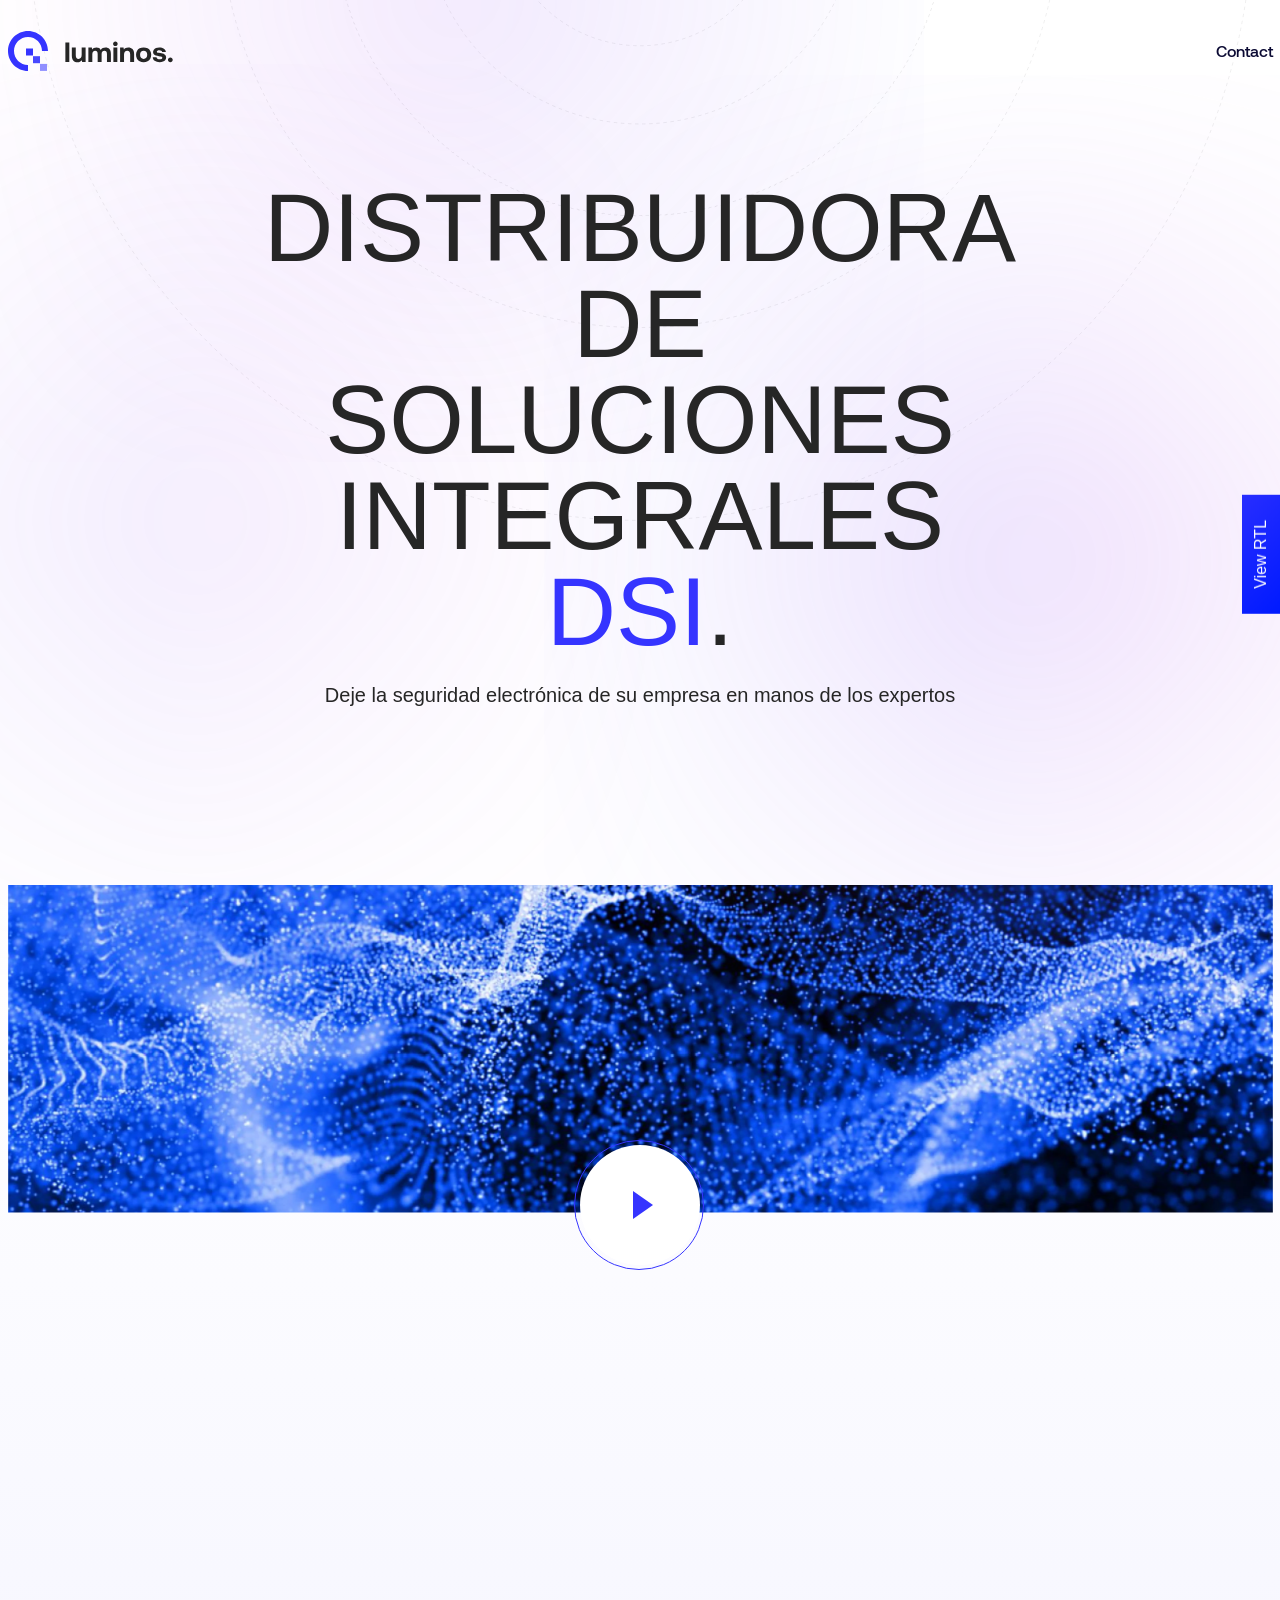
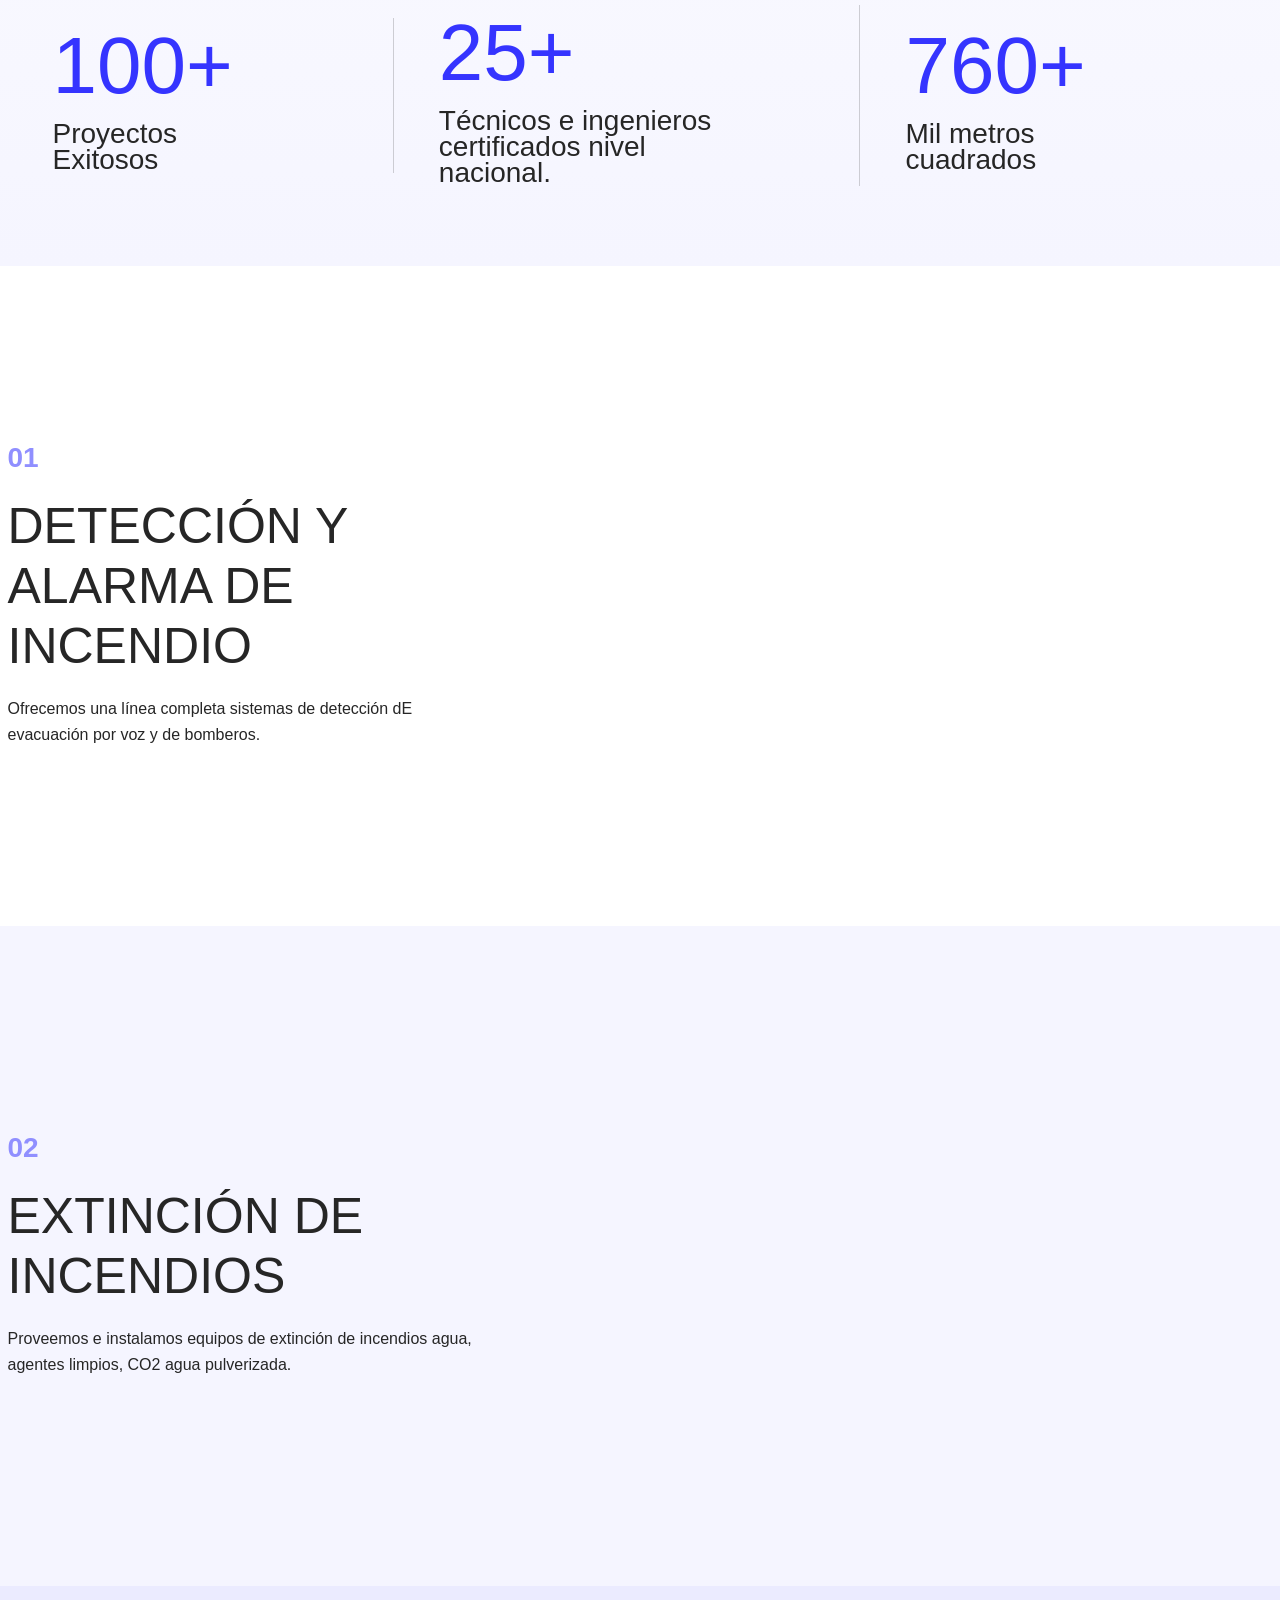
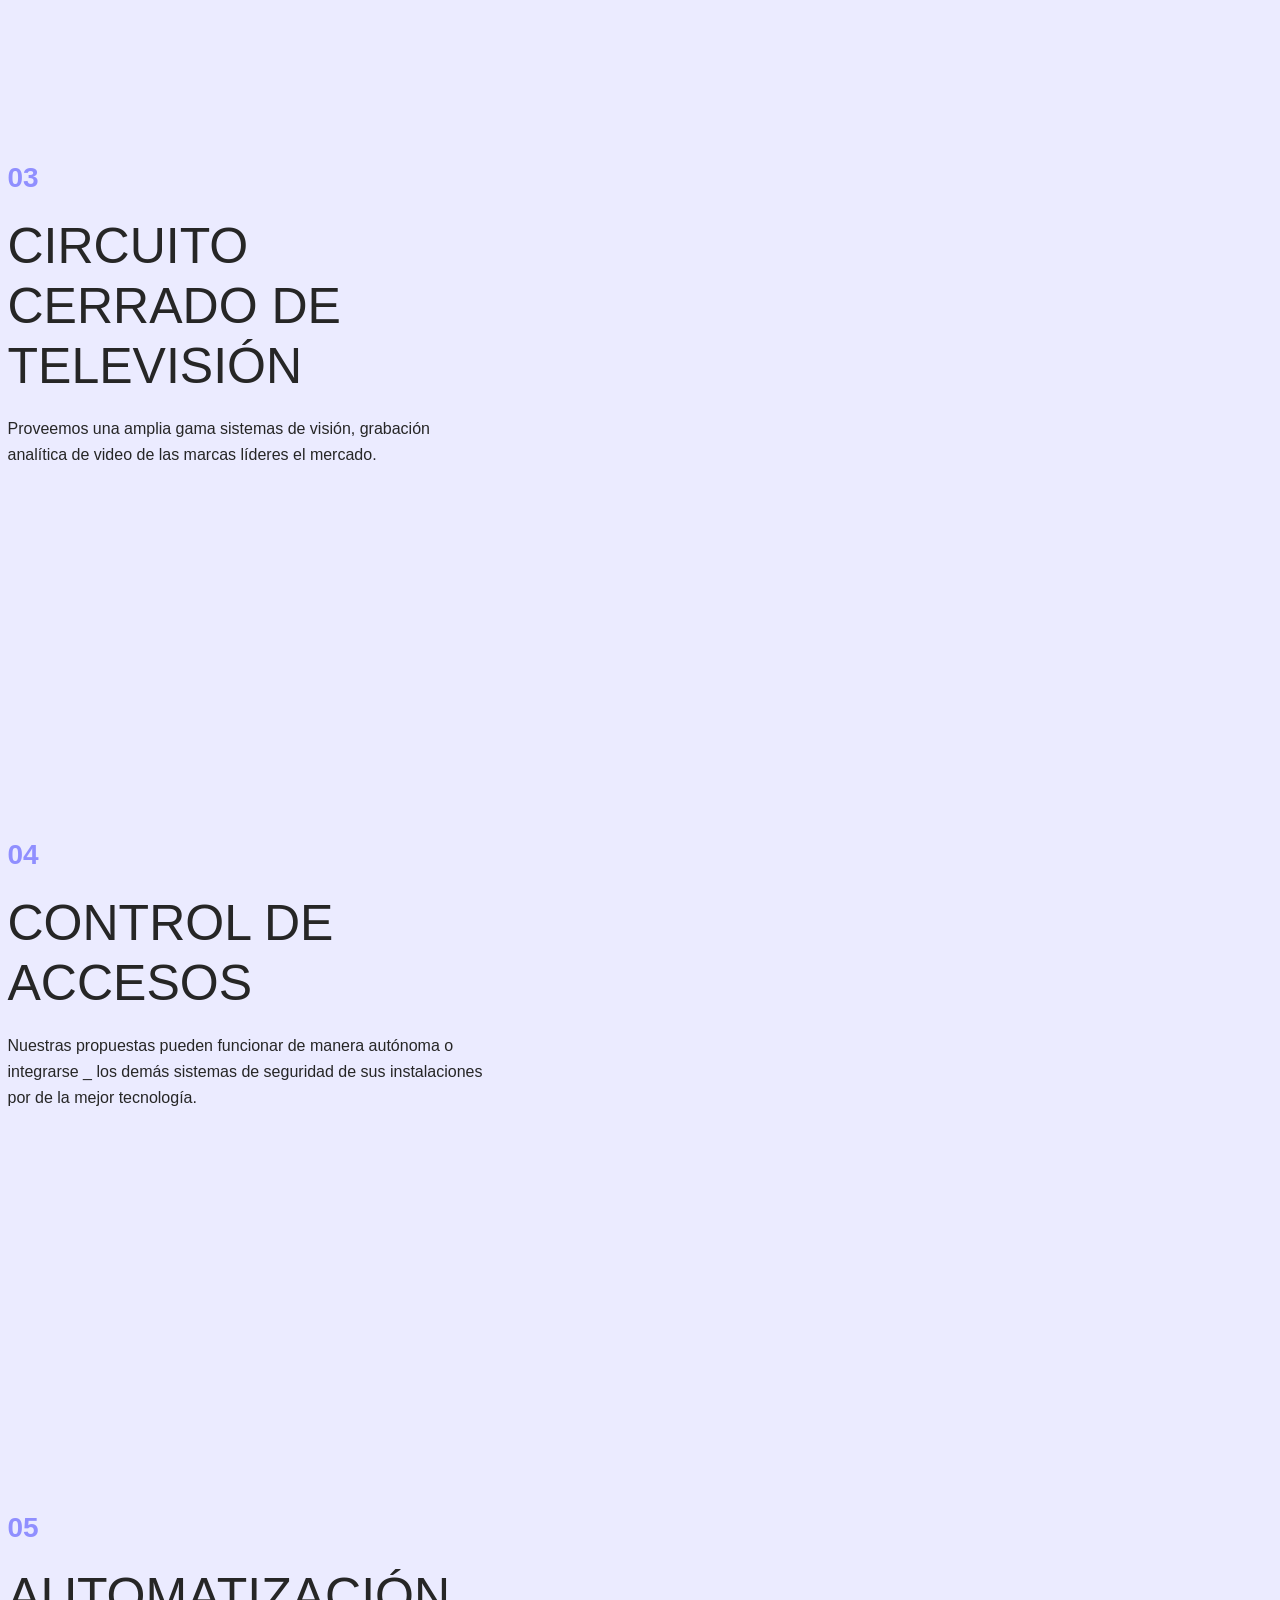
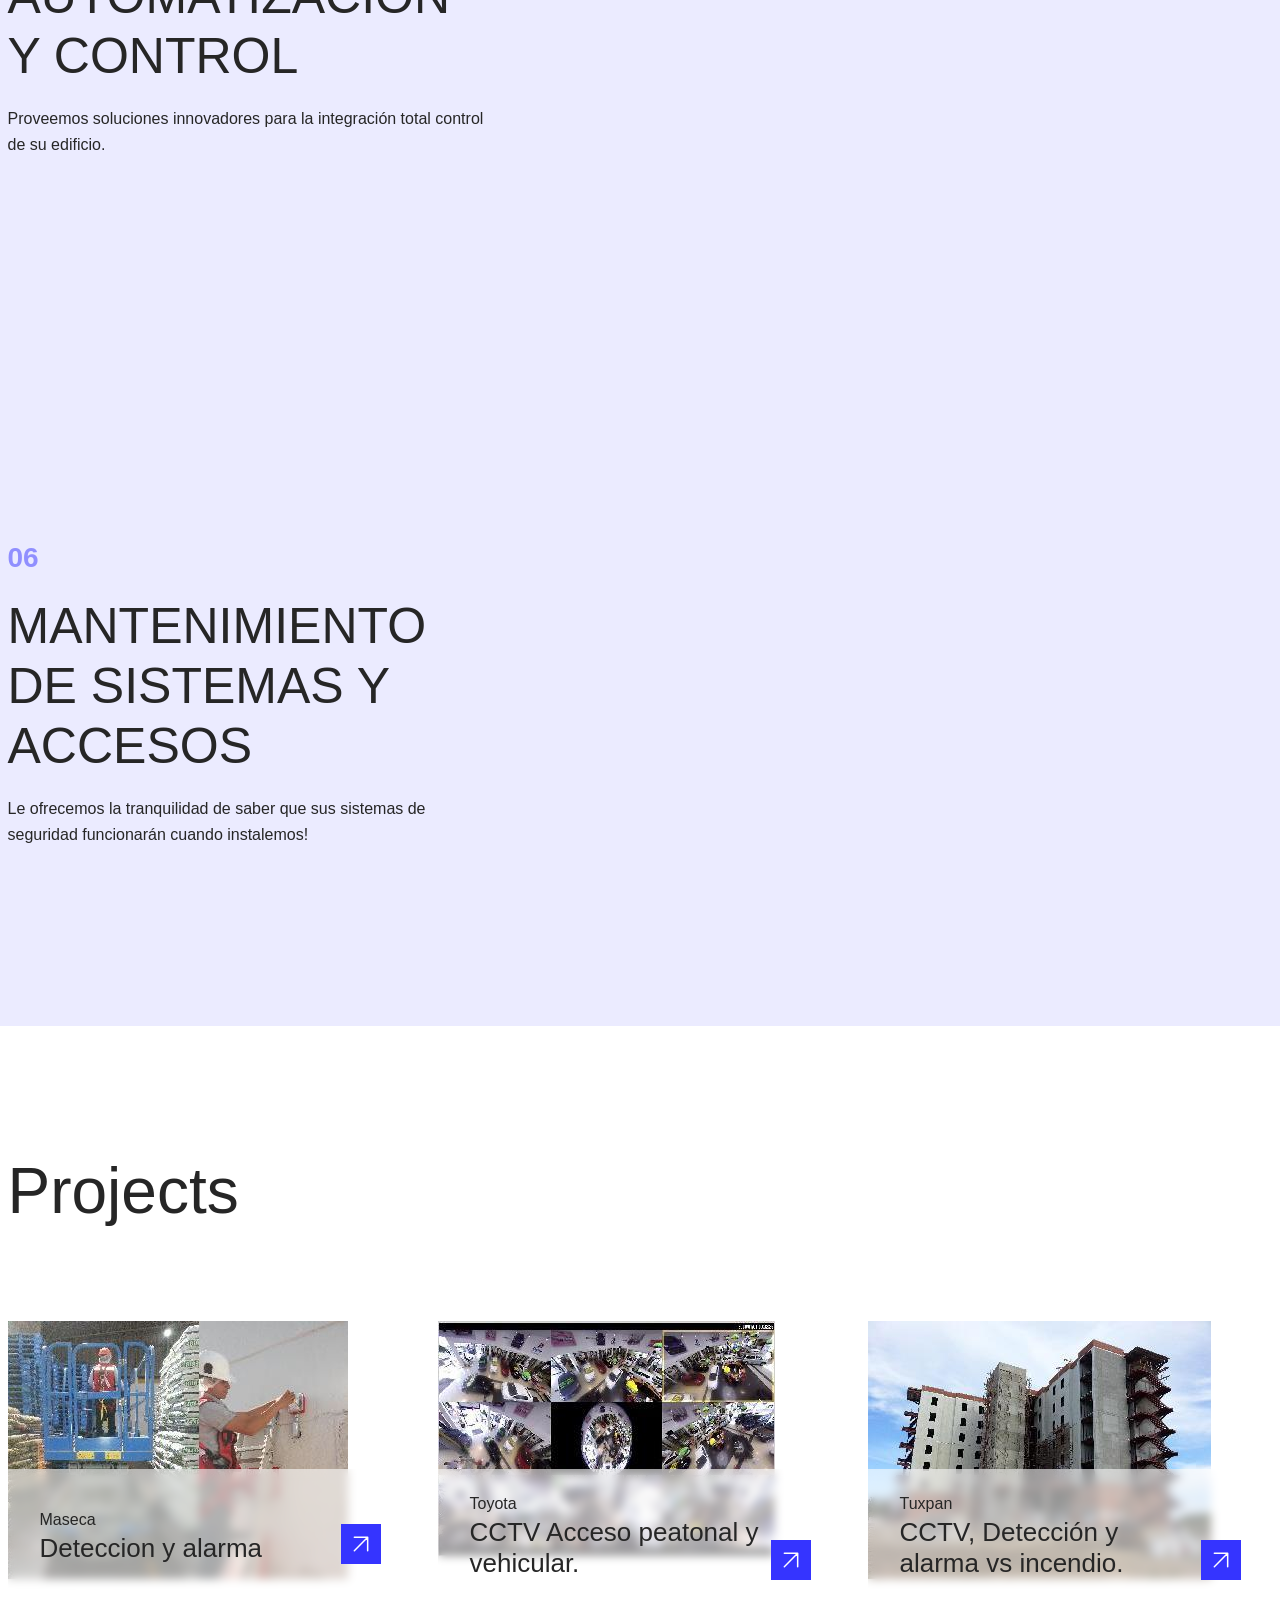
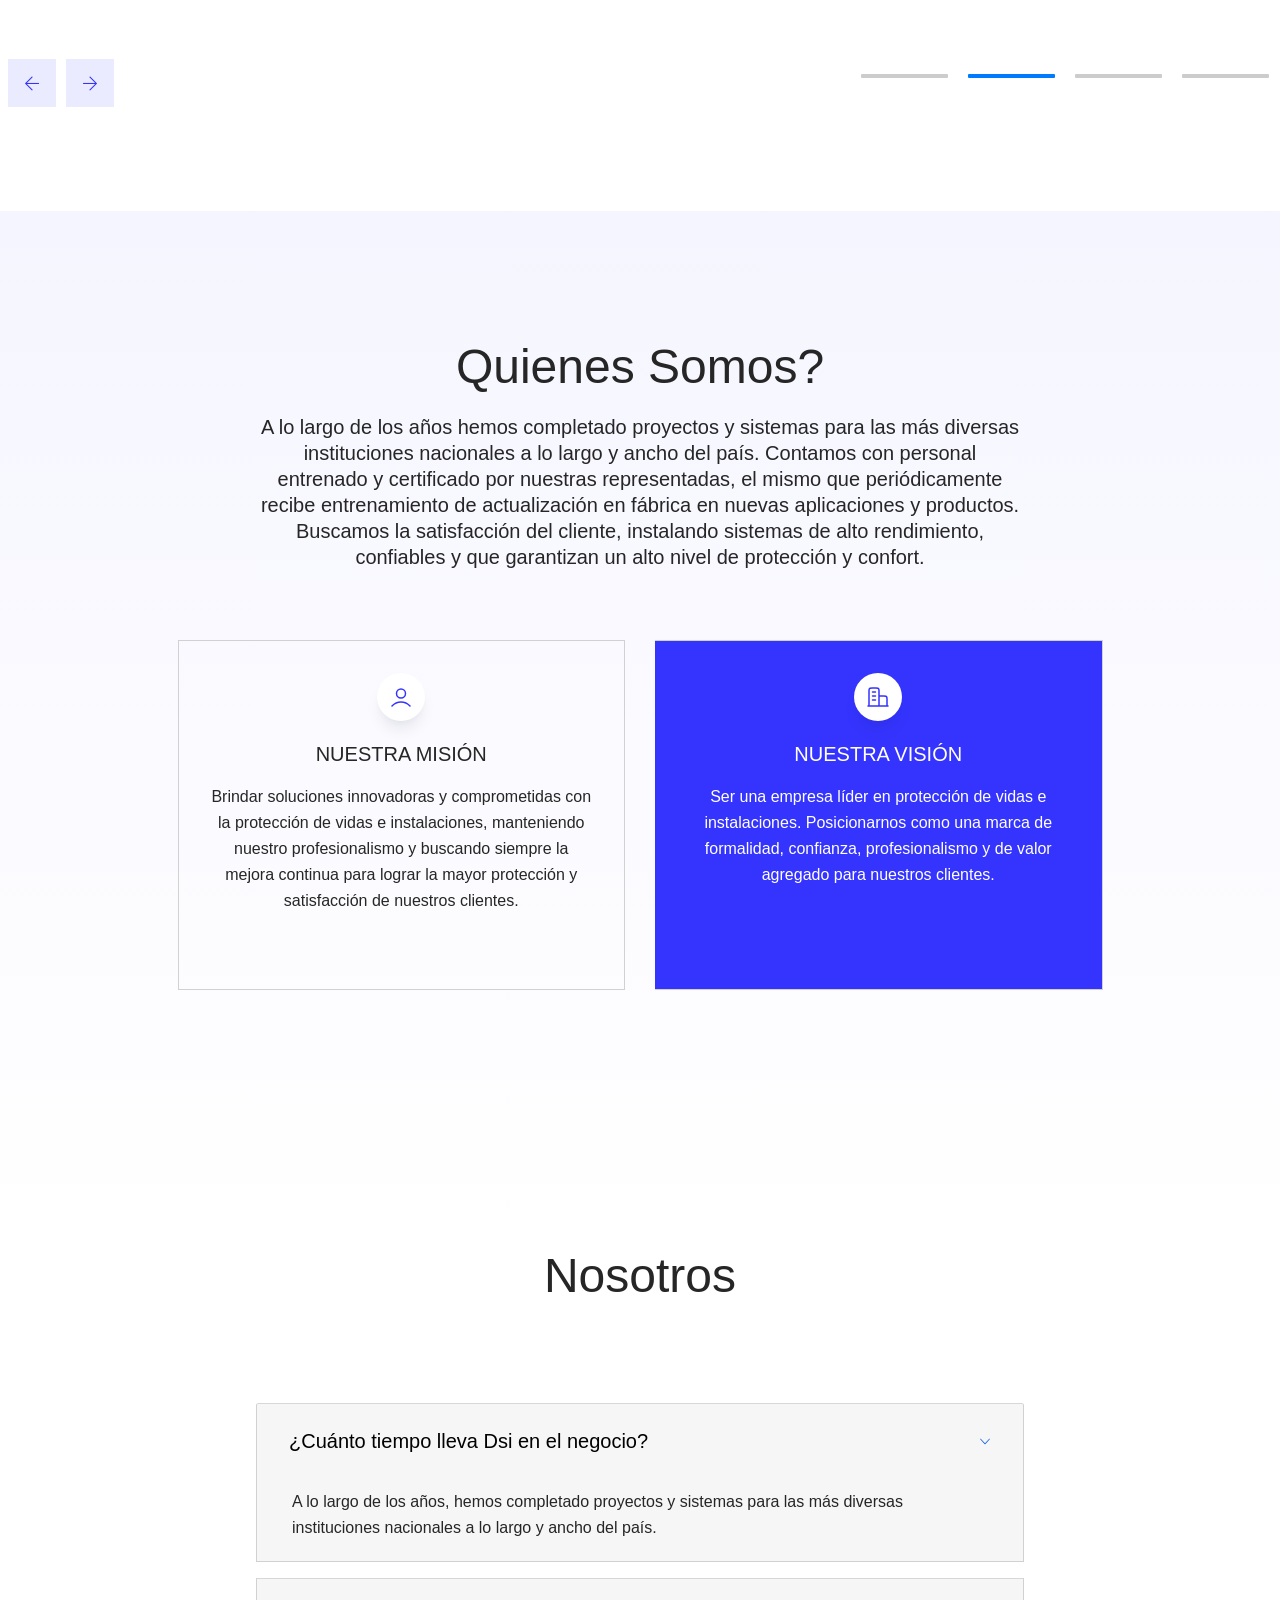
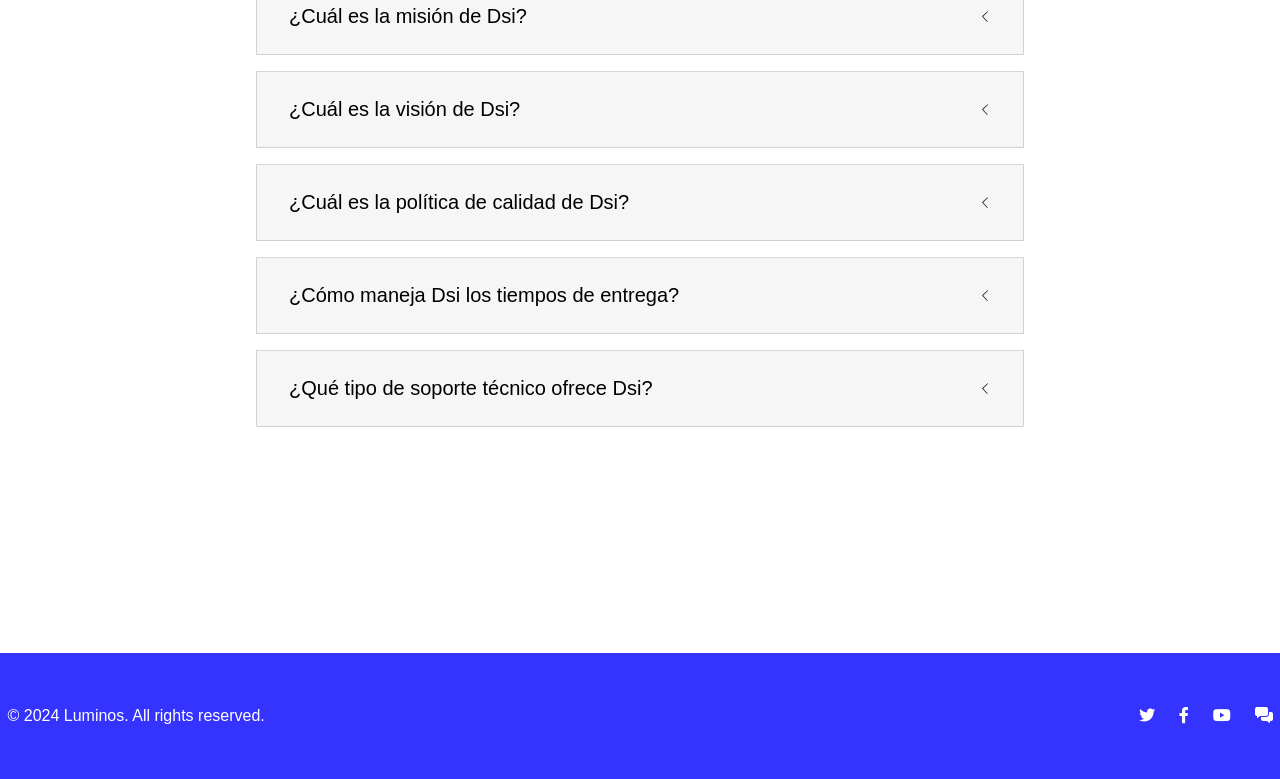
==== commit 97a9d53a: "a" ====
--- a/luminos-html/index.html
+++ b/luminos-html/index.html
@@ -461,9 +461,8 @@
             <div class="row">
                 <div class="col-lg-12">
                     <div class="text-center-title-bg-white">
-                        <h2 class="title">FAQ</h2>
-                        <p>Offers a unified platform that fosters innovation while providing end-to-end data management.
-                            See how we help your team solve today’s biggest challenges.</p>
+                        <h2 class="title">Nosotros</h2>
+                        
                     </div>
                 </div>
             </div>
@@ -475,14 +474,13 @@
                                 <h2 class="accordion-header">
                                     <button class="accordion-button" type="button" data-bs-toggle="collapse"
                                         data-bs-target="#collapseOne" aria-expanded="true" aria-controls="collapseOne">
-                                        How long has Luminous been in business?
+                                        ¿Cuánto tiempo lleva Dsi en el negocio?
                                     </button>
                                 </h2>
                                 <div id="collapseOne" class="accordion-collapse collapse show"
                                     data-bs-parent="#accordionExample">
                                     <div class="accordion-body">
-                                        Offers a unified platform that fosters innovation while providing end-to-end
-                                        data management. See how we help your team solve today’s biggest challenges.
+                                        A lo largo de los años, hemos completado proyectos y sistemas para las más diversas instituciones nacionales a lo largo y ancho del país.
                                     </div>
                                 </div>
                             </div>
@@ -490,14 +488,13 @@
                                 <h2 class="accordion-header">
                                     <button class="accordion-button collapsed" type="button" data-bs-toggle="collapse"
                                         data-bs-target="#collapseTwo" aria-expanded="false" aria-controls="collapseTwo">
-                                        What types of services does Luminous offer?
+                                        ¿Cuál es la misión de Dsi?
                                     </button>
                                 </h2>
                                 <div id="collapseTwo" class="accordion-collapse collapse"
                                     data-bs-parent="#accordionExample">
                                     <div class="accordion-body">
-                                        Offers a unified platform that fosters innovation while providing end-to-end
-                                        data management. See how we help your team solve today’s biggest challenges.
+                                        Brindar soluciones innovadoras y comprometidas con la protección de vidas e instalaciones, manteniendo nuestro profesionalismo y buscando siempre la mejora continua para lograr la mayor protección y satisfacción de nuestros clientes.
                                     </div>
                                 </div>
                             </div>
@@ -506,14 +503,13 @@
                                     <button class="accordion-button collapsed" type="button" data-bs-toggle="collapse"
                                         data-bs-target="#collapseThree" aria-expanded="false"
                                         aria-controls="collapseThree">
-                                        Does Luminous work with small businesses or only large enterprises?
+                                        ¿Cuál es la visión de Dsi?
                                     </button>
                                 </h2>
                                 <div id="collapseThree" class="accordion-collapse collapse"
                                     data-bs-parent="#accordionExample">
                                     <div class="accordion-body">
-                                        Offers a unified platform that fosters innovation while providing end-to-end
-                                        data management. See how we help your team solve today’s biggest challenges.
+                                        Ser una empresa líder en protección de vidas e instalaciones. Posicionarnos como una marca de formalidad, confianza, profesionalismo y de valor agregado para nuestros clientes.
                                     </div>
                                 </div>
                             </div>
@@ -522,14 +518,13 @@
                                     <button class="accordion-button collapsed" type="button" data-bs-toggle="collapse"
                                         data-bs-target="#collapseFour" aria-expanded="false"
                                         aria-controls="collapseFour">
-                                        What technologies does Luminous specialize in?
+                                        ¿Cuál es la política de calidad de Dsi?
                                     </button>
                                 </h2>
                                 <div id="collapseFour" class="accordion-collapse collapse"
                                     data-bs-parent="#accordionExample">
                                     <div class="accordion-body">
-                                        Offers a unified platform that fosters innovation while providing end-to-end
-                                        data management. See how we help your team solve today’s biggest challenges.
+                                        Nuestra política de calidad expresa nuestro firme compromiso con los clientes. La satisfacción depende de sus requerimientos y expectativas en la implementación de los Sistemas de Seguridad y Automatización.
                                     </div>
                                 </div>
                             </div>
@@ -538,14 +533,13 @@
                                     <button class="accordion-button collapsed" type="button" data-bs-toggle="collapse"
                                         data-bs-target="#collapseFive" aria-expanded="false"
                                         aria-controls="collapseFive">
-                                        How does Luminous stay up-to-date with the latest technology trends?
+                                        ¿Cómo maneja Dsi los tiempos de entrega?
                                     </button>
                                 </h2>
                                 <div id="collapseFive" class="accordion-collapse collapse"
                                     data-bs-parent="#accordionExample">
                                     <div class="accordion-body">
-                                        Offers a unified platform that fosters innovation while providing end-to-end
-                                        data management. See how we help your team solve today’s biggest challenges.
+                                        Nos enfocamos en entregar soluciones que cumplan con los plazos establecidos, garantizando la implementación de sistemas de seguridad y automatización de alta calidad.
                                     </div>
                                 </div>
                             </div>
@@ -553,14 +547,13 @@
                                 <h2 class="accordion-header">
                                     <button class="accordion-button collapsed" type="button" data-bs-toggle="collapse"
                                         data-bs-target="#collapseSix" aria-expanded="false" aria-controls="collapseSix">
-                                        How do I get started with Luminous?
+                                        ¿Qué tipo de soporte técnico ofrece Dsi?
                                     </button>
                                 </h2>
                                 <div id="collapseSix" class="accordion-collapse collapse"
                                     data-bs-parent="#accordionExample">
                                     <div class="accordion-body">
-                                        Offers a unified platform that fosters innovation while providing end-to-end
-                                        data management. See how we help your team solve today’s biggest challenges.
+                                        Ofrecemos soporte técnico especializado para todos los sistemas instalados. Nuestro equipo está disponible para resolver cualquier incidencia y realizar mantenimientos preventivos o correctivos, asegurando la operatividad continua y la protección que nuestros clientes necesitan.
                                     </div>
                                 </div>
                             </div>
@@ -571,9 +564,7 @@
         </div>
         <div class="container pt--80 pt_md--60 pt_sm--40 faq-bottom-section-text">
             <div class="row">
-                <div class="col-lg-12 text-center">
-                    <p>Still have a question? <a href="free-consultation.html">Feel free to ask</a></p>
-                </div>
+                
             </div>
         </div>
     </div>
@@ -581,7 +572,7 @@
 
 
     <!-- rts-blog area start -->
-    <div class="rts-section-gap rts-blog-area-5">
+    <!-- <div class="rts-section-gap rts-blog-area-5">
         <div class="container">
             <div class="row">
                 <div class="col-lg-12 mb--25">
@@ -661,12 +652,12 @@
                 </div>
             </div>
         </div>
-    </div>
+    </div> -->
     <!-- rts-blog area end -->
 
 
     <!-- contact area start -->
-    <div class="contact-area-start rts-section-gap bg_color-dark-5">
+    <!-- <div class="contact-area-start rts-section-gap bg_color-dark-5">
         <div class="container">
             <div class="row">
                 <div class="col-lg-12">
@@ -744,7 +735,7 @@
                 </div>
             </div>
         </div>
-    </div>
+    </div> -->
     <!-- contact area end -->
 
 
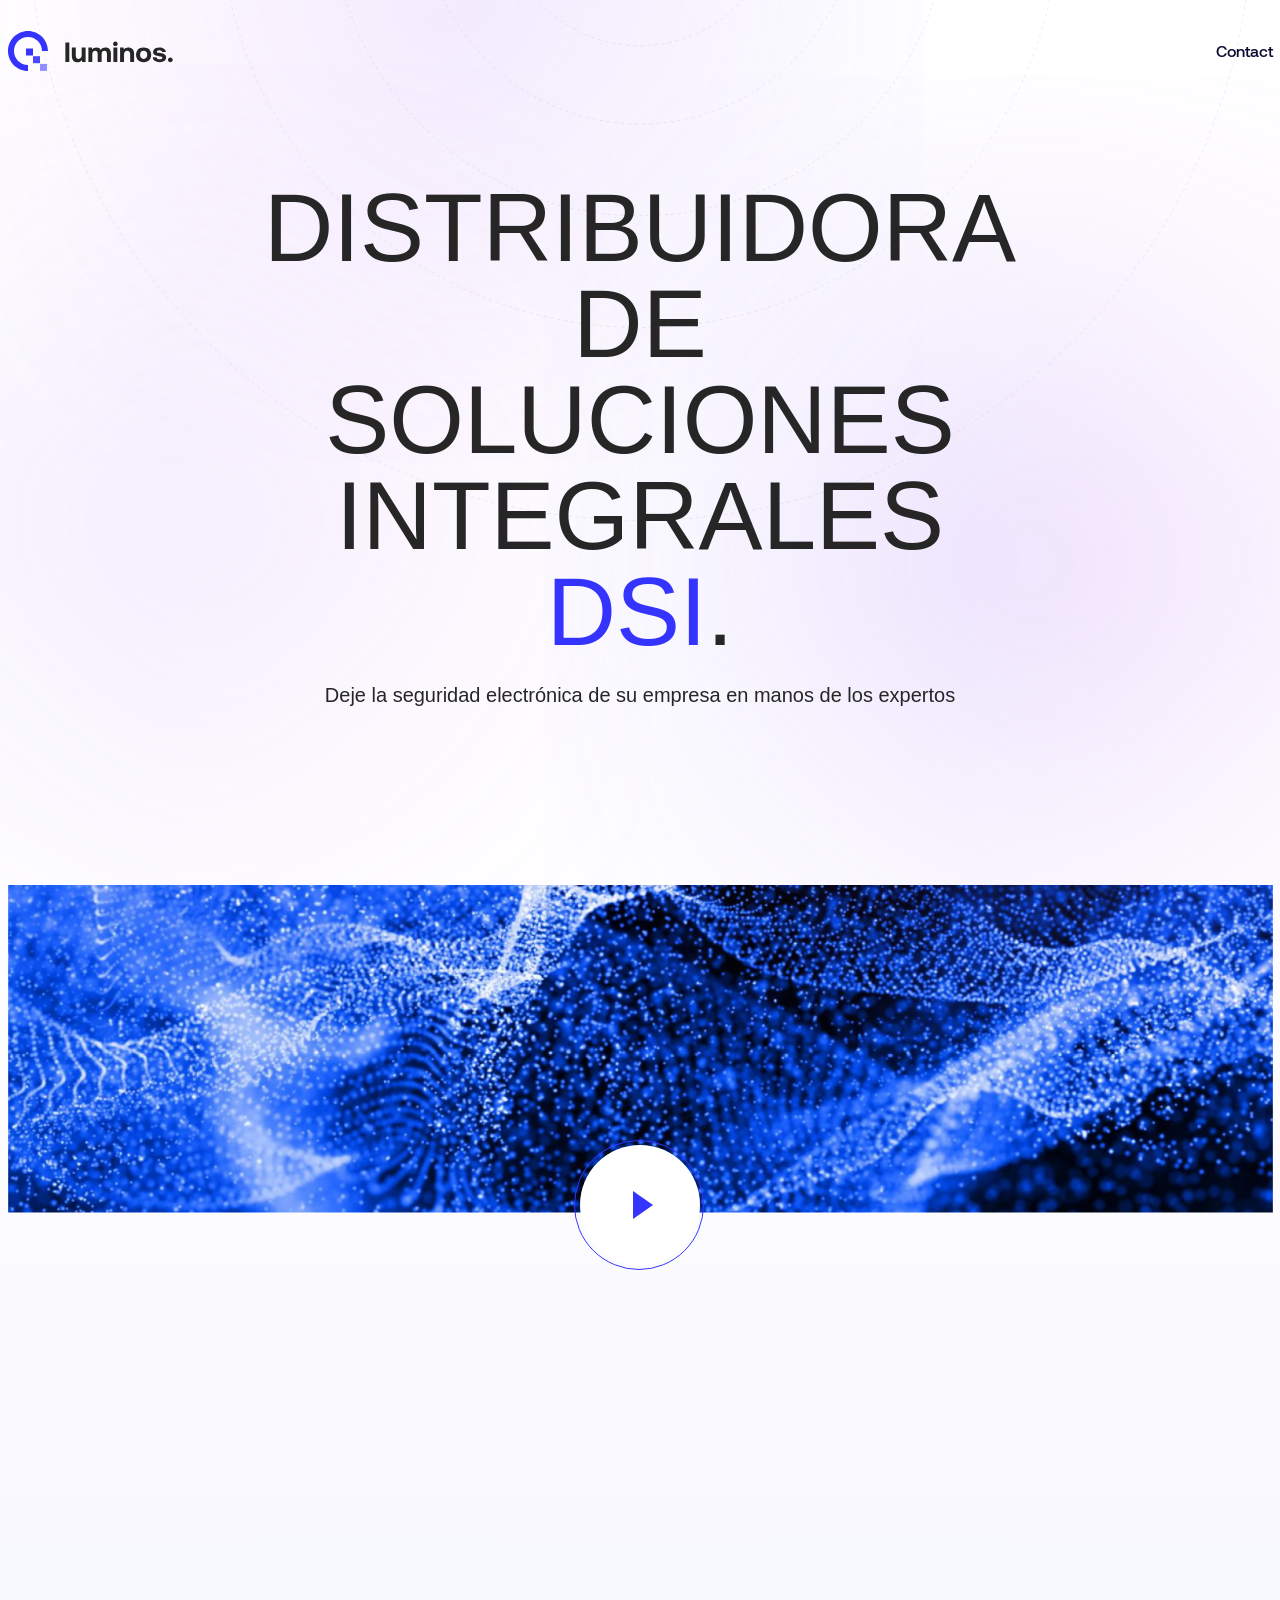
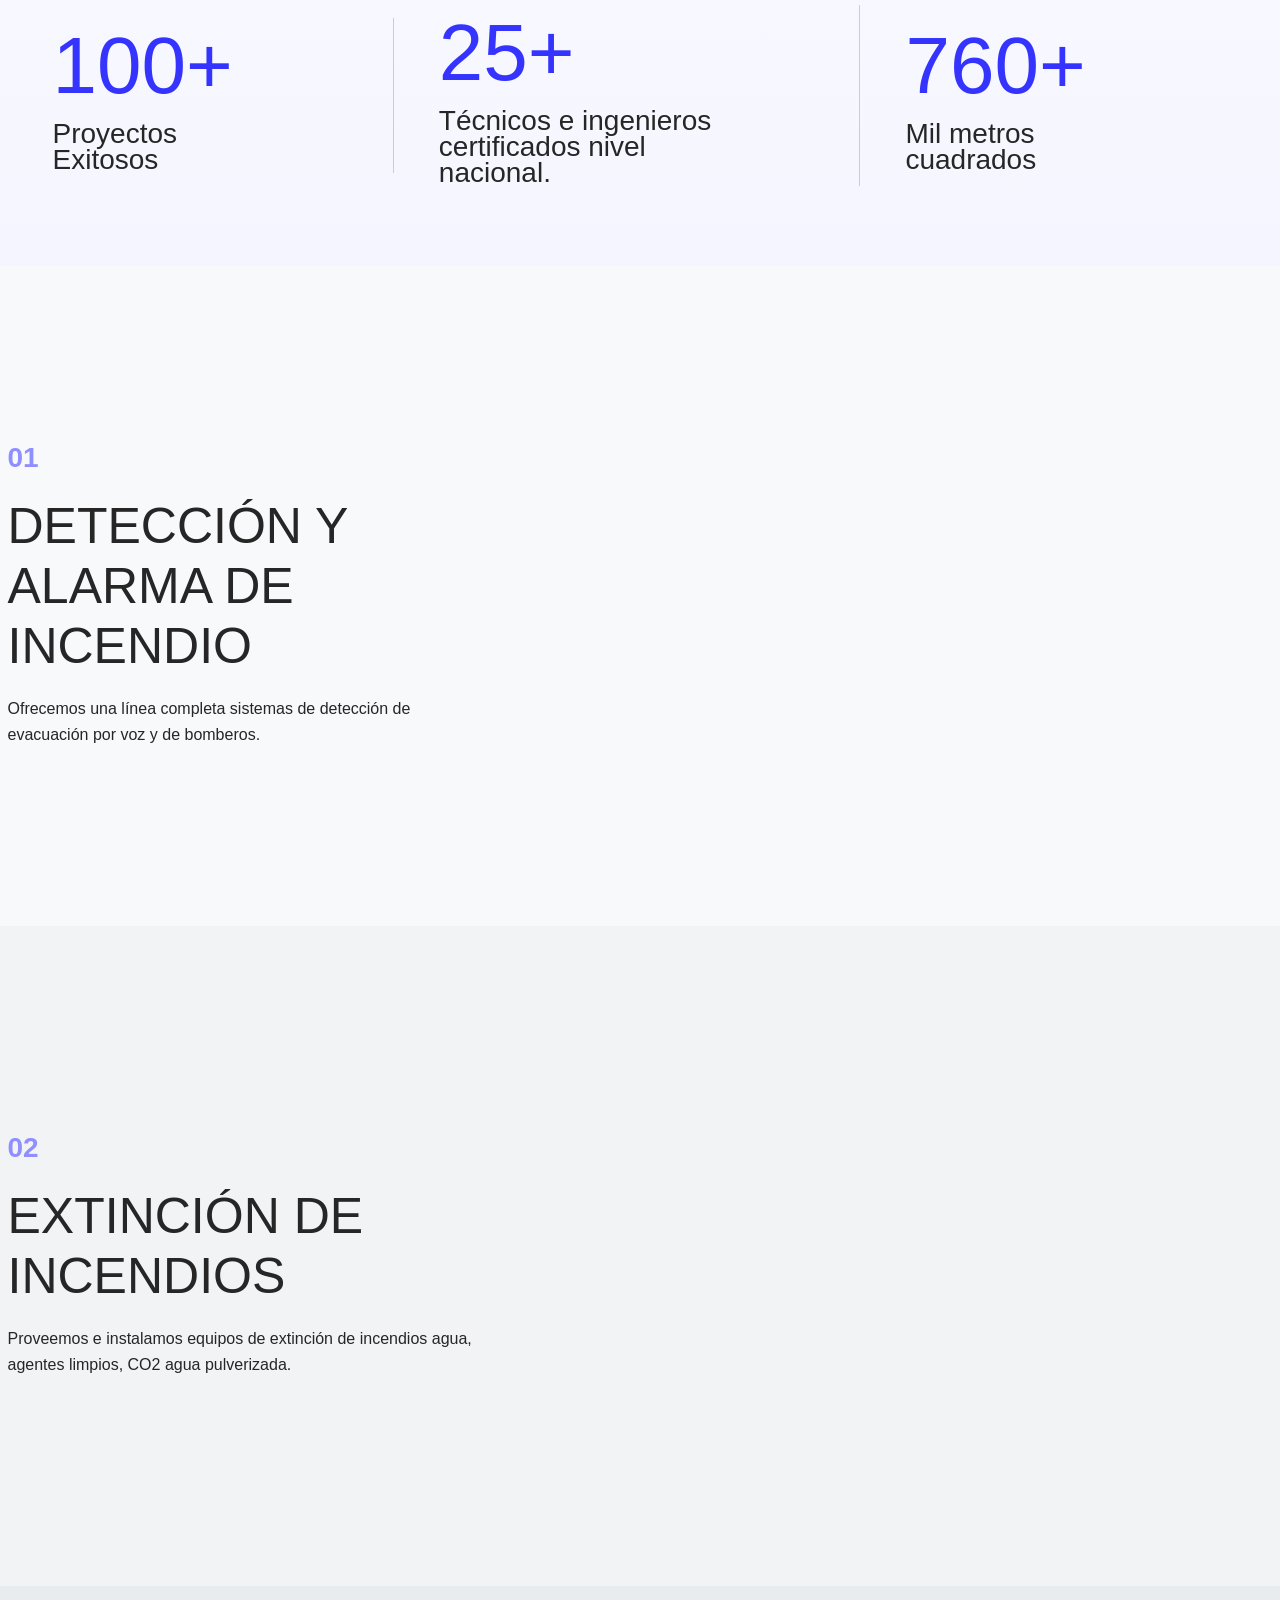
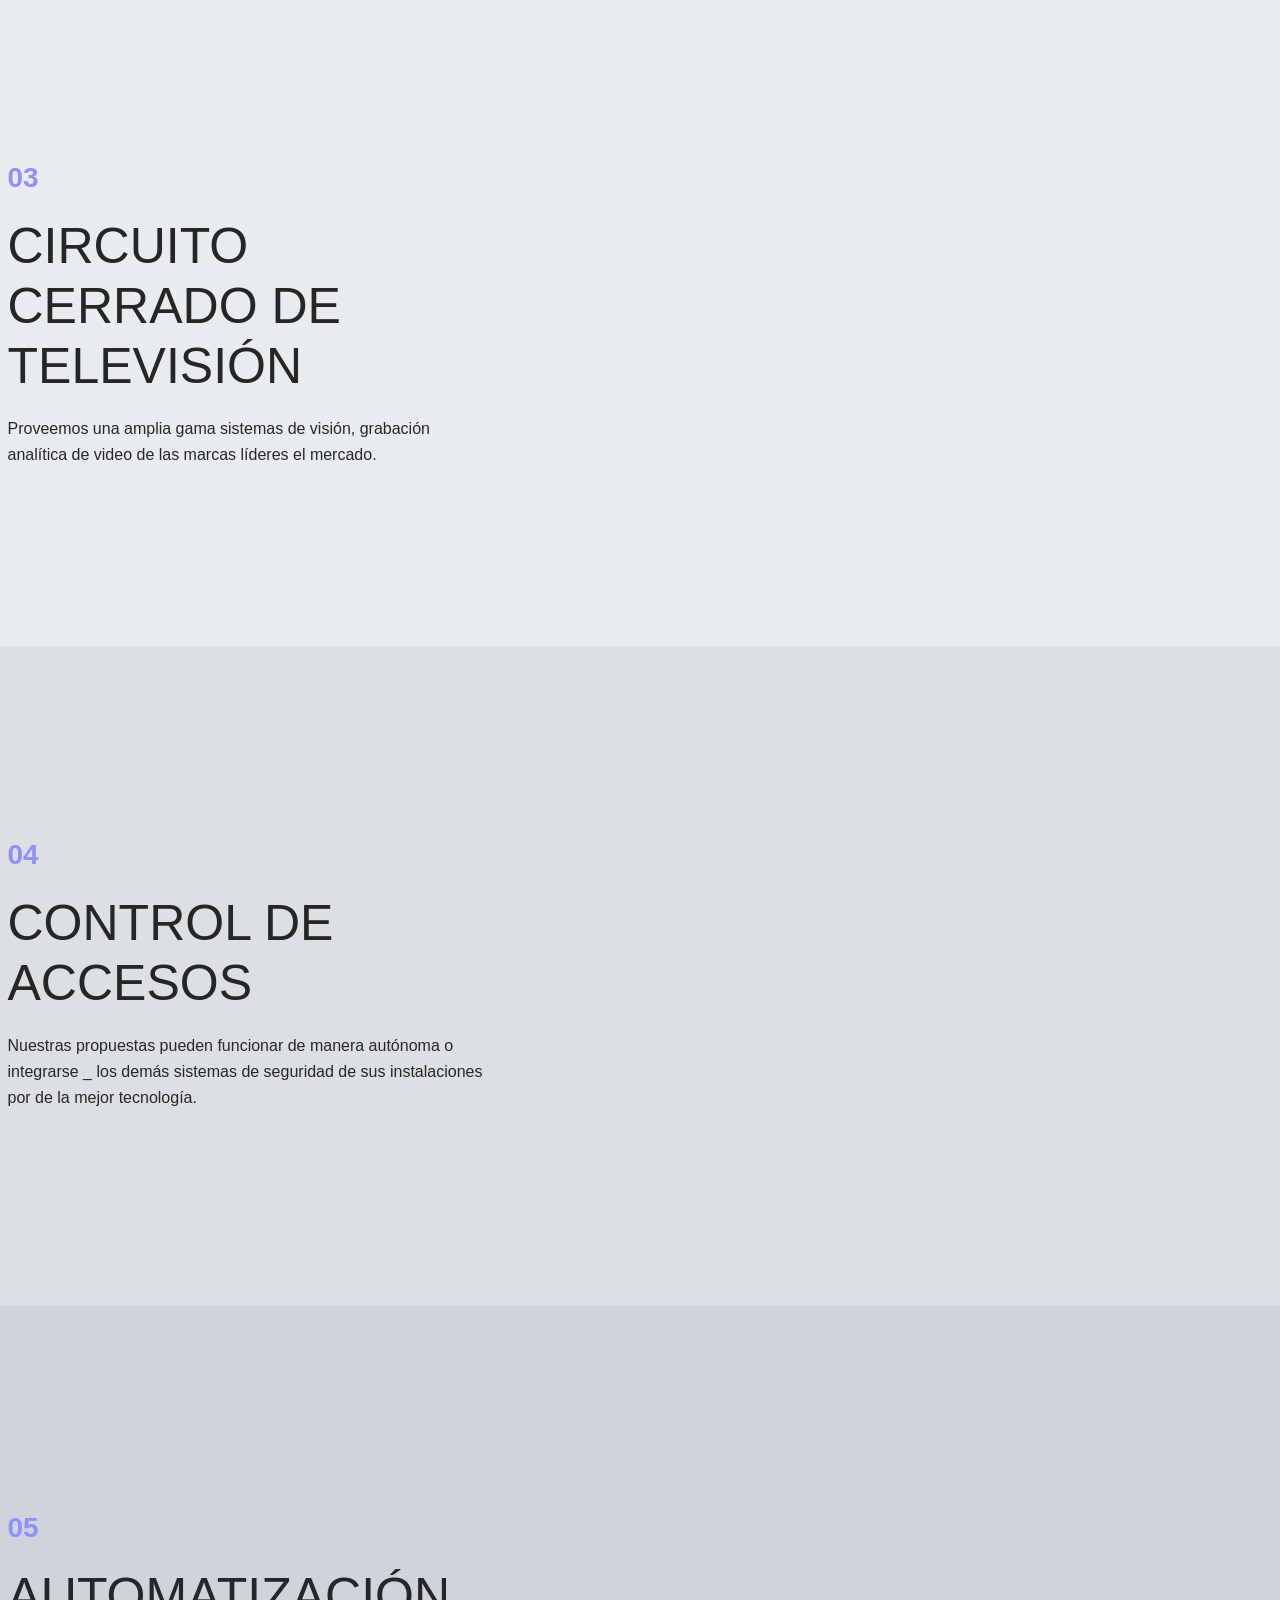
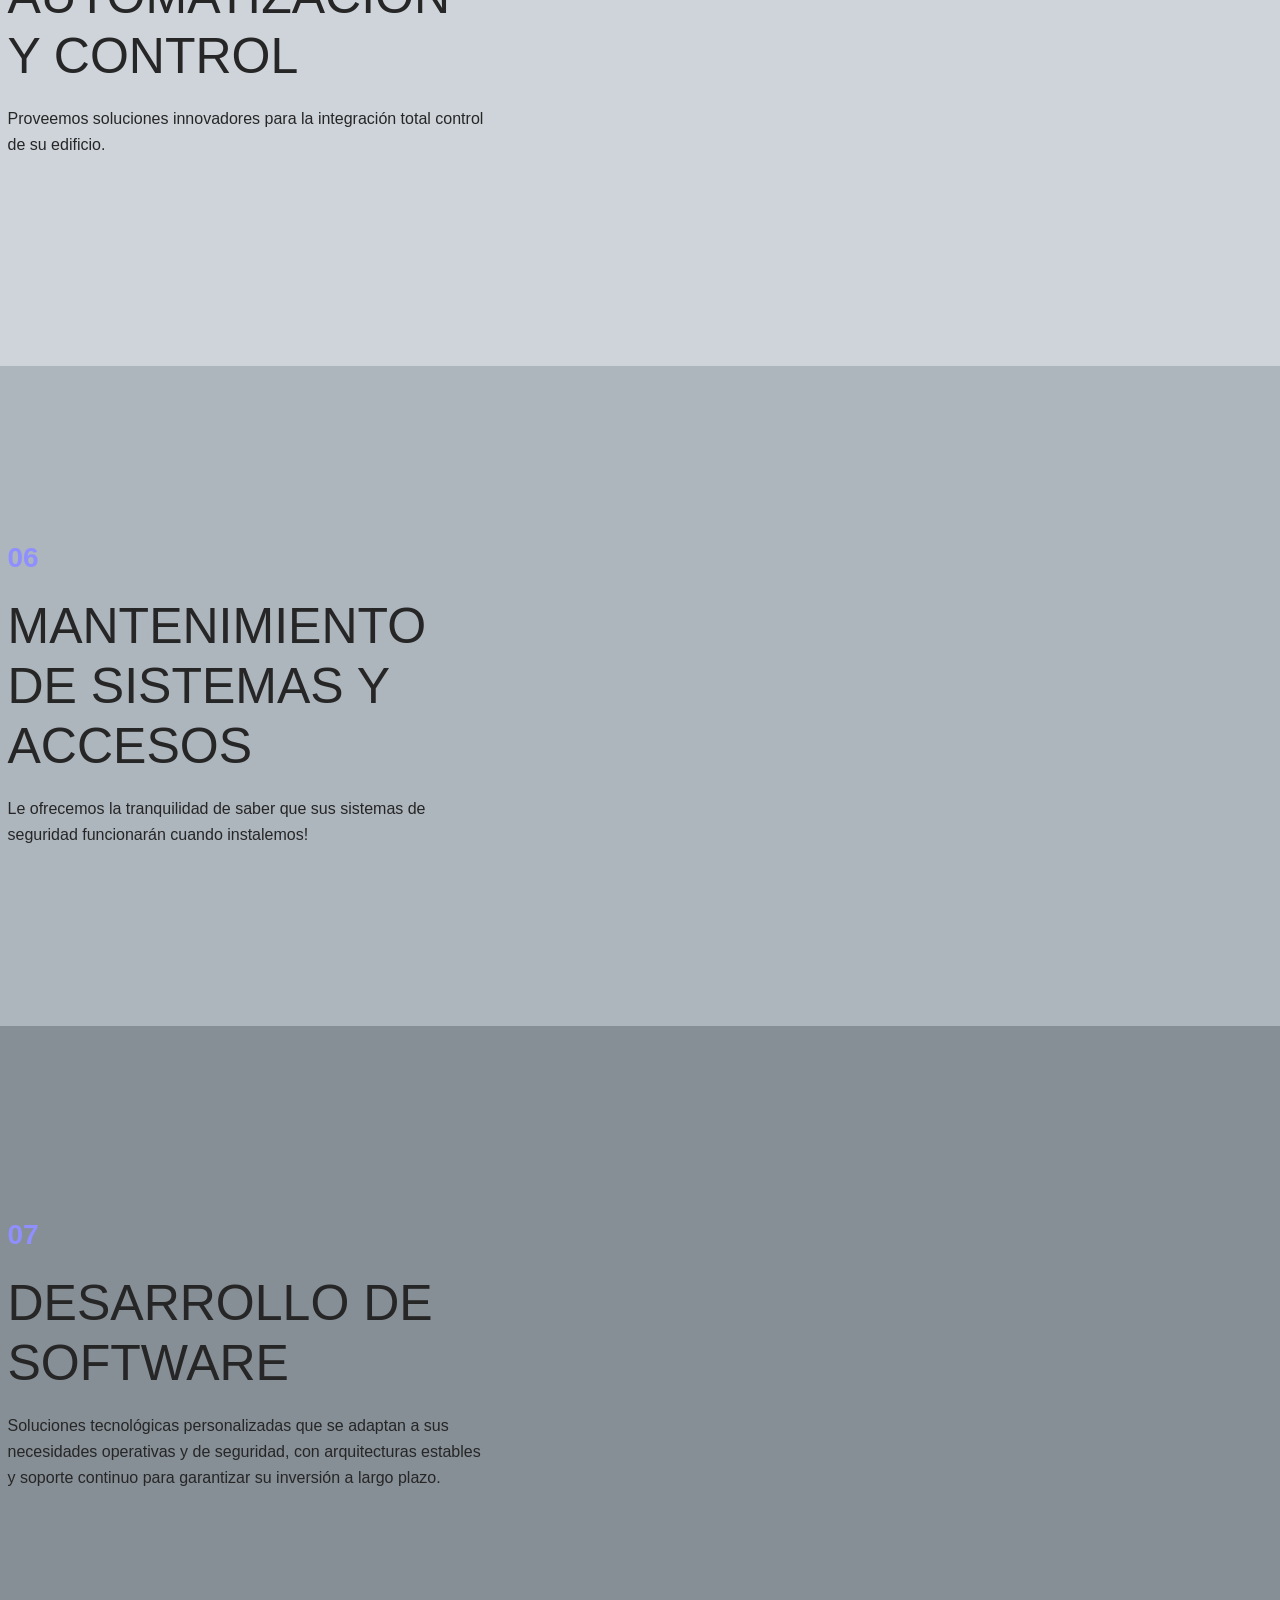
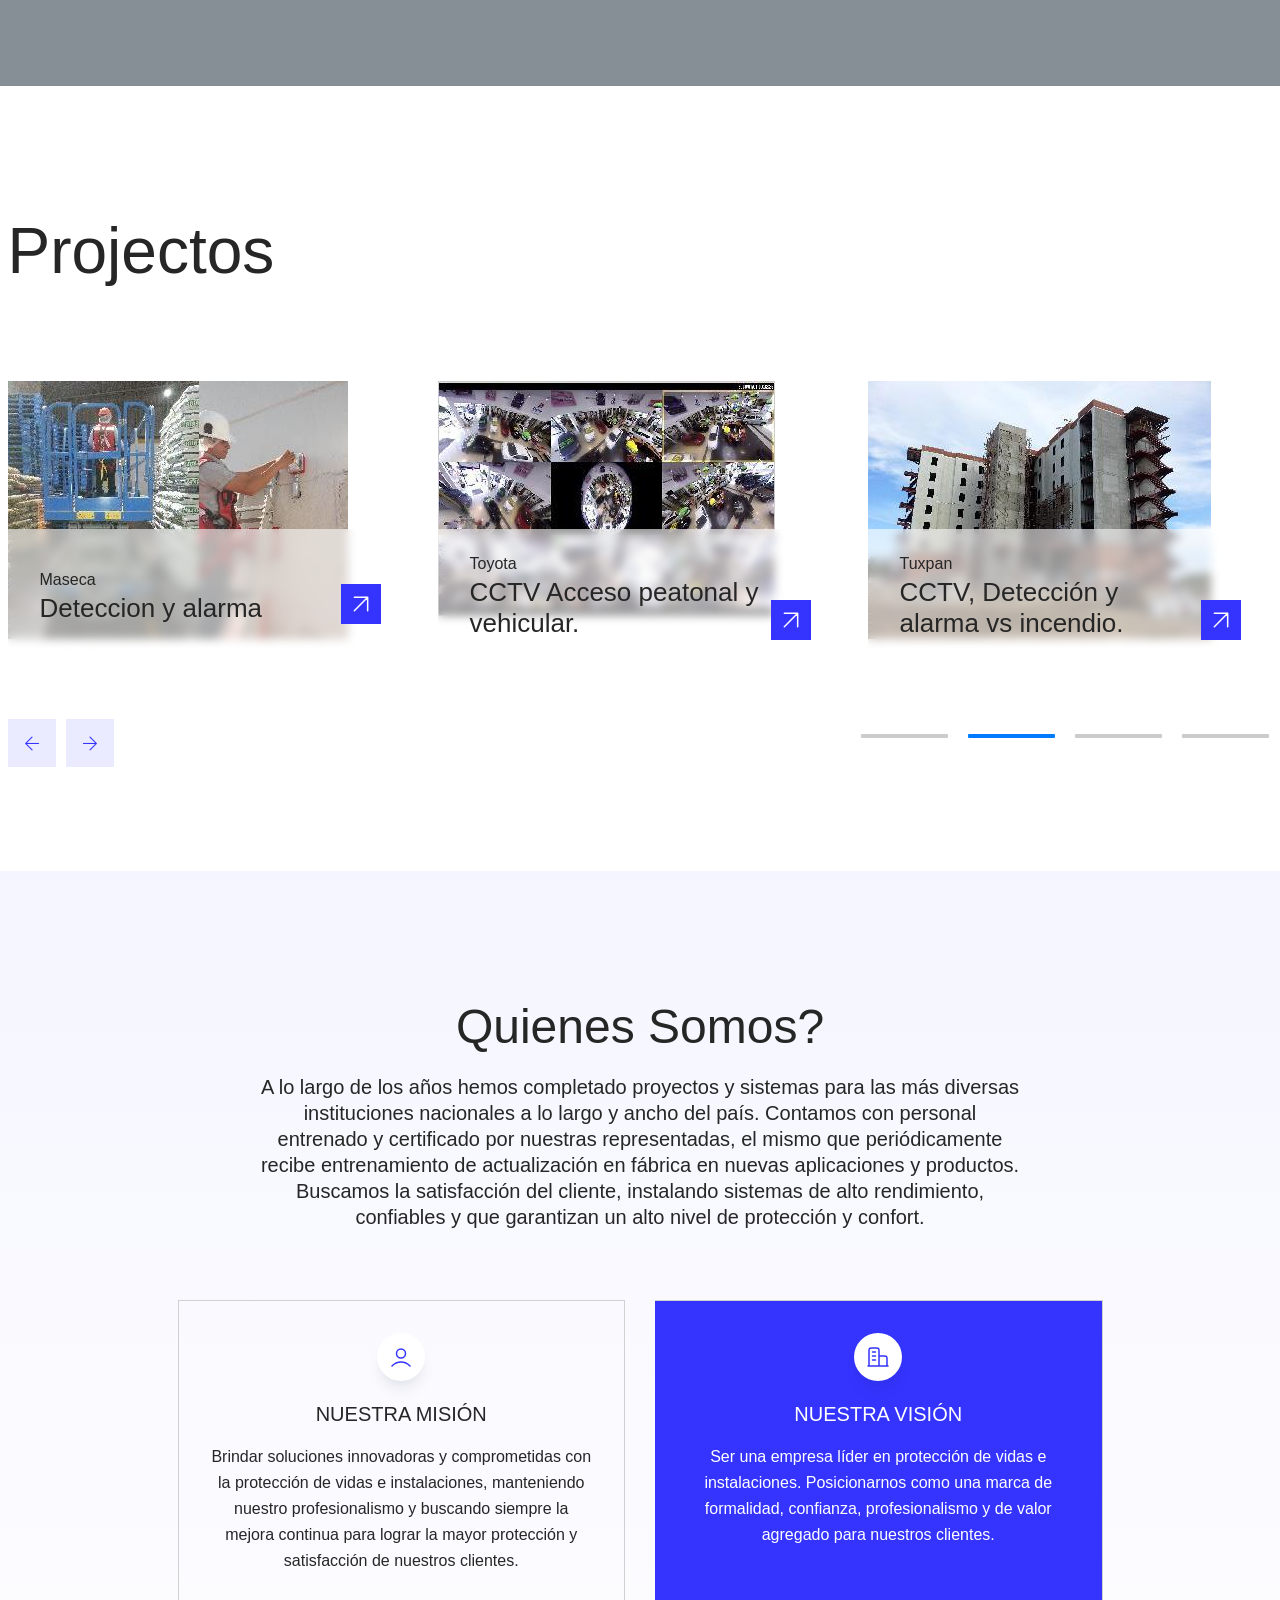
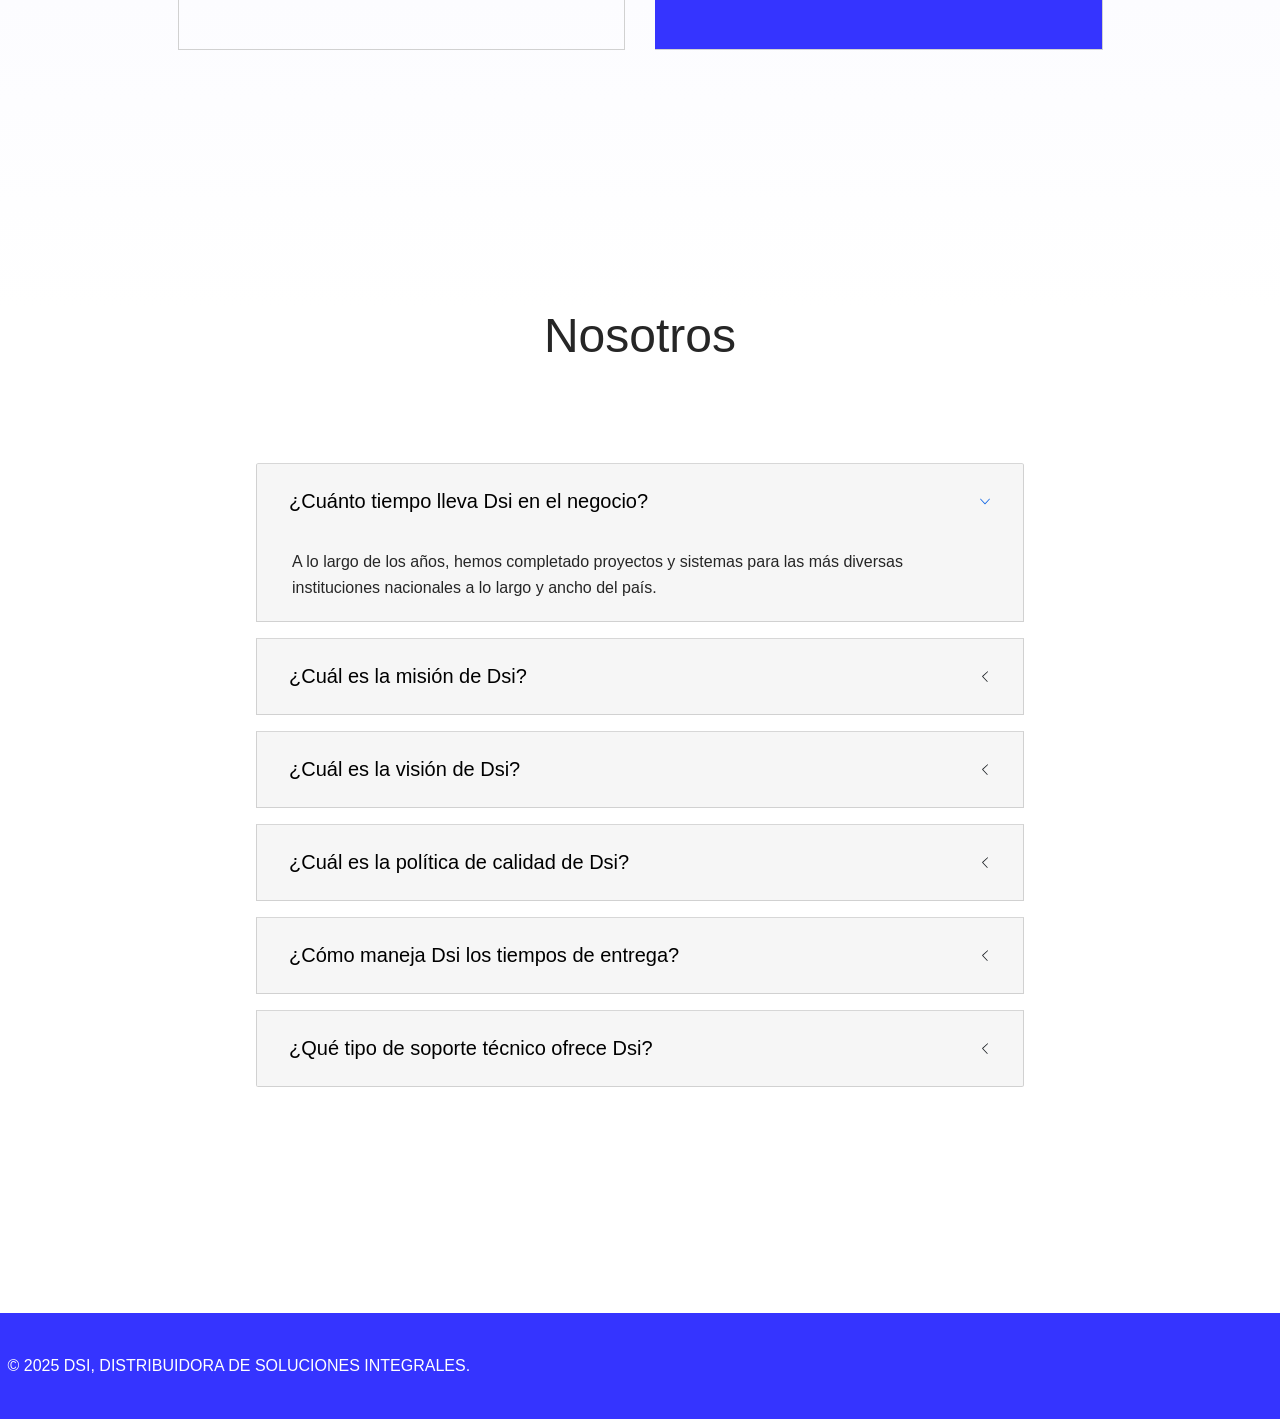
==== commit 3e57696b: "a" ====
--- a/luminos-html/index.html
+++ b/luminos-html/index.html
@@ -130,7 +130,7 @@
     <div class="service-sticky-wrapper-main">
 
         <!-- rts-serice area start -->
-        <div class="rts-service-area service-section-area ptb--80">
+        <div class="rts-service-area service-section-area ptb--80 bg-gradient-100 ">
             <div class="container">
                 <div class="row">
                     <div class="col-lg-12">
@@ -139,12 +139,12 @@
                                 <span>01</span>
                                 <h3 class="title">DETECCIÓN Y ALARMA DE INCENDIO</h3>
                                 <p class="disc">
-                                    Ofrecemos una línea completa sistemas de detección dE evacuación por voz y de bomberos.
+                                    Ofrecemos una línea completa sistemas de detección de evacuación por voz y de bomberos.
                                 </p>
                                 <!-- <a href="#" class="rts-btn btn-primary btn-bold">Start Your Transformation</a> -->
                             </div>
                             <div class="right-area-thumbnail jarallax jara-mask-1">
-                                <img class="jarallax-img" src="assets/images/service/01.webp" alt="service">
+                                <img class="jarallax-img" src="assets/images/dsiimages/deteccionincendios.jpg" alt="service">
                             </div>
                         </div>
                     </div>
@@ -154,7 +154,7 @@
         </div>
         <!-- rts-serice area end -->
         <!-- rts-serice area start -->
-        <div class="rts-service-area service-section-area ptb--80 bg-gradient-5">
+        <div class="rts-service-area service-section-area ptb--80 bg-gradient-200 ">
             <div class="container">
                 <div class="row">
                     <div class="col-lg-12">
@@ -168,7 +168,7 @@
                                 <!-- <a href="#" class="rts-btn btn-primary btn-bold">Start Your Transformation</a> -->
                             </div>
                             <div class="right-area-thumbnail jarallax jara-mask-1">
-                                <img class="jarallax-img" src="assets/images/service/02.webp" alt="service">
+                                <img class="jarallax-img" src="assets/images/dsiimages/incendios.webp" alt="service">
                             </div>
                         </div>
                     </div>
@@ -178,7 +178,7 @@
         </div>
         <!-- rts-serice area end -->
         <!-- rts-serice area start -->
-        <div class="rts-service-area service-section-area ptb--80 bg-gradient-5-bold">
+        <div class="rts-service-area service-section-area ptb--80 bg-gradient-300 ">
             <div class="container">
                 <div class="row">
                     <div class="col-lg-12">
@@ -192,7 +192,7 @@
                                 <!-- <a href="#" class="rts-btn btn-primary btn-bold">Start Your Transformation</a> -->
                             </div>
                             <div class="right-area-thumbnail jarallax jara-mask-1">
-                                <img class="jarallax-img" src="assets/images/service/03.webp" alt="service">
+                                <img class="jarallax-img" src="assets/images/dsiimages/images-cctv_in-895x530.jpg" alt="service">
                             </div>
                         </div>
                     </div>
@@ -200,7 +200,7 @@
              
             </div>
         </div>
-        <div class="rts-service-area service-section-area ptb--80 bg-gradient-5-bold">
+        <div class="rts-service-area service-section-area ptb--80 bg-gradient-400 ">
             <div class="container">
                 <div class="row">
                     <div class="col-lg-12">
@@ -213,7 +213,7 @@
                                 <!-- <a href="#" class="rts-btn btn-primary btn-bold">Start Your Transformation</a> -->
                             </div>
                             <div class="right-area-thumbnail jarallax jara-mask-1">
-                                <img class="jarallax-img" src="assets/images/service/03.webp" alt="service">
+                                <img class="jarallax-img" src="assets/images/dsiimages/controlacceso.jpg" alt="service">
                             </div>
                         </div>
                     </div>
@@ -221,7 +221,7 @@
              
             </div>
         </div>
-        <div class="rts-service-area service-section-area ptb--80 bg-gradient-5-bold">
+        <div class="rts-service-area service-section-area ptb--80 bg-gradient-500 ">
             <div class="container">
                 <div class="row">
                     <div class="col-lg-12">
@@ -234,7 +234,7 @@
                                 <!-- <a href="#" class="rts-btn btn-primary btn-bold">Start Your Transformation</a> -->
                             </div>
                             <div class="right-area-thumbnail jarallax jara-mask-1">
-                                <img class="jarallax-img" src="assets/images/service/03.webp" alt="service">
+                                <img class="jarallax-img" src="assets/images/dsiimages/automatizacionycontrol.webp" alt="service">
                             </div>
                         </div>
                     </div>
@@ -242,7 +242,7 @@
              
             </div>
         </div>
-        <div class="rts-service-area service-section-area ptb--80 bg-gradient-5-bold">
+        <div class="rts-service-area service-section-area ptb--80 bg-gradient-600 text-white">
             <div class="container">
                 <div class="row">
                     <div class="col-lg-12">
@@ -255,7 +255,30 @@
                                 <!-- <a href="#" class="rts-btn btn-primary btn-bold">Start Your Transformation</a> -->
                             </div>
                             <div class="right-area-thumbnail jarallax jara-mask-1">
-                                <img class="jarallax-img" src="assets/images/service/03.webp" alt="service">
+                                <img class="jarallax-img" src="assets/images/dsiimages/MANTENIMIENTO DE SISTEMAS Y ACCESOS.webp" alt="service">
+                            </div>
+                        </div>
+                    </div>
+                </div>
+              
+            </div>
+        </div>
+        <div class="rts-service-area service-section-area ptb--80 bg-gradient-700 text-white">
+            <div class="container">
+                <div class="row">
+                    <div class="col-lg-12">
+                        <div class="service-list-between">
+                            <div class="left">
+                                <span>07</span>
+                                <h3 class="title">DESARROLLO DE SOFTWARE</h3>
+                                <p class="disc">
+                                    Soluciones tecnológicas personalizadas que se adaptan a sus necesidades operativas y de seguridad, 
+                                    con arquitecturas estables y soporte continuo para garantizar su inversión a largo plazo.
+                                </p>
+                              
+                            </div>
+                            <div class="right-area-thumbnail jarallax jara-mask-1">
+                                <img class="jarallax-img" src="assets/images/dsiimages/desarrollo.png" alt="service">
                             </div>
                         </div>
                     </div>
@@ -275,7 +298,7 @@
             <div class="row">
                 <div class="col-lg-12">
                     <div class="project-style-5-title-between">
-                        <h2 class="title">Projects</h2>
+                        <h2 class="title">Projectos</h2>
                         <!-- <p class="disc">
                             Offers a unified platform that fosters innovation while providing end-to-end data
                             management. See how we help your team solve today’s biggest challenges.
@@ -745,14 +768,14 @@
             <div class="row">
                 <div class="col-lg-12">
                     <div class="small-footer-wrapper">
-                        <p>© 2024 Luminos. All rights reserved.</p>
+                        <p>© 2025 DSI, DISTRIBUIDORA DE SOLUCIONES INTEGRALES.</p>
                         <div class="nav-social-area">
-                            <ul>
+                            <!-- <ul>
                                 <li><a href="#"><i class="fa-brands fa-twitter"></i></a></li>
                                 <li><a href="#"><i class="fa-brands fa-facebook-f"></i></a></li>
                                 <li><a href="#"><i class="fa-brands fa-youtube"></i></a></li>
                                 <li><a href="#"><i class="fa-solid fa-messages"></i></a></li>
-                            </ul>
+                            </ul> -->
                         </div>
                     </div>
                 </div>
@@ -771,10 +794,10 @@
 </div>
 
 <!-- rtl btn area start -->
-<div class="rtl-ltr-switcher-btn">
+<!-- <div class="rtl-ltr-switcher-btn">
     <span class="rtl show">View RTL</span>
     <span class="ltr">View LTR</span>
-</div>
+</div> -->
 <!-- rtl btn area end -->
 
 <div id="side-bar" class="side-bar header-two" dir="ltr">
--- a/luminos-html/assets/css/style.css
+++ b/luminos-html/assets/css/style.css
@@ -17190,13 +17190,14 @@
   margin-bottom: 30px;
 }
 
-.bg-gradient-5 {
-  background: #F5F5FF;
-}
-
-.bg-gradient-5-bold {
-  background: #EBEBFF;
-}
+.bg-gradient-100 { background: #f8f9fa; }  /* Mismo (muy claro) */
+.bg-gradient-200 { background: #f1f3f5; }  /* Un poco más oscuro que 100 */
+.bg-gradient-300 { background: #e9ecef; }  /* Original 200 */
+.bg-gradient-400 { background: #dde0e3; }  /* Más claro que el original 300 */
+.bg-gradient-500 { background: #ced4da; }  /* Original 400 */
+.bg-gradient-600 { background: #adb5bd; }  /* Original 500 (más claro que el anterior 600) */
+.bg-gradient-700 { background: #868e96; }  /* Más claro que el original 700 */
+
 
 .has-dropdown:hover .nav-link {
   color: var(--color-primary);
